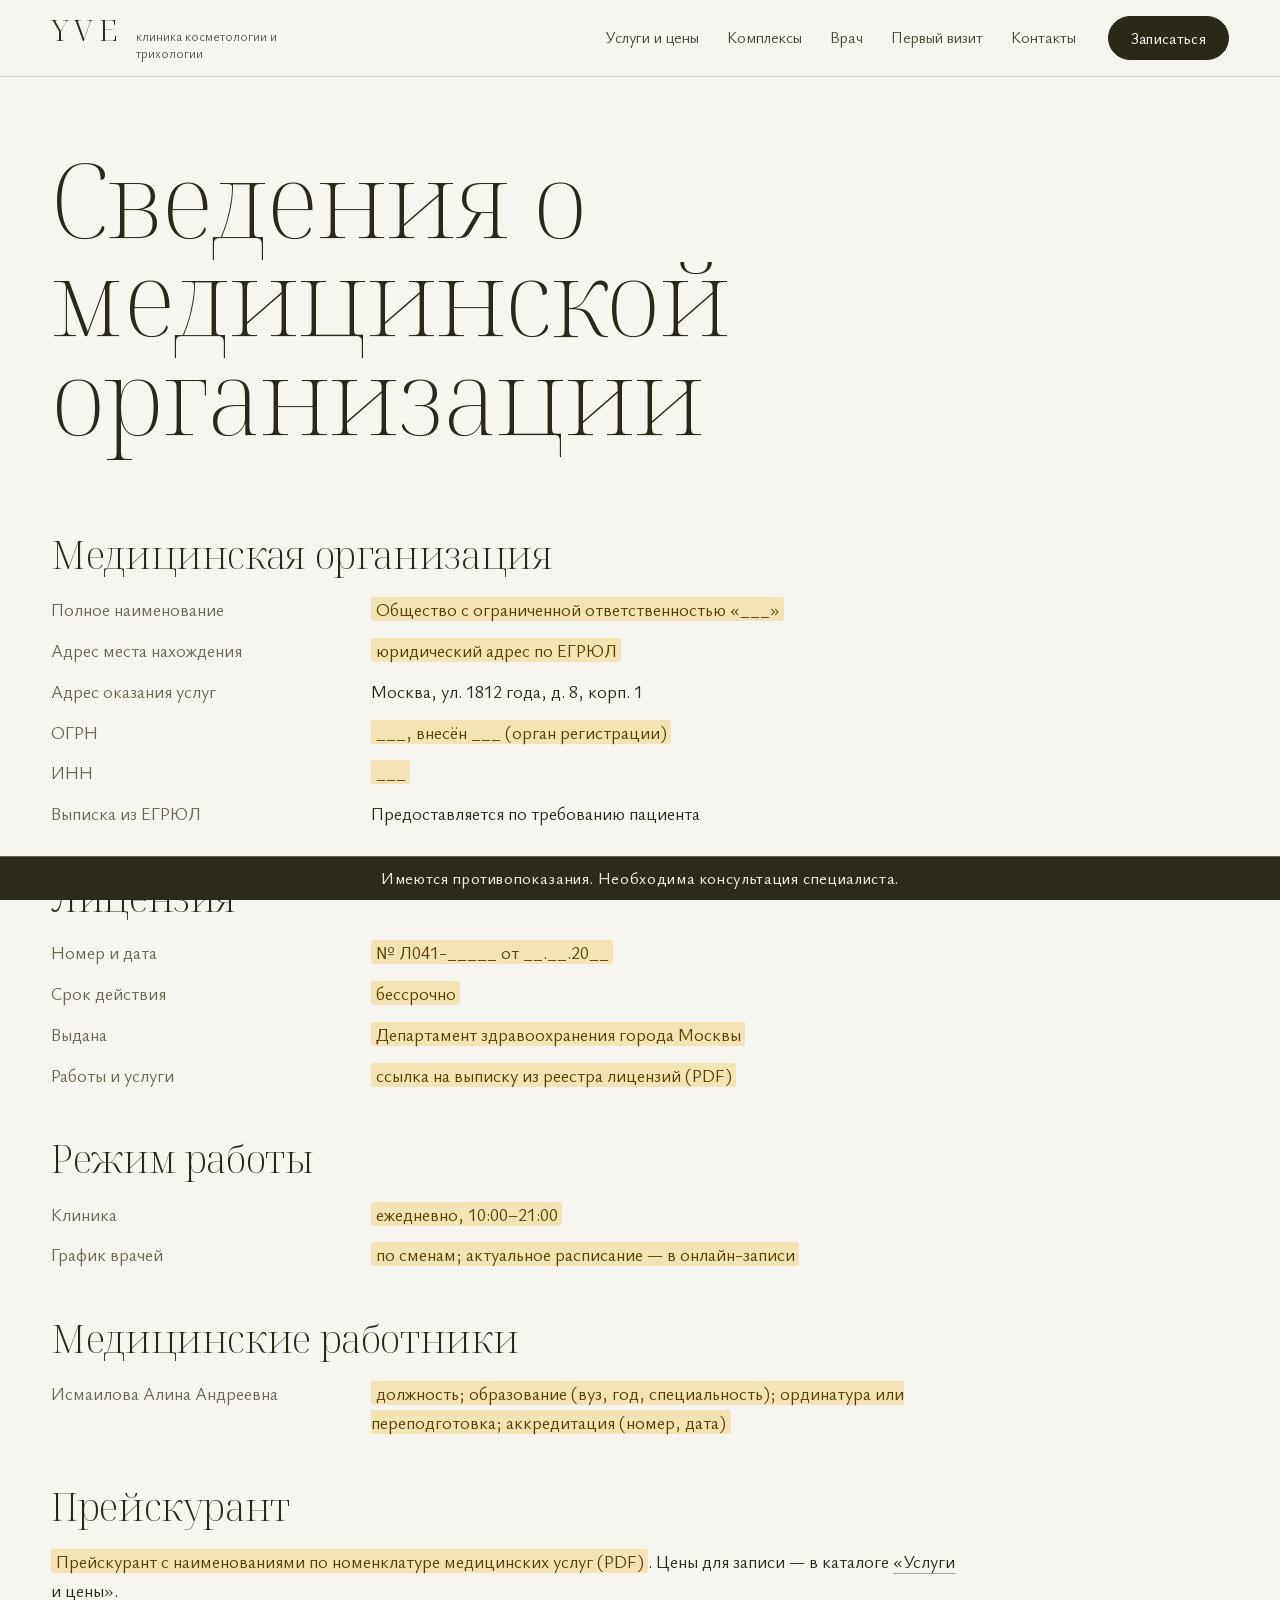
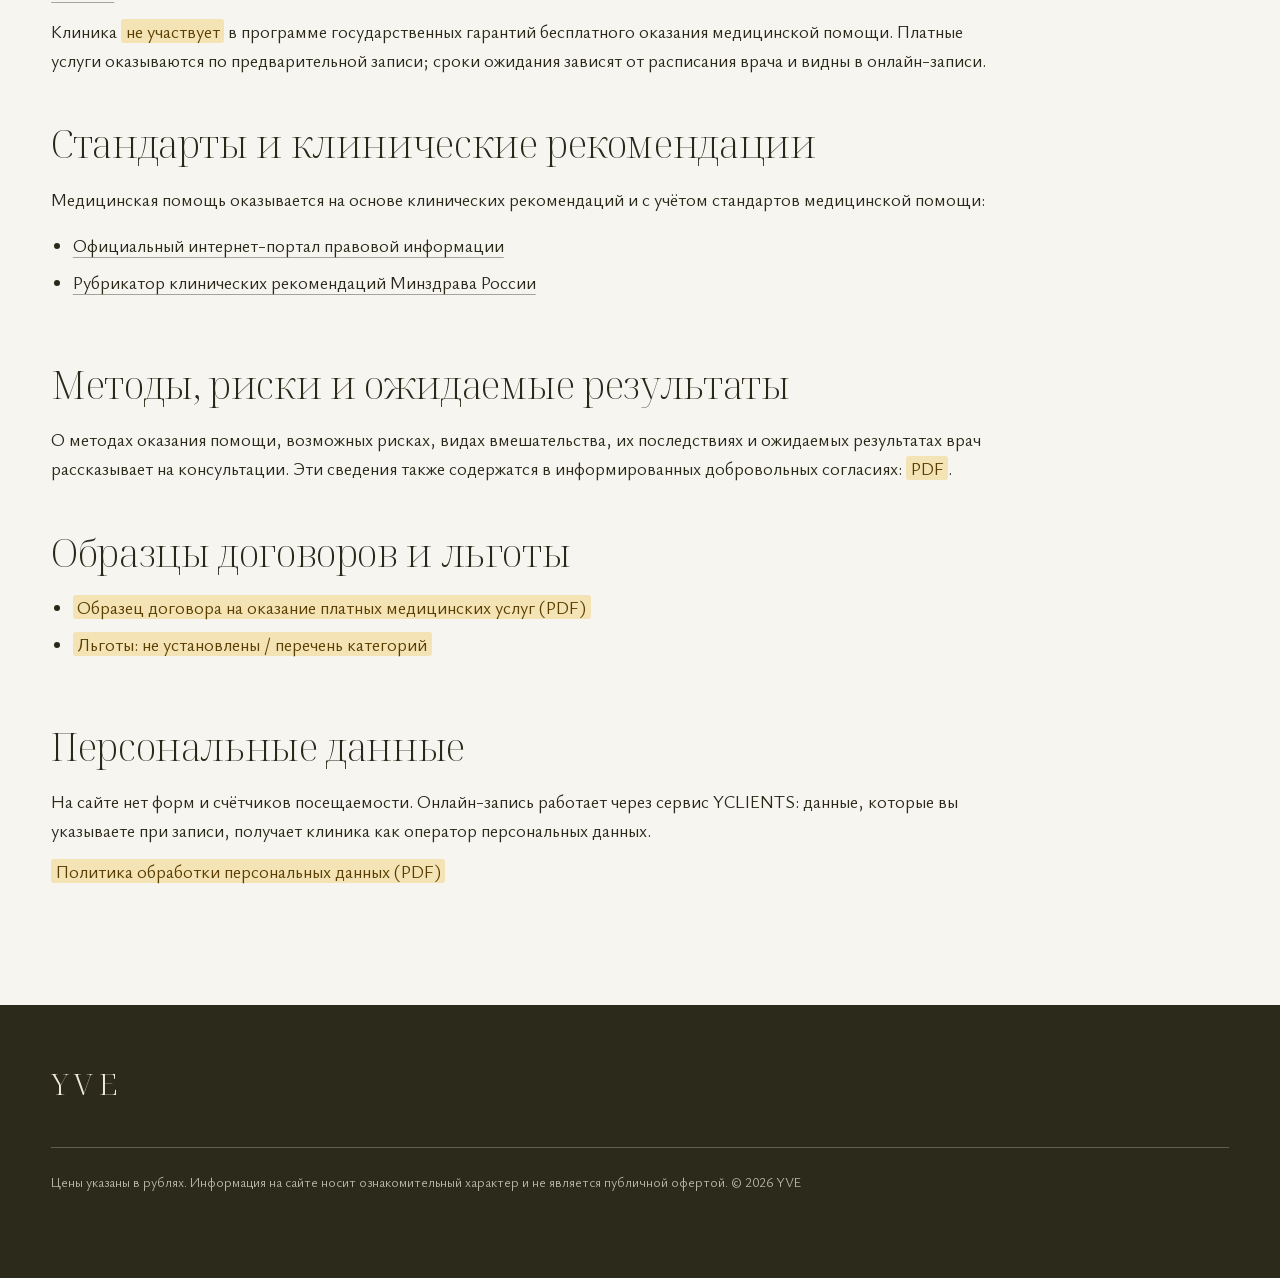
==== site/svedeniya.html @ 20457300 "Сайт клиники YVE: лендинг, каталог услуг из YCLIENTS, сведения о медорганизации" ====
<!doctype html>
<html lang="ru">
<head>
<meta charset="utf-8">
<meta name="viewport" content="width=device-width, initial-scale=1, viewport-fit=cover">
<meta name="robots" content="noindex, nofollow"><!-- черновик на GitHub Pages: убрать при запуске на домене клиники -->
<title>Сведения о медицинской организации — клиника YVE</title>
<meta name="description" content="Реквизиты, лицензия, медицинские работники, прейскурант, образцы договоров и другие сведения клиники YVE.">
<meta name="theme-color" content="#f7f5f0">
<link rel="stylesheet" href="assets/style.css">
</head>
<body>

<header class="header">
  <div class="wrap">
    <a class="logo" href="./" aria-label="YVE, на главную"><b>YVE</b><small>клиника косметологии и трихологии</small></a>
    <nav class="nav" aria-label="Разделы">
      <a href="uslugi.html">Услуги и цены</a>
      <a href="./#kompleksy">Комплексы</a>
      <a href="./#vrach">Врач</a>
      <a href="./#vizit">Первый визит</a>
      <a href="./#kontakty">Контакты</a>
    </nav>
    <details class="menu">
      <summary>Меню</summary>
      <div class="menu-panel">
        <a href="uslugi.html">Услуги и цены</a>
        <a href="./#kompleksy">Комплексы</a>
        <a href="./#vrach">Врач</a>
        <a href="./#vizit">Первый визит</a>
        <a href="./#kontakty">Контакты</a>
      </div>
    </details>
    <a class="btn" href="https://n1676841.yclients.ru/company/1501872/personal/menu?o=" data-book>Записаться</a>
  </div>
</header>

<!-- Состав раздела — п. 12–18 Правил предоставления платных медицинских услуг (ПП РФ от 11.05.2023 № 736) -->
<main class="wrap">
  <div class="page-head">
    <h1>Сведения о медицинской организации</h1>
  </div>
  <div class="doc">
    <section id="organizaciya">
      <h2>Медицинская организация</h2>
      <dl>
        <dt>Полное наименование</dt><dd><span class="todo">Общество с ограниченной ответственностью «___»</span></dd>
        <dt>Адрес места нахождения</dt><dd><span class="todo">юридический адрес по ЕГРЮЛ</span></dd>
        <dt>Адрес оказания услуг</dt><dd>Москва, ул. 1812 года, д. 8, корп. 1</dd>
        <dt>ОГРН</dt><dd><span class="todo">___, внесён ___ (орган регистрации)</span></dd>
        <dt>ИНН</dt><dd><span class="todo">___</span></dd>
        <dt>Выписка из ЕГРЮЛ</dt><dd>Предоставляется по требованию пациента</dd>
      </dl>
    </section>

    <section id="licenziya">
      <h2>Лицензия</h2>
      <dl>
        <dt>Номер и дата</dt><dd><span class="todo">№ Л041-_____ от __.__.20__</span></dd>
        <dt>Срок действия</dt><dd><span class="todo">бессрочно</span></dd>
        <dt>Выдана</dt><dd><span class="todo">Департамент здравоохранения города Москвы</span></dd>
        <dt>Работы и услуги</dt><dd><span class="todo">ссылка на выписку из реестра лицензий (PDF)</span></dd>
      </dl>
    </section>

    <section id="rezhim">
      <h2>Режим работы</h2>
      <dl>
        <dt>Клиника</dt><dd><span class="todo">ежедневно, 10:00–21:00</span></dd>
        <dt>График врачей</dt><dd><span class="todo">по сменам; актуальное расписание — в онлайн-записи</span></dd>
      </dl>
    </section>

    <section id="vrachi">
      <h2>Медицинские работники</h2>
      <dl>
        <dt>Исмаилова Алина Андреевна</dt><dd><span class="todo">должность; образование (вуз, год, специальность); ординатура или переподготовка; аккредитация (номер, дата)</span></dd>
      </dl>
    </section>

    <section id="preyskurant">
      <h2>Прейскурант</h2>
      <p><span class="todo">Прейскурант с наименованиями по номенклатуре медицинских услуг (PDF)</span>. Цены для записи — в каталоге <a class="link" href="uslugi.html">«Услуги и цены»</a>.</p>
      <p style="margin-top:12px">Клиника <span class="todo">не участвует</span> в программе государственных гарантий бесплатного оказания медицинской помощи. Платные услуги оказываются по предварительной записи; сроки ожидания зависят от расписания врача и видны в онлайн-записи.</p>
    </section>

    <section id="standarty">
      <h2>Стандарты и клинические рекомендации</h2>
      <p>Медицинская помощь оказывается на основе клинических рекомендаций и с учётом стандартов медицинской помощи:</p>
      <ul>
        <li><a class="link" href="http://pravo.gov.ru" target="_blank" rel="noopener">Официальный интернет-портал правовой информации</a></li>
        <li><a class="link" href="https://cr.minzdrav.gov.ru" target="_blank" rel="noopener">Рубрикатор клинических рекомендаций Минздрава России</a></li>
      </ul>
    </section>

    <section id="metody">
      <h2>Методы, риски и ожидаемые результаты</h2>
      <p>О методах оказания помощи, возможных рисках, видах вмешательства, их последствиях и ожидаемых результатах врач рассказывает на консультации. Эти сведения также содержатся в информированных добровольных согласиях: <span class="todo">PDF</span>.</p>
    </section>

    <section id="dogovor">
      <h2>Образцы договоров и льготы</h2>
      <ul>
        <li><span class="todo">Образец договора на оказание платных медицинских услуг (PDF)</span></li>
        <li><span class="todo">Льготы: не установлены / перечень категорий</span></li>
      </ul>
    </section>

    <section id="personalnye-dannye">
      <h2>Персональные данные</h2>
      <p>На сайте нет форм и счётчиков посещаемости. Онлайн-запись работает через сервис YCLIENTS: данные, которые вы указываете при записи, получает клиника как оператор персональных данных.</p>
      <p style="margin-top:12px"><span class="todo">Политика обработки персональных данных (PDF)</span></p>
    </section>
  </div>
</main>

<footer class="footer">
  <div class="wrap">
    <a class="logo" href="./"><b>YVE</b></a>
    <p class="footer-legal">Цены указаны в рублях. Информация на сайте носит ознакомительный характер и не является публичной офертой. © 2026 YVE</p>
  </div>
</footer>

<p class="warning" role="note">Имеются противопоказания. Необходима консультация специалиста.</p>

<script src="assets/app.js"></script>
</body>
</html>
---- site/assets/style.css ----
/* YVE — клиника косметологии и трихологии. Шрифты: Noto Serif Display (заголовки, цены) + Ysabeau Office (текст), OFL, лежат локально. */
@import url(fonts/faces.css);

:root {
  --olive-950: #2b2a1b;
  --olive-800: #47452e;
  --olive-600: #6c6948;
  --olive-300: #b6b28f;
  --paper: #f7f5f0;
  --stone: #e7e2d6;
  --ink: #2a2919;
  --muted: #6a6754;
  --wine: #6b1f2a;
  --ivory: #efeadb;
  --line: rgba(42, 41, 25, .16);
  --line-ivory: rgba(239, 234, 219, .28);
  --serif: 'Noto Serif Display', 'Times New Roman', serif;
  --sans: 'Ysabeau Office', 'Helvetica Neue', Arial, sans-serif;
  --gutter: clamp(16px, 4vw, 56px);
  --max: 1360px;
  --warn-h: 44px;
  --ease: cubic-bezier(.22, .61, .36, 1);
  color-scheme: light;
}

@view-transition { navigation: auto; }

*, *::before, *::after { box-sizing: border-box; }
html { scroll-behavior: smooth; scroll-padding-top: 96px; -webkit-text-size-adjust: 100%; }
body {
  margin: 0;
  background: var(--paper);
  color: var(--ink);
  font: 400 18px/1.6 var(--sans);
  font-feature-settings: 'kern', 'liga';
  -webkit-font-smoothing: antialiased;
}
img { display: block; max-width: 100%; }
[hidden] { display: none !important; }
.visually-hidden { position: absolute; width: 1px; height: 1px; overflow: hidden; clip-path: inset(50%); white-space: nowrap; }
html:has(dialog[open]) { overflow: hidden; }
a { color: inherit; }
h1, h2, h3 { font-family: var(--serif); font-weight: 250; margin: 0; letter-spacing: -.01em; text-wrap: balance; }
p { margin: 0; text-wrap: pretty; }
:focus-visible { outline: 2px solid var(--wine); outline-offset: 3px; }
.hero :focus-visible, .dark :focus-visible { outline-color: var(--ivory); }

.wrap { max-width: var(--max); margin-inline: auto; padding-inline: var(--gutter); }
.band { padding-block: clamp(72px, 11vw, 160px); }
.h2 { font-size: clamp(38px, 5.4vw, 76px); line-height: 1.02; }
.lead { font-size: clamp(18px, 1.6vw, 21px); color: var(--muted); max-width: 34em; }
.price { font-family: var(--serif); font-weight: 400; color: var(--wine); font-variant-numeric: lining-nums tabular-nums; white-space: nowrap; }

/* Плейсхолдеры, которые клиника должна заполнить до запуска: grep "todo" */
.todo { background: #f3e3b5; color: #5a3d00; padding: 0 .25em; border-radius: 3px; }

/* ---------- Кнопки ---------- */
.btn {
  display: inline-flex; align-items: center; justify-content: center; gap: .6em;
  min-height: 52px; padding: 0 28px; border-radius: 999px; border: 1px solid currentColor;
  font: 500 16px/1 var(--sans); letter-spacing: .02em; text-decoration: none; cursor: pointer;
  background: transparent; color: inherit;
  transition: background-color .35s var(--ease), color .35s var(--ease), border-color .35s var(--ease);
}
.btn-solid { background: var(--ink); border-color: var(--ink); color: var(--paper); }
.btn-solid:hover { background: var(--wine); border-color: var(--wine); }
.btn-ivory { background: var(--ivory); border-color: var(--ivory); color: var(--olive-950); }
.btn-ivory:hover { background: transparent; color: var(--ivory); }
.btn-ghost:hover { background: currentColor; }
.btn-ghost:hover > span { color: var(--olive-950); }
.link { text-decoration: underline; text-decoration-thickness: 1px; text-underline-offset: .25em; text-decoration-color: color-mix(in srgb, currentColor 40%, transparent); transition: text-decoration-color .3s; }
.link:hover { text-decoration-color: currentColor; }

/* ---------- Шапка ---------- */
.header {
  position: fixed; inset: 0 0 auto; z-index: 20; view-transition-name: header;
  color: var(--ink); background: color-mix(in srgb, var(--paper) 92%, transparent);
  backdrop-filter: blur(14px); -webkit-backdrop-filter: blur(14px);
  border-bottom: 1px solid var(--line);
  transition: background-color .5s var(--ease), color .5s var(--ease), border-color .5s var(--ease);
}
.header.on-hero { color: var(--ivory); background: transparent; border-color: transparent; backdrop-filter: none; -webkit-backdrop-filter: none; }
.header .wrap { display: flex; align-items: center; gap: 32px; height: 76px; }
.logo { display: flex; align-items: baseline; gap: 14px; text-decoration: none; margin-right: auto; }
.logo b { font: 300 30px/1 var(--serif); letter-spacing: .14em; }
.logo small { font-size: 13px; line-height: 1.25; opacity: .75; max-width: 11em; }
.nav { display: flex; gap: 28px; font-size: 16px; }
.nav a { text-decoration: none; opacity: .85; transition: opacity .3s; }
.nav a:hover, .nav a[aria-current] { opacity: 1; text-decoration: underline; text-underline-offset: .35em; text-decoration-thickness: 1px; }
.header .btn { min-height: 44px; padding: 0 22px; font-size: 15px; background: var(--ink); border-color: var(--ink); color: var(--paper); }
.header .btn:hover { background: var(--wine); border-color: var(--wine); }
.header.on-hero .btn { background: var(--ivory); border-color: var(--ivory); color: var(--olive-950); }
.header.on-hero .btn:hover { background: transparent; color: var(--ivory); }
.menu { display: none; position: relative; }
.menu summary { list-style: none; cursor: pointer; padding: 10px 4px; font-size: 16px; }
.menu summary::-webkit-details-marker { display: none; }
.menu-panel {
  position: absolute; right: 0; top: calc(100% + 10px); min-width: 230px; padding: 10px 0;
  background: var(--paper); color: var(--ink); border: 1px solid var(--line); border-radius: 14px;
  box-shadow: 0 24px 48px -24px rgba(43, 42, 27, .35);
}
.menu-panel a { display: block; padding: 12px 20px; text-decoration: none; }
@media (max-width: 960px) {
  .nav { display: none; }
  .menu { display: block; }
  .logo small { display: none; }
}
@media (max-width: 420px) {
  .header .wrap { gap: 14px; }
  .header .btn { padding: 0 16px; }
}

/* ---------- Первый экран ---------- */
.hero {
  position: relative; isolation: isolate; overflow: hidden;
  min-height: 100svh; color: var(--ivory); background: var(--olive-800);
  display: grid; align-items: end;
}
.hero::before { /* медленный световой блик, как в их видео-постах */
  content: ''; position: absolute; inset: -20%; z-index: -2;
  background:
    radial-gradient(38% 34% at 72% 30%, rgba(222, 216, 178, .55), transparent 70%),
    radial-gradient(30% 30% at 22% 18%, rgba(160, 156, 112, .45), transparent 70%),
    radial-gradient(45% 45% at 18% 88%, rgba(27, 26, 16, .7), transparent 70%),
    radial-gradient(30% 30% at 92% 92%, rgba(205, 199, 155, .35), transparent 70%);
  animation: haze 36s var(--ease) infinite alternate;
}
.hero::after { /* плёночное зерно */
  content: ''; position: absolute; inset: 0; z-index: -1; opacity: .22; mix-blend-mode: overlay; pointer-events: none;
  background-image: url("data:image/svg+xml,%3Csvg xmlns='http://www.w3.org/2000/svg' width='220' height='220'%3E%3Cfilter id='n'%3E%3CfeTurbulence type='fractalNoise' baseFrequency='.85' numOctaves='3' stitchTiles='stitch'/%3E%3C/filter%3E%3Crect width='100%25' height='100%25' filter='url(%23n)'/%3E%3C/svg%3E");
}
@keyframes haze {
  from { transform: translate3d(0, 0, 0) rotate(0deg) scale(1); }
  to { transform: translate3d(-6%, 4%, 0) rotate(8deg) scale(1.08); }
}
.hero-grid {
  width: 100%; display: grid; grid-template-columns: minmax(0, 1fr) minmax(300px, 440px); gap: clamp(24px, 4vw, 72px);
  align-items: end; padding-top: 120px; padding-bottom: clamp(40px, 6vw, 80px);
}
.hero-copy { container-type: inline-size; }
.hero h1 { font-size: min(14cqi, 150px); line-height: .94; letter-spacing: -.025em; font-weight: 200; }
.hero h1 span { display: block; overflow: hidden; padding-bottom: .06em; }
.hero h1 span > span { display: block; animation: rise 1.4s var(--ease) both; }
.hero h1 span:nth-child(2) > span { animation-delay: .12s; }
@keyframes rise { from { transform: translateY(105%); } }
.hero-text { margin-top: clamp(24px, 3vw, 40px); max-width: 30em; font-size: clamp(17px, 1.5vw, 20px); color: color-mix(in srgb, var(--ivory) 86%, transparent); animation: fade 1.2s .6s var(--ease) both; }
.hero-actions { display: flex; flex-wrap: wrap; gap: 14px; margin-top: 32px; animation: fade 1.2s .8s var(--ease) both; }
.hero-meta { display: flex; flex-wrap: wrap; gap: 8px 28px; margin-top: clamp(40px, 6vw, 72px); padding-top: 20px; border-top: 1px solid var(--line-ivory); font-size: 15px; color: color-mix(in srgb, var(--ivory) 75%, transparent); animation: fade 1.2s 1s var(--ease) both; }
@keyframes fade { from { opacity: 0; } }

/* Капсула «основа»: их же схема из постов, рисуется линией при загрузке */
.capsule { width: 100%; height: auto; overflow: visible; }
.capsule .ln { fill: none; stroke: var(--ivory); stroke-width: 1; vector-effect: non-scaling-stroke; stroke-dasharray: 1; stroke-dashoffset: 1; animation: draw 2.2s var(--ease) forwards; }
.capsule .c1 { animation-delay: .5s; } .capsule .c2 { animation-delay: .75s; } .capsule .c3 { animation-delay: 1s; } .capsule .c4 { animation-delay: 1.25s; }
.capsule .tick { stroke-opacity: .7; animation-duration: 1s; animation-delay: 2s; }
.capsule .word { font: italic 300 23px var(--serif); fill: var(--ivory); text-anchor: middle; dominant-baseline: middle; opacity: 0; animation: fade-in 1s var(--ease) forwards; }
.capsule .note { font: 400 13.5px var(--sans); fill: var(--ivory); fill-opacity: .78; opacity: 0; animation: fade-in 1s 2.4s var(--ease) forwards; }
.capsule .dot { fill: var(--ivory); opacity: 0; animation: fade-in .6s 2.6s forwards; }
@keyframes draw { to { stroke-dashoffset: 0; } }
@keyframes fade-in { to { opacity: 1; } }
.capsule figcaption { margin-top: 18px; font-size: 15px; color: color-mix(in srgb, var(--ivory) 72%, transparent); max-width: 26em; }

@media (max-width: 860px) {
  .hero { align-items: start; }
  .hero-grid { grid-template-columns: 1fr; padding-top: 108px; }
  .hero-figure { order: -1; width: min(230px, 60vw); justify-self: center; margin-bottom: -8px; }
  .capsule .note, .capsule .tick, .capsule .dot { display: none; }
  .hero-figure figcaption { display: none; }
}

/* ---------- Направления ---------- */
.dirs-head { display: grid; grid-template-columns: minmax(0, 1fr) minmax(0, 26em); gap: 24px 64px; align-items: end; margin-bottom: clamp(40px, 6vw, 80px); }
.dirs { list-style: none; margin: 0; padding: 0; border-top: 1px solid var(--line); }
.dir a {
  display: grid; grid-template-columns: minmax(0, 1.25fr) minmax(0, 1fr) auto; gap: 12px 48px; align-items: baseline;
  padding: clamp(22px, 2.6vw, 34px) 0; border-bottom: 1px solid var(--line); text-decoration: none;
}
.dir h3 { font-size: clamp(30px, 3.6vw, 52px); line-height: 1.05; transition: color .4s var(--ease); }
.dir p { font-size: 16px; color: var(--muted); }
.dir .price { font-size: clamp(20px, 1.8vw, 26px); }
.dir a:hover h3 { color: var(--wine); font-style: italic; }
@media (max-width: 760px) {
  .dirs-head { grid-template-columns: 1fr; }
  .dir a { grid-template-columns: 1fr auto; }
  .dir p { grid-column: 1 / -1; grid-row: 2; }
}
/* Превью-картинка за курсором (только мышь) */
.peek {
  position: fixed; left: 0; top: 0; z-index: 15; width: 260px; aspect-ratio: 4 / 5; pointer-events: none;
  border-radius: 140px 140px 8px 8px; overflow: hidden; opacity: 0; scale: .9;
  background: var(--olive-600) center / cover no-repeat;
  transition: opacity .35s var(--ease), scale .5s var(--ease), translate .7s var(--ease);
  box-shadow: 0 30px 60px -30px rgba(43, 42, 27, .55);
}
.peek.show { opacity: 1; scale: 1; }
@media (hover: none), (pointer: coarse) { .peek { display: none; } }

/* ---------- Комплексы ---------- */
.offers { background: var(--stone); }
.offer-card { background: var(--paper); border-radius: 220px 220px 12px 12px; padding: clamp(64px, 8vw, 120px) clamp(20px, 6vw, 96px) clamp(36px, 5vw, 64px); max-width: 1080px; margin-inline: auto; text-align: center; }
.offer-card .lead { margin: 18px auto 0; }
.offer-list { list-style: none; margin: clamp(36px, 5vw, 64px) 0 0; padding: 0; text-align: left; }
.offer { display: grid; grid-template-columns: minmax(0, 1fr) auto; gap: 8px 40px; align-items: center; padding: 28px 0; border-top: 1px solid var(--line); }
.offer h3 { font-style: italic; font-size: clamp(24px, 2.6vw, 34px); line-height: 1.15; }
.offer p { font-size: 16px; color: var(--muted); margin-top: 6px; }
.offer .price { font-size: clamp(30px, 3.4vw, 46px); text-align: right; }
.offer .price small { display: block; font: 400 14px var(--sans); color: var(--muted); }
.offer-foot { margin-top: 32px; font-size: 15px; color: var(--muted); }
@media (max-width: 640px) {
  .offer-card { border-radius: 160px 160px 12px 12px; }
  .offer { grid-template-columns: 1fr; }
  .offer .price { text-align: left; }
}

/* ---------- Врач ---------- */
.doctor { display: grid; grid-template-columns: minmax(0, 5fr) minmax(0, 6fr); gap: clamp(32px, 6vw, 96px); align-items: center; }
.portrait { aspect-ratio: 4 / 5; border-radius: 400px 400px 10px 10px; overflow: hidden; background: linear-gradient(160deg, var(--olive-300), var(--olive-600)); }
.portrait img { width: 100%; height: 100%; object-fit: cover; }
.doctor .role { margin-top: 14px; font-size: 19px; color: var(--muted); }
.facts { margin: 36px 0 0; display: grid; grid-template-columns: max-content 1fr; gap: 14px 28px; font-size: 17px; }
.facts dt { color: var(--muted); }
.facts dd { margin: 0; }
.doctor .btn { margin-top: 40px; }
@media (max-width: 760px) { .doctor { grid-template-columns: 1fr; } .portrait { max-width: 420px; } .facts { grid-template-columns: 1fr; gap: 2px; } .facts dd { margin-bottom: 12px; } }

/* ---------- Первый визит ---------- */
.dark { background: var(--olive-950); color: var(--ivory); }
.dark .lead { color: color-mix(in srgb, var(--ivory) 70%, transparent); }
.steps { list-style: none; margin: clamp(48px, 6vw, 88px) 0 0; padding: 0; display: grid; grid-template-columns: repeat(4, minmax(0, 1fr)); counter-reset: step; }
.step { counter-increment: step; padding: 0 28px 0 0; border-top: 1px solid var(--line-ivory); padding-top: 28px; }
.step::before { content: counter(step); display: block; font: 200 72px/1 var(--serif); color: var(--olive-300); margin-bottom: 28px; }
.step h3 { font-size: 30px; }
.step p { margin-top: 12px; font-size: 16.5px; color: color-mix(in srgb, var(--ivory) 74%, transparent); }
.dark .btn { margin-top: 56px; }
@media (max-width: 900px) { .steps { grid-template-columns: 1fr 1fr; row-gap: 48px; } }
@media (max-width: 560px) { .steps { grid-template-columns: 1fr; } .step::before { font-size: 56px; margin-bottom: 16px; } }

/* ---------- Контакты ---------- */
.contacts { display: grid; grid-template-columns: minmax(0, 1fr) minmax(0, 1fr); gap: 48px clamp(32px, 6vw, 96px); }
.contacts dl { margin: 0; display: grid; gap: 22px; }
.contacts dt { font-size: 15px; color: var(--muted); }
.contacts dd { margin: 4px 0 0; font: 300 clamp(22px, 2.2vw, 30px)/1.3 var(--serif); }
.contacts-actions { display: flex; flex-wrap: wrap; gap: 12px; margin-top: 40px; }
.award { display: flex; gap: 20px; align-items: center; margin-top: 48px; padding-top: 28px; border-top: 1px solid var(--line); font-size: 16px; color: var(--muted); }
.award b { font: 300 20px/1.2 var(--serif); color: var(--ink); display: block; }
.award svg { flex: none; }
@media (max-width: 760px) { .contacts { grid-template-columns: 1fr; } }

/* ---------- Подвал ---------- */
.footer { background: var(--olive-950); color: color-mix(in srgb, var(--ivory) 72%, transparent); font-size: 15px; padding-block: 64px calc(40px + var(--warn-h)); }
.footer .logo b { color: var(--ivory); }
.footer-grid { display: grid; grid-template-columns: 1.2fr 1fr 1fr; gap: 40px; margin-top: 40px; }
.footer a { color: var(--ivory); }
.footer ul { list-style: none; margin: 0; padding: 0; display: grid; gap: 10px; }
.footer p + p { margin-top: 10px; }
.footer-legal { margin-top: 48px; padding-top: 24px; border-top: 1px solid var(--line-ivory); font-size: 13.5px; }
@media (max-width: 860px) { .footer-grid { grid-template-columns: 1fr; } }

/* Предупреждение ч. 7 ст. 24 ФЗ «О рекламе»: всегда на экране, ≥5 % площади */
.warning {
  position: fixed; inset: auto 0 0; z-index: 30; min-height: var(--warn-h);
  display: flex; align-items: center; justify-content: center; padding: 8px 16px; text-align: center;
  background: var(--olive-950); color: var(--ivory); border-top: 1px solid var(--line-ivory);
  font: 500 clamp(13px, 1.25vw, 17px)/1.2 var(--sans); letter-spacing: .04em;
}

/* ---------- Онлайн-запись (YCLIENTS в диалоге) ---------- */
.book {
  width: min(560px, 100vw); height: min(860px, 100dvh); max-width: 100vw; max-height: 100dvh;
  margin: auto 0 auto auto; padding: 0; border: 0; border-radius: 22px 0 0 22px;
  background: var(--paper); color: var(--ink); overflow: hidden;
  transition: translate .55s var(--ease), opacity .35s, overlay .55s allow-discrete, display .55s allow-discrete;
  translate: 0 0; opacity: 1;
}
.book:not([open]) { translate: 100% 0; opacity: 0; }
@starting-style { .book[open] { translate: 100% 0; opacity: 0; } }
.book::backdrop { background: rgba(43, 42, 27, 0); backdrop-filter: blur(0); transition: background-color .55s, backdrop-filter .55s, overlay .55s allow-discrete, display .55s allow-discrete; }
.book[open]::backdrop { background: rgba(43, 42, 27, .45); backdrop-filter: blur(6px); }
@starting-style { .book[open]::backdrop { background: rgba(43, 42, 27, 0); backdrop-filter: blur(0); } }
.book-bar { display: flex; align-items: center; justify-content: space-between; height: 64px; padding: 0 12px 0 24px; border-bottom: 1px solid var(--line); }
.book-bar b { font: 300 22px var(--serif); }
.book-close { width: 44px; height: 44px; border: 0; background: none; cursor: pointer; font-size: 26px; line-height: 1; color: inherit; border-radius: 50%; }
.book-close:hover { background: var(--stone); }
.book iframe { display: block; width: 100%; height: calc(100% - 64px); border: 0; }
@media (max-width: 600px) { .book { border-radius: 0; height: 100dvh; } }

/* ---------- Каталог ---------- */
.page-head { padding-top: 150px; padding-bottom: 40px; }
.page-head h1 { font-size: clamp(48px, 8vw, 120px); line-height: .96; font-weight: 200; }
.page-head .lead { margin-top: 24px; }
.search { position: relative; margin-top: 40px; max-width: 560px; }
.search input {
  width: 100%; height: 60px; padding: 0 24px; border: 1px solid var(--line); border-radius: 999px; background: #fff;
  font: 400 18px var(--sans); color: var(--ink); transition: border-color .3s;
}
.search input:focus { outline: none; border-color: var(--ink); }
.search input::-webkit-search-cancel-button { filter: grayscale(1) brightness(.6); cursor: pointer; }
.catalog { display: grid; grid-template-columns: 260px minmax(0, 1fr); gap: clamp(32px, 5vw, 80px); align-items: start; padding-bottom: 120px; }
.cat-nav { position: sticky; top: 100px; max-height: calc(100vh - 160px); overflow: auto; font-size: 15.5px; }
.cat-nav ul { list-style: none; margin: 0; padding: 0; }
.cat-nav a { display: flex; justify-content: space-between; gap: 12px; padding: 7px 0 7px 14px; text-decoration: none; color: var(--muted); border-left: 1px solid var(--line); transition: color .3s, border-color .3s; }
.cat-nav a:hover { color: var(--ink); }
.cat-nav a.active { color: var(--ink); border-left-color: var(--wine); }
.cat-nav a span { font-variant-numeric: tabular-nums; opacity: .7; }
.cat { padding-top: 40px; }
.cat:first-child { padding-top: 0; }
.cat-title { display: flex; flex-wrap: wrap; align-items: baseline; justify-content: space-between; gap: 4px 16px; padding-bottom: 18px; border-bottom: 1px solid var(--ink); }
.cat-title h2 { font-size: clamp(30px, 3.4vw, 46px); line-height: 1.05; }
.cat-title span { font-size: 15px; color: var(--muted); white-space: nowrap; }
.svc-list { list-style: none; margin: 0; padding: 0; }
.svc { display: grid; grid-template-columns: minmax(0, 1fr) 90px 130px 120px; gap: 6px 24px; align-items: baseline; padding: 22px 0; border-bottom: 1px solid var(--line); }
.svc h3 { font: italic 300 clamp(21px, 1.9vw, 25px)/1.25 var(--serif); }
.svc p { font-size: 15.5px; color: var(--muted); margin-top: 4px; max-width: 46em; }
.svc .dur { font-size: 15px; color: var(--muted); white-space: nowrap; }
.svc .price { font-size: 22px; text-align: right; }
.svc .book-btn { justify-self: end; font: 500 15px var(--sans); background: none; border: 0; padding: 6px 0; cursor: pointer; color: var(--ink); }
.svc:hover .book-btn { color: var(--wine); }
.empty { padding: 48px 0; font-size: 18px; }
.empty button { margin-top: 20px; }
.catalog-note { margin-top: 56px; font-size: 15px; color: var(--muted); max-width: 46em; }
@media (max-width: 960px) {
  .catalog { grid-template-columns: minmax(0, 1fr); }
  .cat-nav { position: sticky; top: 76px; z-index: 5; max-height: none; margin-inline: calc(var(--gutter) * -1); padding: 10px var(--gutter); background: color-mix(in srgb, var(--paper) 94%, transparent); backdrop-filter: blur(12px); -webkit-backdrop-filter: blur(12px); border-bottom: 1px solid var(--line); overflow-x: auto; scrollbar-width: none; }
  .cat-nav ul { display: flex; gap: 8px; width: max-content; }
  .cat-nav a { border: 1px solid var(--line); border-radius: 999px; padding: 8px 14px; white-space: nowrap; }
  .cat-nav a.active { border-color: var(--ink); background: var(--ink); color: var(--paper); }
  .cat-nav a span { display: none; }
  html { scroll-padding-top: 150px; }
}
@media (max-width: 640px) {
  .svc { grid-template-columns: auto 1fr auto; }
  .svc > div:first-child { grid-column: 1 / -1; }
  .svc .price { text-align: left; grid-column: 1; grid-row: 2; }
  .svc .dur { grid-column: 2; grid-row: 2; }
}

/* ---------- Сведения ---------- */
.doc { max-width: 52em; padding-bottom: 120px; }
.doc section { padding-top: 48px; }
.doc h2 { font-size: clamp(28px, 3vw, 40px); line-height: 1.1; margin-bottom: 20px; }
.doc dl { display: grid; grid-template-columns: minmax(0, 16em) 1fr; gap: 12px 32px; margin: 0; }
.doc dt { color: var(--muted); }
.doc dd { margin: 0; }
.doc ul { padding-left: 1.2em; }
.doc li + li { margin-top: 8px; }
@media (max-width: 640px) { .doc dl { grid-template-columns: 1fr; gap: 2px; } .doc dd { margin-bottom: 12px; } }

@media (prefers-reduced-motion: reduce) {
  *, *::before, *::after { animation-duration: .01ms !important; animation-delay: 0s !important; transition-duration: .01ms !important; }
  html { scroll-behavior: auto; }
  @view-transition { navigation: none; }
}
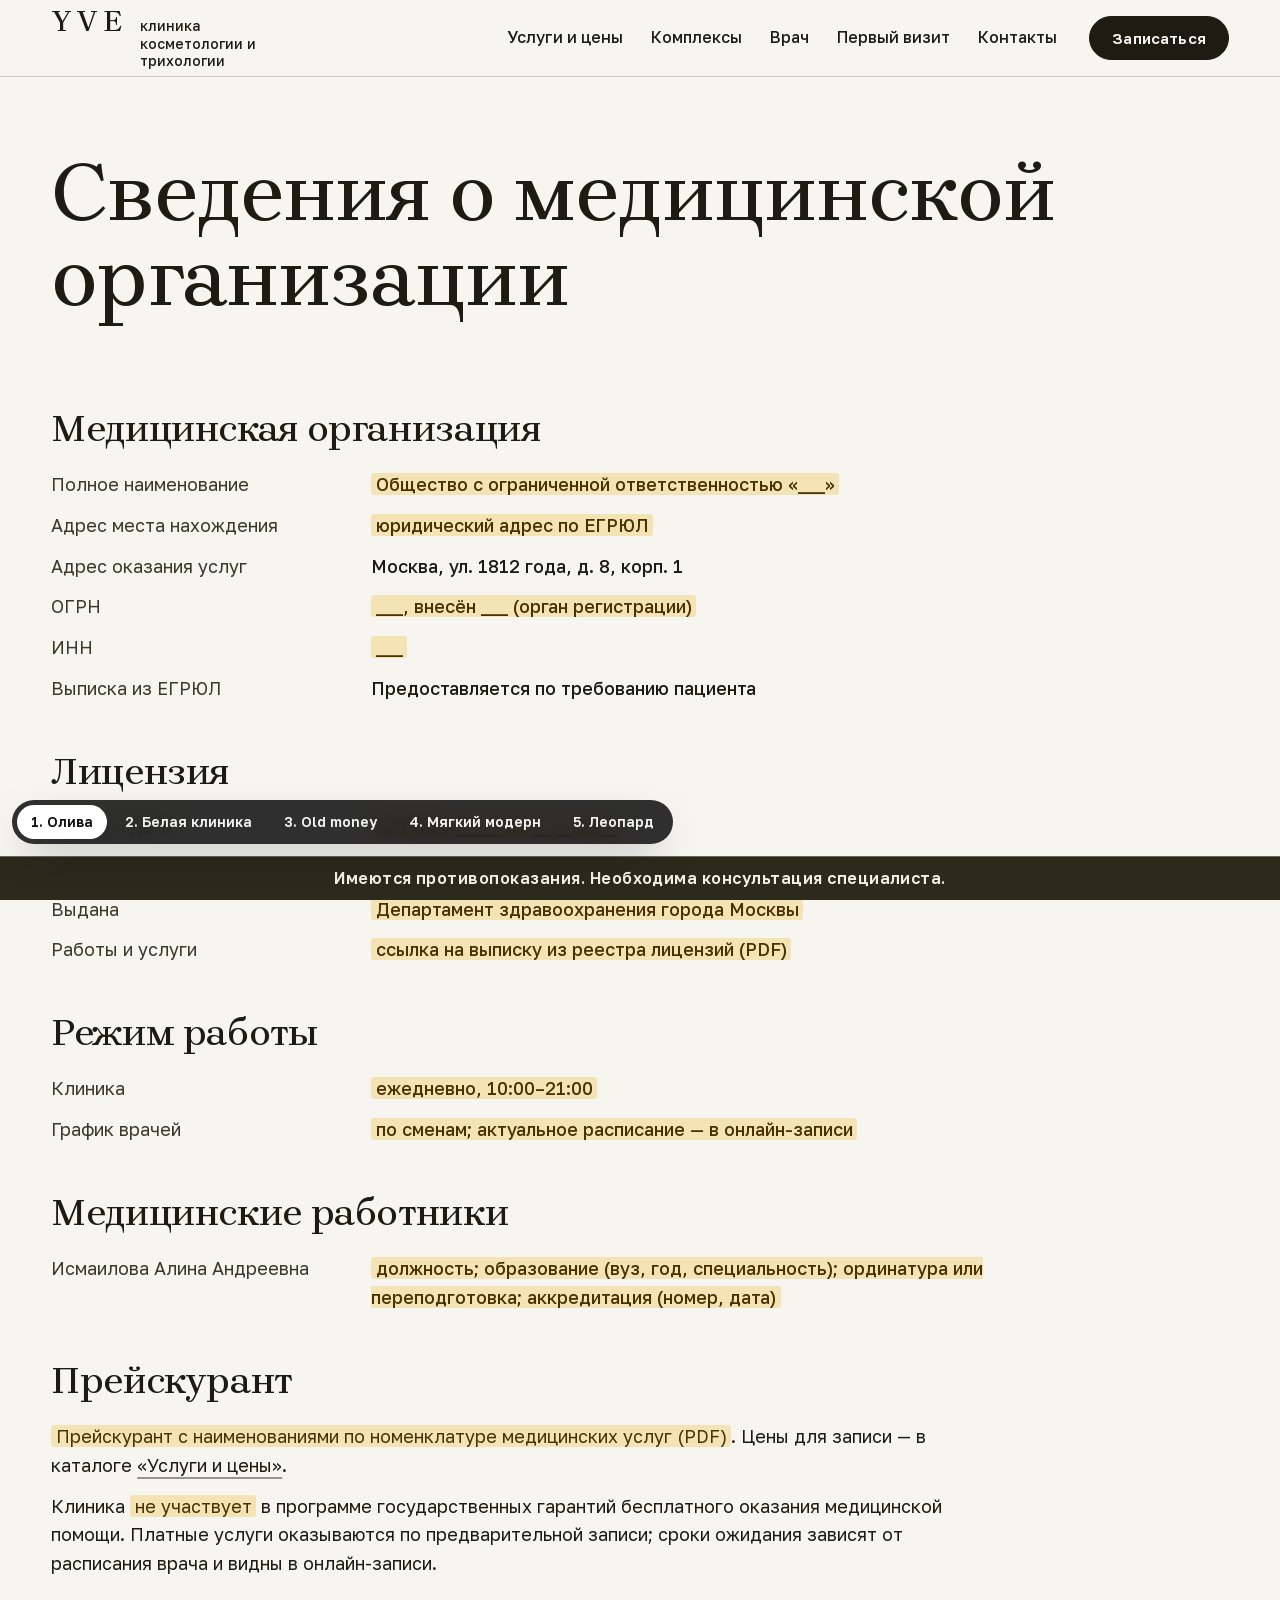
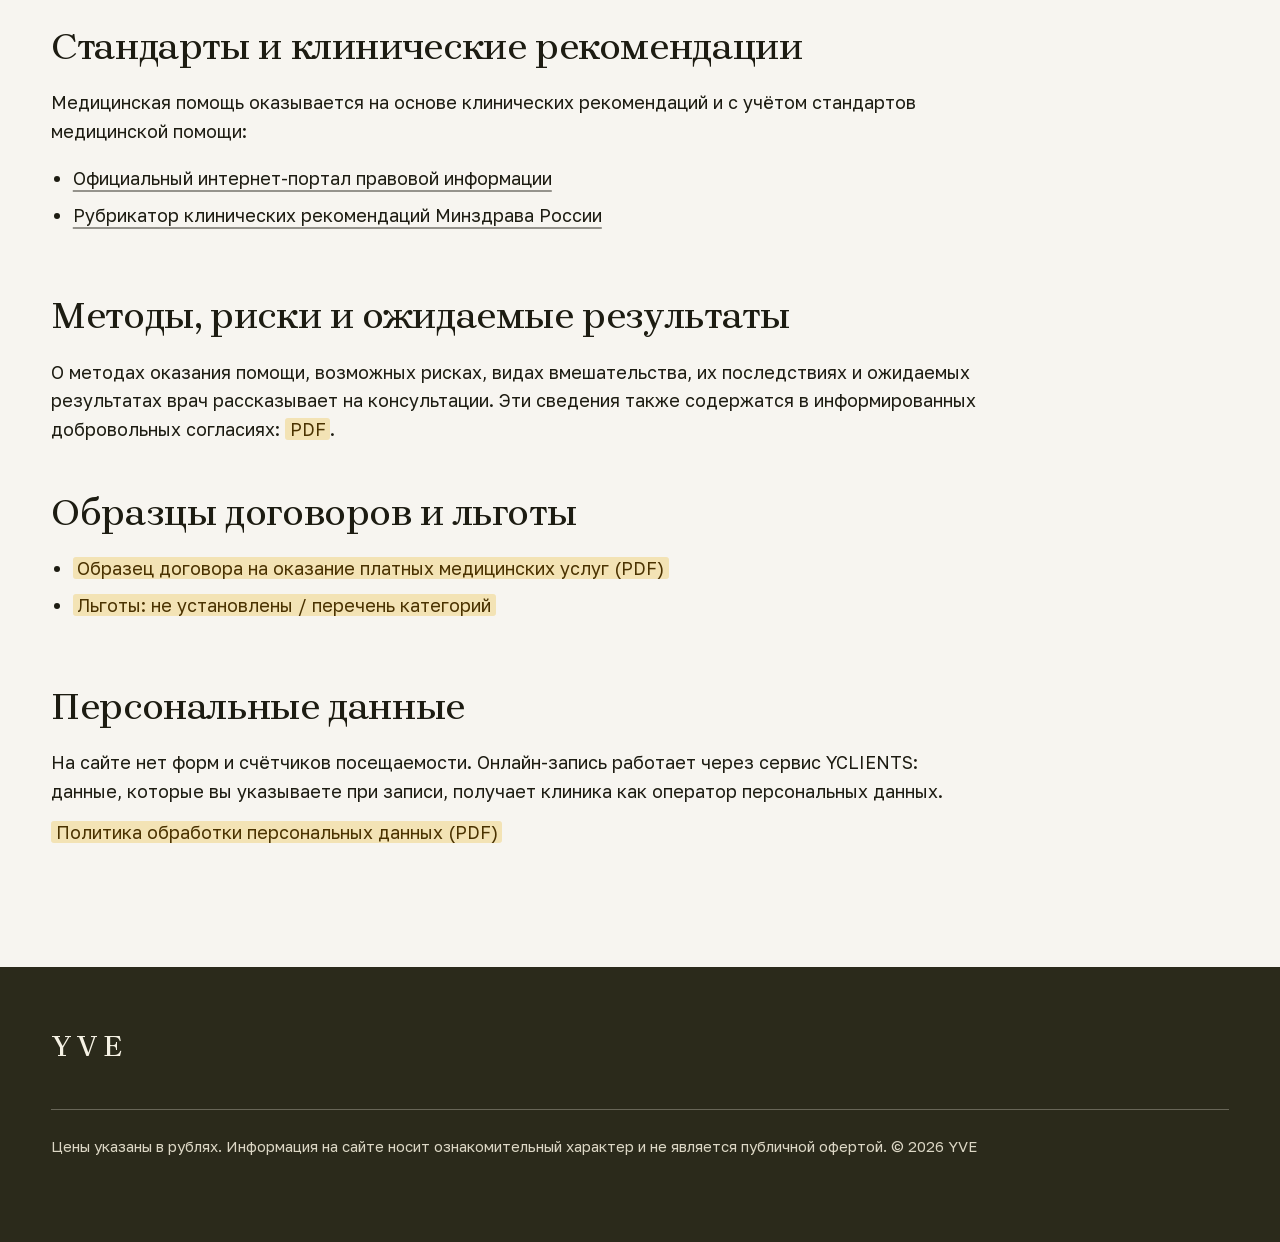
==== commit 3c0c4668: "Пять версий дизайна с переключателем, плотные шрифты, заставка и анимации при прокрутке" ====
--- a/site/svedeniya.html
+++ b/site/svedeniya.html
@@ -1,12 +1,12 @@
 <!doctype html>
-<html lang="ru">
+<html lang="ru" data-theme="v1">
 <head>
 <meta charset="utf-8">
 <meta name="viewport" content="width=device-width, initial-scale=1, viewport-fit=cover">
 <meta name="robots" content="noindex, nofollow"><!-- черновик на GitHub Pages: убрать при запуске на домене клиники -->
 <title>Сведения о медицинской организации — клиника YVE</title>
 <meta name="description" content="Реквизиты, лицензия, медицинские работники, прейскурант, образцы договоров и другие сведения клиники YVE.">
-<meta name="theme-color" content="#f7f5f0">
+<script src="assets/theme.js"></script>
 <link rel="stylesheet" href="assets/style.css">
 </head>
 <body>
--- a/site/assets/style.css
+++ b/site/assets/style.css
@@ -1,26 +1,90 @@
-/* YVE — клиника косметологии и трихологии. Шрифты: Noto Serif Display (заголовки, цены) + Ysabeau Office (текст), OFL, лежат локально. */
+/* YVE — клиника косметологии и трихологии.
+   Одна разметка, пять версий дизайна: html[data-theme="v1"…"v5"]. Переключатель — assets/app.js.
+   Шрифты (OFL) лежат локально; выбраны по разбору сайтов топовых клиник Москвы и Петербурга (без повторов их шрифтов), грузится только то, что использует активная тема. */
 @import url(fonts/faces.css);
 
+/* ---------- Версия 1 «Олива» (по умолчанию) ---------- */
 :root {
-  --olive-950: #2b2a1b;
-  --olive-800: #47452e;
-  --olive-600: #6c6948;
-  --olive-300: #b6b28f;
-  --paper: #f7f5f0;
-  --stone: #e7e2d6;
-  --ink: #2a2919;
-  --muted: #6a6754;
-  --wine: #6b1f2a;
-  --ivory: #efeadb;
-  --line: rgba(42, 41, 25, .16);
-  --line-ivory: rgba(239, 234, 219, .28);
-  --serif: 'Noto Serif Display', 'Times New Roman', serif;
-  --sans: 'Ysabeau Office', 'Helvetica Neue', Arial, sans-serif;
-  --gutter: clamp(16px, 4vw, 56px);
-  --max: 1360px;
-  --warn-h: 44px;
-  --ease: cubic-bezier(.22, .61, .36, 1);
+  --bg: #f7f5f0; --surface: #e9e4d8; --card: #fdfcf8;
+  --ink: #1d1c12; --muted: #3b392a; --line: rgba(29, 28, 18, .2); --accent: #6b1f2a;
+  --btn-bg: #1d1c12; --btn-fg: #f7f5f0; --btn-hover: #6b1f2a;
+  --hero-bg: #47452e; --hero-ink: #f5f1e4; --hero-muted: #e3dfcd; --hero-line: rgba(245, 241, 228, .35);
+  --hero-btn-bg: #f5f1e4; --hero-btn-fg: #24231a;
+  --deep-bg: #2b2a1b; --deep-ink: #f5f1e4; --deep-muted: #dcd7c5; --deep-line: rgba(245, 241, 228, .3); --deep-accent: #c5c09a;
+  --intro-bg: #47452e; --intro-ink: #f5f1e4;
+  --display: 'Brygada 1918', Georgia, serif; --dw: 500; --dt: -.01em;
+  --body: 'Golos Text', 'Helvetica Neue', Arial, sans-serif; --bw: 400; --bsize: 18px;
+  --svc-font: 'Brygada 1918', Georgia, serif; --svc-style: italic; --svc-w: 500;
+  --r: 6px; --r-lg: 6px; --btn-r: 999px;
+  --h1: min(11.5cqi, 92px); --h2: clamp(34px, 4.2vw, 58px); --h3: clamp(26px, 2.8vw, 40px);
+  --gutter: clamp(16px, 4vw, 56px); --max: 1360px; --warn-h: 44px;
+  --ease: cubic-bezier(.22, .61, .36, 1); --ease-out: cubic-bezier(.16, 1, .3, 1);
   color-scheme: light;
+}
+
+/* ---------- Версия 2 «Белая клиника» ---------- */
+[data-theme="v2"] {
+  --bg: #ffffff; --surface: #f1f4f2; --card: #ffffff;
+  --ink: #0e1311; --muted: #333b37; --line: #d9dfdb; --accent: #1d4a37;
+  --btn-bg: #1d4a37; --btn-fg: #ffffff; --btn-hover: #0e1311;
+  --hero-bg: #ffffff; --hero-ink: #0e1311; --hero-muted: #333b37; --hero-line: #d9dfdb;
+  --hero-btn-bg: #1d4a37; --hero-btn-fg: #ffffff;
+  --deep-bg: #1d4a37; --deep-ink: #ffffff; --deep-muted: #d6e4dc; --deep-line: rgba(255, 255, 255, .28); --deep-accent: #a9cdb8;
+  --intro-bg: #ffffff; --intro-ink: #1d4a37;
+  --display: 'Onest', 'Helvetica Neue', Arial, sans-serif; --dw: 600; --dt: -.035em;
+  --body: 'Onest', 'Helvetica Neue', Arial, sans-serif; --bw: 400; --bsize: 17.5px;
+  --svc-font: 'Onest', sans-serif; --svc-style: normal; --svc-w: 500;
+  --r: 2px; --r-lg: 4px; --btn-r: 4px;
+  --h1: min(11cqi, 88px);
+}
+
+/* ---------- Версия 3 «Old money» ---------- */
+[data-theme="v3"] {
+  --bg: #fbf8f1; --surface: #f0e9db; --card: #fffdf8;
+  --ink: #14213d; --muted: #2f3a55; --line: rgba(20, 33, 61, .22); --accent: #7a1f2b;
+  --btn-bg: #14213d; --btn-fg: #fbf8f1; --btn-hover: #7a1f2b;
+  --hero-bg: #14213d; --hero-ink: #f7f1e3; --hero-muted: #ddd6c4; --hero-line: rgba(247, 241, 227, .35);
+  --hero-btn-bg: #f7f1e3; --hero-btn-fg: #14213d;
+  --deep-bg: #5b1520; --deep-ink: #f7f1e3; --deep-muted: #ecdccf; --deep-line: rgba(247, 241, 227, .32); --deep-accent: #d9b98a;
+  --intro-bg: #14213d; --intro-ink: #f7f1e3;
+  --display: 'Alegreya SC', Georgia, serif; --dw: 500; --dt: .01em;
+  --body: 'Source Serif 4', Georgia, serif; --bw: 400; --bsize: 18px;
+  --svc-font: 'Source Serif 4', Georgia, serif; --svc-style: italic; --svc-w: 500;
+  --r: 0; --r-lg: 0; --btn-r: 0;
+  --h1: min(10.5cqi, 84px);
+}
+
+/* ---------- Версия 4 «Мягкий модерн» ---------- */
+[data-theme="v4"] {
+  --bg: #f3f4ef; --surface: #f6e2db; --card: #ffffff;
+  --ink: #1d2a22; --muted: #364239; --line: rgba(29, 42, 34, .16); --accent: #8e3a4c;
+  --btn-bg: #1d2a22; --btn-fg: #ffffff; --btn-hover: #8e3a4c;
+  --hero-bg: #cfdccb; --hero-ink: #1d2a22; --hero-muted: #2e3b32; --hero-line: rgba(29, 42, 34, .22);
+  --hero-btn-bg: #1d2a22; --hero-btn-fg: #ffffff;
+  --deep-bg: #2e4a3b; --deep-ink: #f4f7f1; --deep-muted: #d9e5da; --deep-line: rgba(244, 247, 241, .25); --deep-accent: #f2c4b8;
+  --intro-bg: #cfdccb; --intro-ink: #1d2a22;
+  --display: 'Unbounded', 'Helvetica Neue', Arial, sans-serif; --dw: 500; --dt: -.03em;
+  --body: 'Nunito', 'Helvetica Neue', Arial, sans-serif; --bw: 500; --bsize: 18px;
+  --svc-font: 'Nunito', sans-serif; --svc-style: normal; --svc-w: 700;
+  --r: 18px; --r-lg: 32px; --btn-r: 999px;
+  --h1: min(9cqi, 72px); --h2: clamp(30px, 3.6vw, 50px); --h3: clamp(22px, 2.2vw, 30px);
+}
+
+/* ---------- Версия 5 «Леопард» ---------- */
+[data-theme="v5"] {
+  --bg: #f4ece0; --surface: #eadcc6; --card: #fbf6ee;
+  --ink: #15110e; --muted: #382f28; --line: rgba(21, 17, 14, .22); --accent: #a8132c;
+  --btn-bg: #15110e; --btn-fg: #f4ece0; --btn-hover: #a8132c;
+  --hero-bg: #15110e; --hero-ink: #f4ece0; --hero-muted: #e2d6c4; --hero-line: rgba(244, 236, 224, .3);
+  --hero-btn-bg: #f4ece0; --hero-btn-fg: #15110e;
+  --deep-bg: #15110e; --deep-ink: #f4ece0; --deep-muted: #e2d6c4; --deep-line: rgba(244, 236, 224, .28); --deep-accent: #d7ad78;
+  --intro-bg: #15110e; --intro-ink: #f4ece0;
+  --display: 'Yeseva One', Georgia, serif; --dw: 400; --dt: 0;
+  --body: 'Jost', 'Helvetica Neue', Arial, sans-serif; --bw: 450; --bsize: 18px;
+  --svc-font: 'Yeseva One', Georgia, serif; --svc-style: normal; --svc-w: 400;
+  --r: 0; --r-lg: 0; --btn-r: 0;
+  --h1: min(12cqi, 96px);
+  --leo: url(leopard.svg);
 }
 
 @view-transition { navigation: auto; }
@@ -28,302 +92,406 @@
 *, *::before, *::after { box-sizing: border-box; }
 html { scroll-behavior: smooth; scroll-padding-top: 96px; -webkit-text-size-adjust: 100%; }
 body {
-  margin: 0;
-  background: var(--paper);
-  color: var(--ink);
-  font: 400 18px/1.6 var(--sans);
-  font-feature-settings: 'kern', 'liga';
+  margin: 0; background: var(--bg); color: var(--ink);
+  font: var(--bw) var(--bsize)/1.6 var(--body);
   -webkit-font-smoothing: antialiased;
+  transition: background-color .4s var(--ease), color .4s var(--ease);
 }
 img { display: block; max-width: 100%; }
 [hidden] { display: none !important; }
+html:has(dialog[open]) { overflow: hidden; }
 .visually-hidden { position: absolute; width: 1px; height: 1px; overflow: hidden; clip-path: inset(50%); white-space: nowrap; }
-html:has(dialog[open]) { overflow: hidden; }
+::selection { background: var(--accent); color: #fff; }
+input { caret-color: var(--accent); }
 a { color: inherit; }
-h1, h2, h3 { font-family: var(--serif); font-weight: 250; margin: 0; letter-spacing: -.01em; text-wrap: balance; }
+h1, h2, h3 { font-family: var(--display); font-weight: var(--dw); letter-spacing: var(--dt); margin: 0; text-wrap: balance; hyphens: auto; overflow-wrap: break-word; }
 p { margin: 0; text-wrap: pretty; }
-:focus-visible { outline: 2px solid var(--wine); outline-offset: 3px; }
-.hero :focus-visible, .dark :focus-visible { outline-color: var(--ivory); }
+:focus-visible { outline: 2px solid var(--accent); outline-offset: 3px; }
+.hero :focus-visible, .dark :focus-visible, .footer :focus-visible { outline-color: currentColor; }
 
 .wrap { max-width: var(--max); margin-inline: auto; padding-inline: var(--gutter); }
-.band { padding-block: clamp(72px, 11vw, 160px); }
-.h2 { font-size: clamp(38px, 5.4vw, 76px); line-height: 1.02; }
-.lead { font-size: clamp(18px, 1.6vw, 21px); color: var(--muted); max-width: 34em; }
-.price { font-family: var(--serif); font-weight: 400; color: var(--wine); font-variant-numeric: lining-nums tabular-nums; white-space: nowrap; }
-
-/* Плейсхолдеры, которые клиника должна заполнить до запуска: grep "todo" */
-.todo { background: #f3e3b5; color: #5a3d00; padding: 0 .25em; border-radius: 3px; }
+.band { padding-block: clamp(80px, 10vw, 150px); }
+.h2 { font-size: var(--h2); line-height: 1.06; }
+.lead { font-size: clamp(18px, 1.5vw, 20px); color: var(--muted); max-width: 34em; }
+.price { font-family: var(--display); font-weight: var(--dw); color: var(--accent); font-variant-numeric: lining-nums tabular-nums; white-space: nowrap; }
+.todo { background: #f3e3b5; color: #4a3200; padding: 0 .25em; border-radius: 3px; }
 
 /* ---------- Кнопки ---------- */
 .btn {
-  display: inline-flex; align-items: center; justify-content: center; gap: .6em;
-  min-height: 52px; padding: 0 28px; border-radius: 999px; border: 1px solid currentColor;
-  font: 500 16px/1 var(--sans); letter-spacing: .02em; text-decoration: none; cursor: pointer;
+  position: relative; isolation: isolate; overflow: hidden;
+  display: inline-flex; align-items: center; justify-content: center;
+  min-height: 52px; padding: 0 28px; border-radius: var(--btn-r); border: 1.5px solid currentColor;
+  font: 600 16px/1 var(--body); letter-spacing: .01em; text-decoration: none; cursor: pointer;
   background: transparent; color: inherit;
-  transition: background-color .35s var(--ease), color .35s var(--ease), border-color .35s var(--ease);
-}
-.btn-solid { background: var(--ink); border-color: var(--ink); color: var(--paper); }
-.btn-solid:hover { background: var(--wine); border-color: var(--wine); }
-.btn-ivory { background: var(--ivory); border-color: var(--ivory); color: var(--olive-950); }
-.btn-ivory:hover { background: transparent; color: var(--ivory); }
-.btn-ghost:hover { background: currentColor; }
-.btn-ghost:hover > span { color: var(--olive-950); }
-.link { text-decoration: underline; text-decoration-thickness: 1px; text-underline-offset: .25em; text-decoration-color: color-mix(in srgb, currentColor 40%, transparent); transition: text-decoration-color .3s; }
+  transition: color .45s var(--ease-out), border-color .45s var(--ease-out), background-color .45s var(--ease-out);
+}
+.btn::before { /* заливка «шторкой» при наведении */
+  content: ''; position: absolute; inset: 0; z-index: -1; background: var(--btn-hover);
+  transform: scaleY(0); transform-origin: bottom; transition: transform .5s var(--ease-out);
+}
+.btn:hover::before { transform: scaleY(1); }
+.btn-solid { background: var(--btn-bg); border-color: var(--btn-bg); color: var(--btn-fg); }
+.btn-solid:hover { border-color: var(--btn-hover); color: #fff; }
+.btn-ghost:hover { color: var(--bg); border-color: var(--btn-hover); }
+.hero, .dark { --btn-bg: var(--hero-btn-bg); --btn-fg: var(--hero-btn-fg); }
+.hero .btn-ghost:hover, .dark .btn-ghost:hover { color: #fff; }
+.link { text-decoration: underline; text-decoration-thickness: 1.5px; text-underline-offset: .25em; text-decoration-color: color-mix(in srgb, currentColor 45%, transparent); transition: text-decoration-color .3s; }
 .link:hover { text-decoration-color: currentColor; }
 
 /* ---------- Шапка ---------- */
 .header {
   position: fixed; inset: 0 0 auto; z-index: 20; view-transition-name: header;
-  color: var(--ink); background: color-mix(in srgb, var(--paper) 92%, transparent);
-  backdrop-filter: blur(14px); -webkit-backdrop-filter: blur(14px);
-  border-bottom: 1px solid var(--line);
-  transition: background-color .5s var(--ease), color .5s var(--ease), border-color .5s var(--ease);
-}
-.header.on-hero { color: var(--ivory); background: transparent; border-color: transparent; backdrop-filter: none; -webkit-backdrop-filter: none; }
+  color: var(--ink); background: color-mix(in srgb, var(--bg) 94%, transparent);
+  backdrop-filter: blur(14px); -webkit-backdrop-filter: blur(14px); border-bottom: 1px solid var(--line);
+  transition: background-color .5s var(--ease), color .5s var(--ease), border-color .5s var(--ease), translate .5s var(--ease-out);
+}
+.header.on-hero { color: var(--hero-ink); background: transparent; border-color: transparent; backdrop-filter: none; -webkit-backdrop-filter: none; }
+.header.away { translate: 0 -100%; }
 .header .wrap { display: flex; align-items: center; gap: 32px; height: 76px; }
 .logo { display: flex; align-items: baseline; gap: 14px; text-decoration: none; margin-right: auto; }
-.logo b { font: 300 30px/1 var(--serif); letter-spacing: .14em; }
-.logo small { font-size: 13px; line-height: 1.25; opacity: .75; max-width: 11em; }
-.nav { display: flex; gap: 28px; font-size: 16px; }
-.nav a { text-decoration: none; opacity: .85; transition: opacity .3s; }
-.nav a:hover, .nav a[aria-current] { opacity: 1; text-decoration: underline; text-underline-offset: .35em; text-decoration-thickness: 1px; }
-.header .btn { min-height: 44px; padding: 0 22px; font-size: 15px; background: var(--ink); border-color: var(--ink); color: var(--paper); }
-.header .btn:hover { background: var(--wine); border-color: var(--wine); }
-.header.on-hero .btn { background: var(--ivory); border-color: var(--ivory); color: var(--olive-950); }
-.header.on-hero .btn:hover { background: transparent; color: var(--ivory); }
+.logo b { font: var(--dw) 30px/1 var(--display); letter-spacing: .14em; }
+.logo small { font-size: 14px; font-weight: 500; line-height: 1.25; max-width: 11em; }
+.nav { display: flex; gap: 28px; font-size: 16px; font-weight: 500; }
+.nav a { position: relative; text-decoration: none; }
+.nav a::after { content: ''; position: absolute; left: 0; right: 0; bottom: -4px; height: 1.5px; background: currentColor; transform: scaleX(0); transform-origin: right; transition: transform .45s var(--ease-out); }
+.nav a:hover::after, .nav a[aria-current]::after { transform: scaleX(1); transform-origin: left; }
+.header .btn { min-height: 44px; padding: 0 22px; font-size: 15px; background: var(--btn-bg); border-color: var(--btn-bg); color: var(--btn-fg); }
+.header.on-hero .btn { background: var(--hero-btn-bg); border-color: var(--hero-btn-bg); color: var(--hero-btn-fg); }
+.header .btn:hover { color: #fff; border-color: var(--btn-hover); }
 .menu { display: none; position: relative; }
-.menu summary { list-style: none; cursor: pointer; padding: 10px 4px; font-size: 16px; }
+.menu summary { list-style: none; cursor: pointer; padding: 10px 4px; font-size: 16px; font-weight: 500; }
 .menu summary::-webkit-details-marker { display: none; }
 .menu-panel {
   position: absolute; right: 0; top: calc(100% + 10px); min-width: 230px; padding: 10px 0;
-  background: var(--paper); color: var(--ink); border: 1px solid var(--line); border-radius: 14px;
-  box-shadow: 0 24px 48px -24px rgba(43, 42, 27, .35);
+  background: var(--card); color: var(--ink); border: 1px solid var(--line); border-radius: var(--r);
+  box-shadow: 0 24px 48px -24px rgba(0, 0, 0, .3);
 }
 .menu-panel a { display: block; padding: 12px 20px; text-decoration: none; }
-@media (max-width: 960px) {
-  .nav { display: none; }
-  .menu { display: block; }
-  .logo small { display: none; }
-}
-@media (max-width: 420px) {
-  .header .wrap { gap: 14px; }
-  .header .btn { padding: 0 16px; }
-}
+@media (max-width: 960px) { .nav { display: none; } .menu { display: block; } .logo small { display: none; } }
+@media (max-width: 420px) { .header .wrap { gap: 14px; } .header .btn { padding: 0 16px; } }
+
+/* ---------- Заставка при первом входе ---------- */
+.intro {
+  position: fixed; inset: 0; z-index: 100; display: grid; place-items: center; pointer-events: none;
+  background: var(--intro-bg); color: var(--intro-ink);
+  animation: intro-out .8s 1.25s var(--ease-out) forwards;
+}
+[data-theme="v5"] .intro { background: var(--intro-bg) var(--leo) center / 360px; }
+.intro-mark { display: flex; gap: .12em; font: var(--dw) clamp(64px, 12vw, 132px)/1 var(--display); letter-spacing: .06em; overflow: hidden; padding: .1em .2em; }
+[data-theme="v5"] .intro-mark { background: var(--intro-bg); }
+.intro-mark b { font-weight: inherit; display: block; animation: intro-letter .9s var(--ease-out) both; }
+.intro-mark b:nth-child(2) { animation-delay: .08s; } .intro-mark b:nth-child(3) { animation-delay: .16s; }
+.intro-line { position: absolute; left: 50%; top: calc(50% + clamp(52px, 8vw, 92px)); width: 140px; height: 1.5px; margin-left: -70px; background: currentColor; transform: scaleX(0); animation: intro-line .8s .35s var(--ease-out) forwards; }
+@keyframes intro-letter { from { transform: translateY(110%); } }
+@keyframes intro-line { to { transform: scaleX(1); } }
+@keyframes intro-out { to { clip-path: inset(0 0 100% 0); visibility: hidden; } }
+.no-intro .intro { display: none; }
 
 /* ---------- Первый экран ---------- */
 .hero {
   position: relative; isolation: isolate; overflow: hidden;
-  min-height: 100svh; color: var(--ivory); background: var(--olive-800);
+  min-height: 100svh; color: var(--hero-ink); background: var(--hero-bg);
   display: grid; align-items: end;
-}
-.hero::before { /* медленный световой блик, как в их видео-постах */
-  content: ''; position: absolute; inset: -20%; z-index: -2;
-  background:
-    radial-gradient(38% 34% at 72% 30%, rgba(222, 216, 178, .55), transparent 70%),
-    radial-gradient(30% 30% at 22% 18%, rgba(160, 156, 112, .45), transparent 70%),
-    radial-gradient(45% 45% at 18% 88%, rgba(27, 26, 16, .7), transparent 70%),
-    radial-gradient(30% 30% at 92% 92%, rgba(205, 199, 155, .35), transparent 70%);
-  animation: haze 36s var(--ease) infinite alternate;
-}
-.hero::after { /* плёночное зерно */
-  content: ''; position: absolute; inset: 0; z-index: -1; opacity: .22; mix-blend-mode: overlay; pointer-events: none;
-  background-image: url("data:image/svg+xml,%3Csvg xmlns='http://www.w3.org/2000/svg' width='220' height='220'%3E%3Cfilter id='n'%3E%3CfeTurbulence type='fractalNoise' baseFrequency='.85' numOctaves='3' stitchTiles='stitch'/%3E%3C/filter%3E%3Crect width='100%25' height='100%25' filter='url(%23n)'/%3E%3C/svg%3E");
-}
-@keyframes haze {
-  from { transform: translate3d(0, 0, 0) rotate(0deg) scale(1); }
-  to { transform: translate3d(-6%, 4%, 0) rotate(8deg) scale(1.08); }
 }
 .hero-grid {
   width: 100%; display: grid; grid-template-columns: minmax(0, 1fr) minmax(300px, 440px); gap: clamp(24px, 4vw, 72px);
   align-items: end; padding-top: 120px; padding-bottom: clamp(40px, 6vw, 80px);
 }
 .hero-copy { container-type: inline-size; }
-.hero h1 { font-size: min(14cqi, 150px); line-height: .94; letter-spacing: -.025em; font-weight: 200; }
-.hero h1 span { display: block; overflow: hidden; padding-bottom: .06em; }
-.hero h1 span > span { display: block; animation: rise 1.4s var(--ease) both; }
-.hero h1 span:nth-child(2) > span { animation-delay: .12s; }
+.hero h1 { font-size: var(--h1); line-height: 1.02; }
+.hero h1 > span { display: block; overflow: hidden; padding-bottom: .08em; }
+.hero h1 > span > span { display: block; animation: rise 1.3s var(--ease-out) both; animation-delay: var(--d, 1.35s); }
+.hero h1 > span:nth-child(2) > span { --d: 1.45s; }
+.no-intro .hero h1 > span > span { --d: .05s; } .no-intro .hero h1 > span:nth-child(2) > span { --d: .15s; }
 @keyframes rise { from { transform: translateY(105%); } }
-.hero-text { margin-top: clamp(24px, 3vw, 40px); max-width: 30em; font-size: clamp(17px, 1.5vw, 20px); color: color-mix(in srgb, var(--ivory) 86%, transparent); animation: fade 1.2s .6s var(--ease) both; }
-.hero-actions { display: flex; flex-wrap: wrap; gap: 14px; margin-top: 32px; animation: fade 1.2s .8s var(--ease) both; }
-.hero-meta { display: flex; flex-wrap: wrap; gap: 8px 28px; margin-top: clamp(40px, 6vw, 72px); padding-top: 20px; border-top: 1px solid var(--line-ivory); font-size: 15px; color: color-mix(in srgb, var(--ivory) 75%, transparent); animation: fade 1.2s 1s var(--ease) both; }
-@keyframes fade { from { opacity: 0; } }
-
-/* Капсула «основа»: их же схема из постов, рисуется линией при загрузке */
+.hero-text { margin-top: clamp(22px, 3vw, 36px); max-width: 32em; font-size: clamp(18px, 1.5vw, 20px); font-weight: 500; color: var(--hero-muted); }
+.hero-actions { display: flex; flex-wrap: wrap; gap: 14px; margin-top: 32px; }
+.hero-meta { display: flex; flex-wrap: wrap; gap: 8px 28px; margin-top: clamp(40px, 6vw, 72px); padding-top: 20px; border-top: 1px solid var(--hero-line); font-size: 16px; font-weight: 500; color: var(--hero-muted); }
+.hero-text, .hero-actions, .hero-meta, .deco { animation: fade-up 1s var(--ease-out) both; animation-delay: calc(var(--d0, 1.55s) + var(--k, 0) * .1s); }
+.hero-actions { --k: 1; } .hero-meta { --k: 2; } .deco { --k: 1; }
+.no-intro .hero { --d0: .25s; }
+@keyframes fade-up { from { opacity: 0; transform: translateY(18px); } }
+
+.deco { display: none; margin: 0; }
+[data-theme="v1"] .deco-capsule, [data-theme="v2"] .deco-card, [data-theme="v3"] .deco-crest,
+[data-theme="v4"] .deco-blobs, [data-theme="v5"] .deco-leo { display: block; }
+
+/* v1: оливковая дымка и капсула «основа» */
+[data-theme="v1"] .hero::before {
+  content: ''; position: absolute; inset: -20%; z-index: -2;
+  background: radial-gradient(26% 24% at 88% 6%, rgba(222, 216, 178, .26), transparent 70%), radial-gradient(30% 30% at 22% 10%, rgba(160, 156, 112, .22), transparent 70%), radial-gradient(45% 45% at 18% 88%, rgba(27, 26, 16, .7), transparent 70%);
+  animation: haze 36s var(--ease) infinite alternate;
+}
+@keyframes haze { to { transform: translate3d(-6%, 4%, 0) rotate(8deg) scale(1.08); } }
 .capsule { width: 100%; height: auto; overflow: visible; }
-.capsule .ln { fill: none; stroke: var(--ivory); stroke-width: 1; vector-effect: non-scaling-stroke; stroke-dasharray: 1; stroke-dashoffset: 1; animation: draw 2.2s var(--ease) forwards; }
-.capsule .c1 { animation-delay: .5s; } .capsule .c2 { animation-delay: .75s; } .capsule .c3 { animation-delay: 1s; } .capsule .c4 { animation-delay: 1.25s; }
-.capsule .tick { stroke-opacity: .7; animation-duration: 1s; animation-delay: 2s; }
-.capsule .word { font: italic 300 23px var(--serif); fill: var(--ivory); text-anchor: middle; dominant-baseline: middle; opacity: 0; animation: fade-in 1s var(--ease) forwards; }
-.capsule .note { font: 400 13.5px var(--sans); fill: var(--ivory); fill-opacity: .78; opacity: 0; animation: fade-in 1s 2.4s var(--ease) forwards; }
-.capsule .dot { fill: var(--ivory); opacity: 0; animation: fade-in .6s 2.6s forwards; }
+.capsule .ln { fill: none; stroke: currentColor; stroke-width: 1.5; vector-effect: non-scaling-stroke; stroke-dasharray: 1; stroke-dashoffset: 1; animation: draw 2.2s var(--ease) forwards; animation-delay: calc(var(--d0, 1.55s) + var(--dl, 0s)); }
+.capsule .c1 { --dl: .3s; } .capsule .c2 { --dl: .5s; } .capsule .c3 { --dl: .7s; } .capsule .c4 { --dl: .9s; } .capsule .tick { --dl: 1.6s; animation-duration: 1s; }
+.capsule .word { font: italic 500 27px var(--display); fill: currentColor; text-anchor: middle; dominant-baseline: middle; opacity: 0; animation: fade-in 1s var(--ease) forwards; animation-delay: calc(var(--d0, 1.55s) + var(--dl, 1s)); }
+.capsule .note { font: 500 19px var(--body); fill: currentColor; opacity: 0; animation: fade-in 1s var(--ease) forwards; animation-delay: calc(var(--d0, 1.55s) + 2s); }
+.capsule .dot { fill: currentColor; opacity: 0; animation: fade-in .6s forwards; animation-delay: calc(var(--d0, 1.55s) + 2.2s); }
 @keyframes draw { to { stroke-dashoffset: 0; } }
 @keyframes fade-in { to { opacity: 1; } }
-.capsule figcaption { margin-top: 18px; font-size: 15px; color: color-mix(in srgb, var(--ivory) 72%, transparent); max-width: 26em; }
+.deco-capsule figcaption { margin-top: 18px; font-size: 16px; font-weight: 500; color: var(--hero-muted); }
+
+/* v2: карточка консультации */
+.deco-card { align-self: center; background: var(--accent); color: #fff; border-radius: var(--r-lg); padding: clamp(28px, 3vw, 44px); }
+.deco-card h2 { font-size: clamp(26px, 2.4vw, 34px); line-height: 1.1; }
+.deco-card dl { display: grid; grid-template-columns: 1fr auto; gap: 12px 24px; margin: 28px 0; padding: 20px 0; border-block: 1px solid rgba(255, 255, 255, .3); font-size: 17px; }
+.deco-card dt { color: #d6e4dc; } .deco-card dd { margin: 0; font-weight: 600; text-align: right; }
+.deco-card p { color: #e8f0ec; font-size: 17px; }
+.deco-card .btn { margin-top: 28px; width: 100%; --btn-bg: #fff; --btn-fg: #1d4a37; --btn-hover: #0e1311; }
+[data-theme="v2"] .hero-grid { align-items: center; padding-top: 140px; }
+[data-theme="v2"] .hero h1 { line-height: .98; }
+
+/* v3: герб-монограмма, всё по центру */
+[data-theme="v3"] .hero-grid { grid-template-columns: 1fr; justify-items: center; text-align: center; align-items: center; padding-top: 110px; }
+[data-theme="v3"] .hero-copy { width: min(100%, 980px); }
+[data-theme="v3"] .hero-text { margin-inline: auto; }
+[data-theme="v3"] .hero-actions, [data-theme="v3"] .hero-meta { justify-content: center; }
+[data-theme="v3"] .deco-crest { order: -1; width: clamp(130px, 14vw, 180px); margin-bottom: -8px; }
+.crest { width: 100%; height: auto; overflow: visible; color: var(--deep-accent); }
+.crest .ln { fill: none; stroke: currentColor; stroke-width: 1.5; vector-effect: non-scaling-stroke; stroke-dasharray: 1; stroke-dashoffset: 1; animation: draw 2.4s var(--ease) forwards; animation-delay: var(--d0, 1.55s); }
+.crest .leaf { fill: currentColor; opacity: 0; animation: fade-in .9s var(--ease) forwards; animation-delay: calc(var(--d0, 1.55s) + .8s); }
+.crest text { font: 400 46px var(--display); fill: var(--hero-ink); text-anchor: middle; letter-spacing: .12em; }
+.crest .small { font: 500 12px var(--body); letter-spacing: .2em; fill: currentColor; }
+
+/* v4: мягкие живые формы */
+[data-theme="v4"] .deco-blobs { position: relative; aspect-ratio: 1; align-self: center; }
+.deco-blobs i { position: absolute; display: block; animation: morph 14s ease-in-out infinite alternate; }
+.deco-blobs i:nth-child(1) { inset: 0 18% 22% 0; background: #f2c4b8; border-radius: 58% 42% 55% 45% / 47% 53% 47% 53%; }
+.deco-blobs i:nth-child(2) { inset: 34% 0 0 30%; background: #ffffff; border-radius: 42% 58% 40% 60% / 60% 40% 60% 40%; animation-duration: 17s; animation-direction: alternate-reverse; }
+.deco-blobs i:nth-child(3) { inset: 26% 34% 36% 24%; background: #9db596; border-radius: 50% 50% 46% 54% / 55% 45% 55% 45%; animation-duration: 11s; mix-blend-mode: multiply; }
+@keyframes morph {
+  33% { border-radius: 40% 60% 62% 38% / 58% 36% 64% 42%; transform: rotate(8deg) scale(1.03); }
+  66% { border-radius: 62% 38% 44% 56% / 38% 62% 40% 60%; transform: rotate(-6deg) scale(.98); }
+  100% { border-radius: 48% 52% 36% 64% / 52% 48% 60% 40%; transform: rotate(4deg); }
+}
+[data-theme="v4"] .hero-grid { align-items: center; }
+
+/* v5: леопардовая панель */
+.deco-leo { position: relative; aspect-ratio: 4 / 5; align-self: stretch; max-height: 640px; background: var(--leo) 0 0 / 300px; animation: leo-pan 60s linear infinite; }
+.deco-leo::after { content: ''; position: absolute; inset: 14px; border: 1.5px solid var(--hero-ink); }
+.deco-leo span { position: absolute; left: 50%; bottom: 28px; translate: -50% 0; padding: 10px 18px; background: var(--hero-bg); color: var(--hero-ink); font: 400 22px/1 var(--display); letter-spacing: .14em; white-space: nowrap; }
+@keyframes leo-pan { to { background-position: 300px 300px; } }
+[data-theme="v5"] .hero h1 { line-height: .96; }
 
 @media (max-width: 860px) {
   .hero { align-items: start; }
   .hero-grid { grid-template-columns: 1fr; padding-top: 108px; }
-  .hero-figure { order: -1; width: min(230px, 60vw); justify-self: center; margin-bottom: -8px; }
-  .capsule .note, .capsule .tick, .capsule .dot { display: none; }
-  .hero-figure figcaption { display: none; }
+  [data-theme="v1"] .deco-capsule { order: -1; width: min(230px, 60vw); justify-self: center; margin-bottom: -8px; }
+  .capsule .note, .capsule .tick, .capsule .dot, .deco-capsule figcaption { display: none; }
+  [data-theme="v4"] .deco-blobs { order: -1; width: min(200px, 52vw); justify-self: end; margin-bottom: 4px; }
+  [data-theme="v5"] .deco-leo { order: -1; aspect-ratio: 16 / 9; max-height: 220px; }
+}
+
+/* ---------- Появление при прокрутке ---------- */
+.js .rv { opacity: 0; transform: translateY(28px); transition: opacity .9s var(--ease-out), transform 1s var(--ease-out); transition-delay: calc(var(--i, 0) * 70ms); }
+.js .rv.in { opacity: 1; transform: none; }
+.js .rv-mask { clip-path: inset(0 0 100% 0); transition: clip-path 1.1s var(--ease-out); }
+.js .rv-mask.in { clip-path: inset(0 0 -10% 0); }
+/* Смена секций: цветной блок раскрывается из «окна» по мере прокрутки */
+@supports (animation-timeline: view()) {
+  .offers, .dark { animation: open-band linear both; animation-timeline: view(); animation-range: entry 0% entry 70%; }
+  @keyframes open-band { from { clip-path: inset(0 4% 0 4% round 32px); } to { clip-path: inset(0 0 0 0 round 0); } }
 }
 
 /* ---------- Направления ---------- */
-.dirs-head { display: grid; grid-template-columns: minmax(0, 1fr) minmax(0, 26em); gap: 24px 64px; align-items: end; margin-bottom: clamp(40px, 6vw, 80px); }
-.dirs { list-style: none; margin: 0; padding: 0; border-top: 1px solid var(--line); }
+.dirs-head { display: grid; grid-template-columns: minmax(0, 1fr) minmax(0, 26em); gap: 24px 64px; align-items: end; margin-bottom: clamp(40px, 6vw, 72px); }
+.dirs { list-style: none; margin: 0; padding: 0; border-top: 1.5px solid var(--ink); }
 .dir a {
-  display: grid; grid-template-columns: minmax(0, 1.25fr) minmax(0, 1fr) auto; gap: 12px 48px; align-items: baseline;
-  padding: clamp(22px, 2.6vw, 34px) 0; border-bottom: 1px solid var(--line); text-decoration: none;
-}
-.dir h3 { font-size: clamp(30px, 3.6vw, 52px); line-height: 1.05; transition: color .4s var(--ease); }
-.dir p { font-size: 16px; color: var(--muted); }
-.dir .price { font-size: clamp(20px, 1.8vw, 26px); }
-.dir a:hover h3 { color: var(--wine); font-style: italic; }
+  display: grid; grid-template-columns: minmax(0, 1.25fr) minmax(0, 1fr) auto; grid-template-areas: "name desc price"; gap: 10px 48px; align-items: baseline;
+  padding: clamp(22px, 2.6vw, 32px) 0; border-bottom: 1px solid var(--line); text-decoration: none;
+}
+.dir h3 { grid-area: name; font-size: var(--h3); line-height: 1.08; transition: color .4s var(--ease), translate .5s var(--ease-out); }
+.dir p { grid-area: desc; font-size: 17px; color: var(--muted); }
+.dir .price { grid-area: price; font-size: clamp(20px, 1.8vw, 26px); transition: translate .5s var(--ease-out); }
+.dir .dots { display: none; }
+.dir a:hover h3 { color: var(--accent); translate: 10px 0; }
+.dir a:hover .price { translate: -6px 0; }
 @media (max-width: 760px) {
   .dirs-head { grid-template-columns: 1fr; }
-  .dir a { grid-template-columns: 1fr auto; }
-  .dir p { grid-column: 1 / -1; grid-row: 2; }
-}
-/* Превью-картинка за курсором (только мышь) */
-.peek {
-  position: fixed; left: 0; top: 0; z-index: 15; width: 260px; aspect-ratio: 4 / 5; pointer-events: none;
-  border-radius: 140px 140px 8px 8px; overflow: hidden; opacity: 0; scale: .9;
-  background: var(--olive-600) center / cover no-repeat;
-  transition: opacity .35s var(--ease), scale .5s var(--ease), translate .7s var(--ease);
-  box-shadow: 0 30px 60px -30px rgba(43, 42, 27, .55);
-}
-.peek.show { opacity: 1; scale: 1; }
-@media (hover: none), (pointer: coarse) { .peek { display: none; } }
+  .dir a { grid-template-columns: 1fr auto; grid-template-areas: "name price" "desc desc"; }
+}
+/* v2: строгая таблица */
+[data-theme="v2"] .dir a { padding-inline: 16px; transition: background-color .35s var(--ease); }
+[data-theme="v2"] .dir a:hover { background: var(--surface); }
+[data-theme="v2"] .dir a:hover h3 { translate: none; }
+[data-theme="v2"] .dir .price { color: var(--ink); font-weight: 600; }
+/* v3: меню с отточиями, как в клубном прейскуранте */
+[data-theme="v3"] .dirs { border-top: 3px double var(--ink); }
+[data-theme="v3"] .dir a { grid-template-columns: auto 1fr auto; grid-template-areas: "name dots price" "desc desc desc"; gap: 6px 14px; }
+[data-theme="v3"] .dir .dots { display: block; grid-area: dots; align-self: end; margin-bottom: .45em; border-bottom: 2px dotted var(--line); }
+[data-theme="v3"] .dir p { max-width: 46em; }
+/* v4: пастельные карточки */
+[data-theme="v4"] .dirs { display: grid; grid-template-columns: repeat(3, minmax(0, 1fr)); gap: 18px; border: 0; }
+[data-theme="v4"] .dir a { height: 100%; display: flex; flex-direction: column; align-items: flex-start; gap: 14px; padding: 32px; border: 0; border-radius: var(--r-lg); background: var(--card); transition: transform .5s var(--ease-out), box-shadow .5s var(--ease-out); }
+[data-theme="v4"] .dir:nth-child(3n+2) a { background: #f6e2db; }
+[data-theme="v4"] .dir:nth-child(3n) a { background: #dfe8db; }
+[data-theme="v4"] .dir .price { margin-top: auto; padding-top: 12px; }
+[data-theme="v4"] .dir a:hover { transform: translateY(-6px); box-shadow: 0 24px 40px -24px rgba(29, 42, 34, .35); }
+[data-theme="v4"] .dir a:hover h3 { translate: none; }
+@media (max-width: 960px) { [data-theme="v4"] .dirs { grid-template-columns: 1fr 1fr; } }
+@media (max-width: 640px) { [data-theme="v4"] .cat-title h2 { font-size: 24px; } }
+@media (max-width: 600px) { [data-theme="v4"] .dirs { grid-template-columns: 1fr; } }
+/* v5: при наведении название заливается леопардом */
+[data-theme="v5"] .dirs { border-top: 2px solid var(--ink); }
+[data-theme="v5"] .dir a:hover h3 { color: transparent; background: var(--leo) 0 0 / 160px; -webkit-background-clip: text; background-clip: text; translate: 10px 0; }
 
 /* ---------- Комплексы ---------- */
-.offers { background: var(--stone); }
-.offer-card { background: var(--paper); border-radius: 220px 220px 12px 12px; padding: clamp(64px, 8vw, 120px) clamp(20px, 6vw, 96px) clamp(36px, 5vw, 64px); max-width: 1080px; margin-inline: auto; text-align: center; }
+.offers { background: var(--surface); }
+.offer-card { background: var(--card); border-radius: var(--r-lg); padding: clamp(48px, 7vw, 100px) clamp(20px, 6vw, 96px) clamp(36px, 5vw, 64px); max-width: 1080px; margin-inline: auto; text-align: center; }
 .offer-card .lead { margin: 18px auto 0; }
-.offer-list { list-style: none; margin: clamp(36px, 5vw, 64px) 0 0; padding: 0; text-align: left; }
+.offer-list { list-style: none; margin: clamp(36px, 5vw, 56px) 0 0; padding: 0; text-align: left; }
 .offer { display: grid; grid-template-columns: minmax(0, 1fr) auto; gap: 8px 40px; align-items: center; padding: 28px 0; border-top: 1px solid var(--line); }
-.offer h3 { font-style: italic; font-size: clamp(24px, 2.6vw, 34px); line-height: 1.15; }
-.offer p { font-size: 16px; color: var(--muted); margin-top: 6px; }
-.offer .price { font-size: clamp(30px, 3.4vw, 46px); text-align: right; }
-.offer .price small { display: block; font: 400 14px var(--sans); color: var(--muted); }
-.offer-foot { margin-top: 32px; font-size: 15px; color: var(--muted); }
-@media (max-width: 640px) {
-  .offer-card { border-radius: 160px 160px 12px 12px; }
-  .offer { grid-template-columns: 1fr; }
-  .offer .price { text-align: left; }
-}
+.offer h3 { font-family: var(--svc-font); font-style: var(--svc-style); font-weight: var(--svc-w); font-size: clamp(23px, 2.3vw, 30px); line-height: 1.18; letter-spacing: 0; }
+.offer p { font-size: 17px; color: var(--muted); margin-top: 6px; }
+.offer .price { font-size: clamp(30px, 3.4vw, 44px); text-align: right; }
+.offer .price small { display: block; font: 500 15px var(--body); color: var(--muted); }
+.offer-foot { margin-top: 32px; font-size: 16px; color: var(--muted); }
+[data-theme="v2"] .offer-card { border: 1.5px solid var(--ink); text-align: left; }
+[data-theme="v2"] .offer-card .lead { margin-left: 0; }
+[data-theme="v2"] .offer .price { color: var(--ink); }
+[data-theme="v3"] .offer-card { border: 4px double var(--ink); }
+[data-theme="v5"] .offers { background: var(--surface) var(--leo) 0 0 / 280px; }
+[data-theme="v5"] .offer-card { border: 2px solid var(--ink); box-shadow: 14px 14px 0 var(--ink); }
+@media (max-width: 640px) { .offer { grid-template-columns: 1fr; } .offer .price { text-align: left; } [data-theme="v5"] .offer-card { box-shadow: 8px 8px 0 var(--ink); } }
 
 /* ---------- Врач ---------- */
 .doctor { display: grid; grid-template-columns: minmax(0, 5fr) minmax(0, 6fr); gap: clamp(32px, 6vw, 96px); align-items: center; }
-.portrait { aspect-ratio: 4 / 5; border-radius: 400px 400px 10px 10px; overflow: hidden; background: linear-gradient(160deg, var(--olive-300), var(--olive-600)); }
+.portrait { aspect-ratio: 4 / 5; border-radius: var(--r-lg); overflow: hidden; }
 .portrait img { width: 100%; height: 100%; object-fit: cover; }
+.portrait:not(:has(img)) { display: none; }
+.doctor:not(:has(.portrait img)) { grid-template-columns: minmax(0, 46em); }
 .doctor .role { margin-top: 14px; font-size: 19px; color: var(--muted); }
 .facts { margin: 36px 0 0; display: grid; grid-template-columns: max-content 1fr; gap: 14px 28px; font-size: 17px; }
 .facts dt { color: var(--muted); }
-.facts dd { margin: 0; }
+.facts dd { margin: 0; font-weight: 500; }
 .doctor .btn { margin-top: 40px; }
-@media (max-width: 760px) { .doctor { grid-template-columns: 1fr; } .portrait { max-width: 420px; } .facts { grid-template-columns: 1fr; gap: 2px; } .facts dd { margin-bottom: 12px; } }
+@media (max-width: 760px) { .doctor, .doctor:not(:has(.portrait img)) { grid-template-columns: 1fr; } .facts { grid-template-columns: 1fr; gap: 2px; } .facts dd { margin-bottom: 12px; } }
 
 /* ---------- Первый визит ---------- */
-.dark { background: var(--olive-950); color: var(--ivory); }
-.dark .lead { color: color-mix(in srgb, var(--ivory) 70%, transparent); }
-.steps { list-style: none; margin: clamp(48px, 6vw, 88px) 0 0; padding: 0; display: grid; grid-template-columns: repeat(4, minmax(0, 1fr)); counter-reset: step; }
-.step { counter-increment: step; padding: 0 28px 0 0; border-top: 1px solid var(--line-ivory); padding-top: 28px; }
-.step::before { content: counter(step); display: block; font: 200 72px/1 var(--serif); color: var(--olive-300); margin-bottom: 28px; }
-.step h3 { font-size: 30px; }
-.step p { margin-top: 12px; font-size: 16.5px; color: color-mix(in srgb, var(--ivory) 74%, transparent); }
+.dark { background: var(--deep-bg); color: var(--deep-ink); --hero-btn-bg: var(--deep-ink); --hero-btn-fg: var(--deep-bg); }
+.dark .lead { color: var(--deep-muted); }
+.steps { list-style: none; margin: clamp(48px, 6vw, 80px) 0 0; padding: 0; display: grid; grid-template-columns: repeat(4, minmax(0, 1fr)); gap: 0 28px; counter-reset: step; }
+.step { counter-increment: step; position: relative; padding-top: 28px; }
+.step::after { /* линия-таймлайн дорисовывается при появлении */
+  content: ''; position: absolute; left: 0; right: -28px; top: 0; height: 1.5px; background: var(--deep-line);
+  transform: scaleX(0); transform-origin: left; transition: transform 1.2s var(--ease-out); transition-delay: calc(var(--i, 0) * 160ms);
+}
+.step.in::after, html:not(.js) .step::after { transform: none; }
+.step::before { content: counter(step); display: block; font: var(--dw) 60px/1 var(--display); color: var(--deep-accent); margin-bottom: 24px; }
+[data-theme="v3"] .step::before { content: counter(step, upper-roman); }
+.step h3 { font-size: clamp(24px, 2vw, 30px); }
+.step p { margin-top: 12px; font-size: 17px; font-weight: 500; color: var(--deep-muted); }
 .dark .btn { margin-top: 56px; }
+[data-theme="v4"] .steps { gap: 18px; }
+[data-theme="v4"] .step { padding: 28px; border-radius: var(--r-lg); background: rgba(255, 255, 255, .08); }
+[data-theme="v4"] .step::after { display: none; }
+[data-theme="v5"] .dark { position: relative; }
+[data-theme="v5"] .dark::before { content: ''; position: absolute; inset: 0 0 auto; height: 20px; background: var(--leo) 0 0 / 220px; }
 @media (max-width: 900px) { .steps { grid-template-columns: 1fr 1fr; row-gap: 48px; } }
-@media (max-width: 560px) { .steps { grid-template-columns: 1fr; } .step::before { font-size: 56px; margin-bottom: 16px; } }
+@media (max-width: 560px) { .steps { grid-template-columns: 1fr; } .step::before { font-size: 48px; margin-bottom: 14px; } }
 
 /* ---------- Контакты ---------- */
 .contacts { display: grid; grid-template-columns: minmax(0, 1fr) minmax(0, 1fr); gap: 48px clamp(32px, 6vw, 96px); }
 .contacts dl { margin: 0; display: grid; gap: 22px; }
-.contacts dt { font-size: 15px; color: var(--muted); }
-.contacts dd { margin: 4px 0 0; font: 300 clamp(22px, 2.2vw, 30px)/1.3 var(--serif); }
+.contacts dt { font-size: 16px; color: var(--muted); }
+.contacts dd { margin: 4px 0 0; font: var(--dw) clamp(22px, 2.2vw, 28px)/1.3 var(--display); }
+.contacts dd .link { font: 500 16px var(--body); }
 .contacts-actions { display: flex; flex-wrap: wrap; gap: 12px; margin-top: 40px; }
-.award { display: flex; gap: 20px; align-items: center; margin-top: 48px; padding-top: 28px; border-top: 1px solid var(--line); font-size: 16px; color: var(--muted); }
-.award b { font: 300 20px/1.2 var(--serif); color: var(--ink); display: block; }
+.award { display: flex; gap: 20px; align-items: center; margin-top: 48px; padding-top: 28px; border-top: 1px solid var(--line); font-size: 17px; color: var(--muted); }
+.award b { font: var(--dw) 22px/1.2 var(--display); color: var(--ink); display: block; }
 .award svg { flex: none; }
 @media (max-width: 760px) { .contacts { grid-template-columns: 1fr; } }
 
-/* ---------- Подвал ---------- */
-.footer { background: var(--olive-950); color: color-mix(in srgb, var(--ivory) 72%, transparent); font-size: 15px; padding-block: 64px calc(40px + var(--warn-h)); }
-.footer .logo b { color: var(--ivory); }
+/* ---------- Подвал и предупреждение ---------- */
+.footer { background: var(--deep-bg); color: var(--deep-muted); font-size: 16px; padding-block: 64px calc(40px + var(--warn-h)); }
+.footer .logo b { color: var(--deep-ink); }
 .footer-grid { display: grid; grid-template-columns: 1.2fr 1fr 1fr; gap: 40px; margin-top: 40px; }
-.footer a { color: var(--ivory); }
+.footer a { color: var(--deep-ink); }
 .footer ul { list-style: none; margin: 0; padding: 0; display: grid; gap: 10px; }
 .footer p + p { margin-top: 10px; }
-.footer-legal { margin-top: 48px; padding-top: 24px; border-top: 1px solid var(--line-ivory); font-size: 13.5px; }
+.footer-legal { margin-top: 48px; padding-top: 24px; border-top: 1px solid var(--deep-line); font-size: 15px; }
 @media (max-width: 860px) { .footer-grid { grid-template-columns: 1fr; } }
-
-/* Предупреждение ч. 7 ст. 24 ФЗ «О рекламе»: всегда на экране, ≥5 % площади */
+/* ч. 7 ст. 24 ФЗ «О рекламе»: предупреждение всегда на экране, ≥5 % площади */
 .warning {
   position: fixed; inset: auto 0 0; z-index: 30; min-height: var(--warn-h);
   display: flex; align-items: center; justify-content: center; padding: 8px 16px; text-align: center;
-  background: var(--olive-950); color: var(--ivory); border-top: 1px solid var(--line-ivory);
-  font: 500 clamp(13px, 1.25vw, 17px)/1.2 var(--sans); letter-spacing: .04em;
-}
-
-/* ---------- Онлайн-запись (YCLIENTS в диалоге) ---------- */
+  background: var(--deep-bg); color: var(--deep-ink); border-top: 1px solid var(--deep-line);
+  font: 600 clamp(13px, 1.25vw, 17px)/1.2 var(--body); letter-spacing: .03em;
+}
+
+/* ---------- Переключатель версий ---------- */
+.themes {
+  position: fixed; left: 12px; bottom: calc(var(--warn-h) + 12px); z-index: 40;
+  display: flex; gap: 4px; padding: 5px; border-radius: 999px; max-width: calc(100vw - 24px); overflow-x: auto; scrollbar-width: none;
+  background: rgba(20, 20, 20, .88); backdrop-filter: blur(12px); -webkit-backdrop-filter: blur(12px);
+  box-shadow: 0 16px 40px -16px rgba(0, 0, 0, .5); font: 600 14px/1 'Golos Text', 'Helvetica Neue', Arial, sans-serif;
+}
+.themes button { flex: none; border: 0; border-radius: 999px; padding: 10px 14px; background: transparent; color: #f2f2f2; font: inherit; cursor: pointer; transition: background-color .3s, color .3s; }
+.themes button:hover { background: rgba(255, 255, 255, .14); }
+.themes button[aria-pressed="true"] { background: #fff; color: #111; }
+@media (max-width: 760px) { .themes button { padding: 10px 13px; } .themes button span { display: none; } }
+::view-transition-old(root), ::view-transition-new(root) { animation-duration: .45s; }
+
+/* ---------- Онлайн-запись (YCLIENTS в панели) ---------- */
 .book {
   width: min(560px, 100vw); height: min(860px, 100dvh); max-width: 100vw; max-height: 100dvh;
-  margin: auto 0 auto auto; padding: 0; border: 0; border-radius: 22px 0 0 22px;
-  background: var(--paper); color: var(--ink); overflow: hidden;
-  transition: translate .55s var(--ease), opacity .35s, overlay .55s allow-discrete, display .55s allow-discrete;
-  translate: 0 0; opacity: 1;
+  margin: auto 0 auto auto; padding: 0; border: 0; border-radius: var(--r-lg) 0 0 var(--r-lg);
+  background: var(--bg); color: var(--ink); overflow: hidden;
+  transition: translate .55s var(--ease-out), opacity .35s, overlay .55s allow-discrete, display .55s allow-discrete;
 }
 .book:not([open]) { translate: 100% 0; opacity: 0; }
 @starting-style { .book[open] { translate: 100% 0; opacity: 0; } }
-.book::backdrop { background: rgba(43, 42, 27, 0); backdrop-filter: blur(0); transition: background-color .55s, backdrop-filter .55s, overlay .55s allow-discrete, display .55s allow-discrete; }
-.book[open]::backdrop { background: rgba(43, 42, 27, .45); backdrop-filter: blur(6px); }
-@starting-style { .book[open]::backdrop { background: rgba(43, 42, 27, 0); backdrop-filter: blur(0); } }
+.book::backdrop { background: rgba(0, 0, 0, 0); transition: background-color .55s, backdrop-filter .55s, overlay .55s allow-discrete, display .55s allow-discrete; }
+.book[open]::backdrop { background: rgba(0, 0, 0, .45); backdrop-filter: blur(6px); }
+@starting-style { .book[open]::backdrop { background: rgba(0, 0, 0, 0); backdrop-filter: blur(0); } }
 .book-bar { display: flex; align-items: center; justify-content: space-between; height: 64px; padding: 0 12px 0 24px; border-bottom: 1px solid var(--line); }
-.book-bar b { font: 300 22px var(--serif); }
-.book-close { width: 44px; height: 44px; border: 0; background: none; cursor: pointer; font-size: 26px; line-height: 1; color: inherit; border-radius: 50%; }
-.book-close:hover { background: var(--stone); }
+.book-bar b { font: var(--dw) 22px var(--display); }
+.book-close { width: 44px; height: 44px; border: 0; background: none; cursor: pointer; color: inherit; border-radius: 50%; display: grid; place-items: center; }
+.book-close:hover { background: var(--surface); }
 .book iframe { display: block; width: 100%; height: calc(100% - 64px); border: 0; }
 @media (max-width: 600px) { .book { border-radius: 0; height: 100dvh; } }
 
 /* ---------- Каталог ---------- */
 .page-head { padding-top: 150px; padding-bottom: 40px; }
-.page-head h1 { font-size: clamp(48px, 8vw, 120px); line-height: .96; font-weight: 200; }
+.page-head h1 { font-size: clamp(44px, 6.5vw, 92px); line-height: 1.02; }
 .page-head .lead { margin-top: 24px; }
-.search { position: relative; margin-top: 40px; max-width: 560px; }
-.search input {
-  width: 100%; height: 60px; padding: 0 24px; border: 1px solid var(--line); border-radius: 999px; background: #fff;
-  font: 400 18px var(--sans); color: var(--ink); transition: border-color .3s;
-}
-.search input:focus { outline: none; border-color: var(--ink); }
-.search input::-webkit-search-cancel-button { filter: grayscale(1) brightness(.6); cursor: pointer; }
+.search { margin-top: 40px; max-width: 560px; }
+.search input { width: 100%; height: 60px; padding: 0 24px; border: 1.5px solid var(--ink); border-radius: var(--btn-r); background: var(--card); font: 500 18px var(--body); color: var(--ink); }
+.search input::placeholder { color: var(--muted); opacity: 1; }
+.search input:focus { outline: none; box-shadow: 0 0 0 3px color-mix(in srgb, var(--accent) 30%, transparent); }
+.search input::-webkit-search-cancel-button { filter: grayscale(1) brightness(.4); cursor: pointer; }
 .catalog { display: grid; grid-template-columns: 260px minmax(0, 1fr); gap: clamp(32px, 5vw, 80px); align-items: start; padding-bottom: 120px; }
-.cat-nav { position: sticky; top: 100px; max-height: calc(100vh - 160px); overflow: auto; font-size: 15.5px; }
+.cat-nav { position: sticky; top: 100px; max-height: calc(100vh - 160px); overflow: auto; font-size: 16px; }
 .cat-nav ul { list-style: none; margin: 0; padding: 0; }
-.cat-nav a { display: flex; justify-content: space-between; gap: 12px; padding: 7px 0 7px 14px; text-decoration: none; color: var(--muted); border-left: 1px solid var(--line); transition: color .3s, border-color .3s; }
+.cat-nav a { display: flex; justify-content: space-between; gap: 12px; padding: 7px 0 7px 14px; text-decoration: none; color: var(--muted); border-left: 2px solid var(--line); transition: color .3s, border-color .3s; }
 .cat-nav a:hover { color: var(--ink); }
-.cat-nav a.active { color: var(--ink); border-left-color: var(--wine); }
-.cat-nav a span { font-variant-numeric: tabular-nums; opacity: .7; }
+.cat-nav a.active { color: var(--ink); font-weight: 600; border-left-color: var(--accent); }
+.cat-nav a span { font-variant-numeric: tabular-nums; }
 .cat { padding-top: 40px; }
 .cat:first-child { padding-top: 0; }
-.cat-title { display: flex; flex-wrap: wrap; align-items: baseline; justify-content: space-between; gap: 4px 16px; padding-bottom: 18px; border-bottom: 1px solid var(--ink); }
-.cat-title h2 { font-size: clamp(30px, 3.4vw, 46px); line-height: 1.05; }
-.cat-title span { font-size: 15px; color: var(--muted); white-space: nowrap; }
+.cat-title { display: flex; flex-wrap: wrap; align-items: baseline; justify-content: space-between; gap: 4px 16px; padding-bottom: 18px; border-bottom: 1.5px solid var(--ink); }
+.cat-title h2 { font-size: clamp(28px, 3vw, 40px); line-height: 1.08; }
+.cat-title span { font-size: 16px; color: var(--muted); white-space: nowrap; }
 .svc-list { list-style: none; margin: 0; padding: 0; }
 .svc { display: grid; grid-template-columns: minmax(0, 1fr) 90px 130px 120px; gap: 6px 24px; align-items: baseline; padding: 22px 0; border-bottom: 1px solid var(--line); }
-.svc h3 { font: italic 300 clamp(21px, 1.9vw, 25px)/1.25 var(--serif); }
-.svc p { font-size: 15.5px; color: var(--muted); margin-top: 4px; max-width: 46em; }
-.svc .dur { font-size: 15px; color: var(--muted); white-space: nowrap; }
+.svc h3 { font: var(--svc-style) var(--svc-w) clamp(20px, 1.7vw, 23px)/1.3 var(--svc-font); letter-spacing: 0; }
+.svc p { font-size: 16.5px; color: var(--muted); margin-top: 4px; max-width: 46em; }
+.svc .dur { font-size: 16px; color: var(--muted); white-space: nowrap; }
 .svc .price { font-size: 22px; text-align: right; }
-.svc .book-btn { justify-self: end; font: 500 15px var(--sans); background: none; border: 0; padding: 6px 0; cursor: pointer; color: var(--ink); }
-.svc:hover .book-btn { color: var(--wine); }
+.svc .book-btn { justify-self: end; font: 600 16px var(--body); padding: 6px 0; color: var(--ink); }
+.svc:hover .book-btn { color: var(--accent); }
+[data-theme="v2"] .svc .price { color: var(--ink); font-weight: 600; }
 .empty { padding: 48px 0; font-size: 18px; }
 .empty button { margin-top: 20px; }
-.catalog-note { margin-top: 56px; font-size: 15px; color: var(--muted); max-width: 46em; }
+.catalog-note { margin-top: 56px; font-size: 16px; color: var(--muted); max-width: 46em; }
 @media (max-width: 960px) {
   .catalog { grid-template-columns: minmax(0, 1fr); }
-  .cat-nav { position: sticky; top: 76px; z-index: 5; max-height: none; margin-inline: calc(var(--gutter) * -1); padding: 10px var(--gutter); background: color-mix(in srgb, var(--paper) 94%, transparent); backdrop-filter: blur(12px); -webkit-backdrop-filter: blur(12px); border-bottom: 1px solid var(--line); overflow-x: auto; scrollbar-width: none; }
+  .cat-nav { position: sticky; top: 76px; z-index: 5; max-height: none; margin-inline: calc(var(--gutter) * -1); padding: 10px var(--gutter); background: color-mix(in srgb, var(--bg) 94%, transparent); backdrop-filter: blur(12px); -webkit-backdrop-filter: blur(12px); border-bottom: 1px solid var(--line); overflow-x: auto; scrollbar-width: none; }
   .cat-nav ul { display: flex; gap: 8px; width: max-content; }
-  .cat-nav a { border: 1px solid var(--line); border-radius: 999px; padding: 8px 14px; white-space: nowrap; }
-  .cat-nav a.active { border-color: var(--ink); background: var(--ink); color: var(--paper); }
+  .cat-nav a { border: 1.5px solid var(--line); border-radius: var(--btn-r); padding: 8px 14px; white-space: nowrap; }
+  .cat-nav a.active { border-color: var(--ink); background: var(--ink); color: var(--bg); }
   .cat-nav a span { display: none; }
   html { scroll-padding-top: 150px; }
 }
@@ -340,13 +508,21 @@
 .doc h2 { font-size: clamp(28px, 3vw, 40px); line-height: 1.1; margin-bottom: 20px; }
 .doc dl { display: grid; grid-template-columns: minmax(0, 16em) 1fr; gap: 12px 32px; margin: 0; }
 .doc dt { color: var(--muted); }
-.doc dd { margin: 0; }
+.doc dd { margin: 0; font-weight: 500; }
 .doc ul { padding-left: 1.2em; }
 .doc li + li { margin-top: 8px; }
 @media (max-width: 640px) { .doc dl { grid-template-columns: 1fr; gap: 2px; } .doc dd { margin-bottom: 12px; } }
 
+/* Уменьшение движения: всё сразу видно, без заставки и пульсаций */
 @media (prefers-reduced-motion: reduce) {
-  *, *::before, *::after { animation-duration: .01ms !important; animation-delay: 0s !important; transition-duration: .01ms !important; }
+  .intro { display: none; }
+  .js .rv, .js .rv-mask { opacity: 1; transform: none; clip-path: none; transition: none; }
+  .hero h1 > span > span, .hero-text, .hero-actions, .hero-meta, .deco { animation: none; }
+  .capsule .ln, .crest .ln { animation: none; stroke-dashoffset: 0; }
+  .capsule .word, .capsule .note, .capsule .dot, .crest .leaf { animation: none; opacity: 1; }
+  [data-theme="v1"] .hero::before, .deco-blobs i, .deco-leo { animation: none; }
+  .offers, .dark { animation: none; }
+  .step::after { transform: none; transition: none; }
   html { scroll-behavior: auto; }
   @view-transition { navigation: none; }
 }
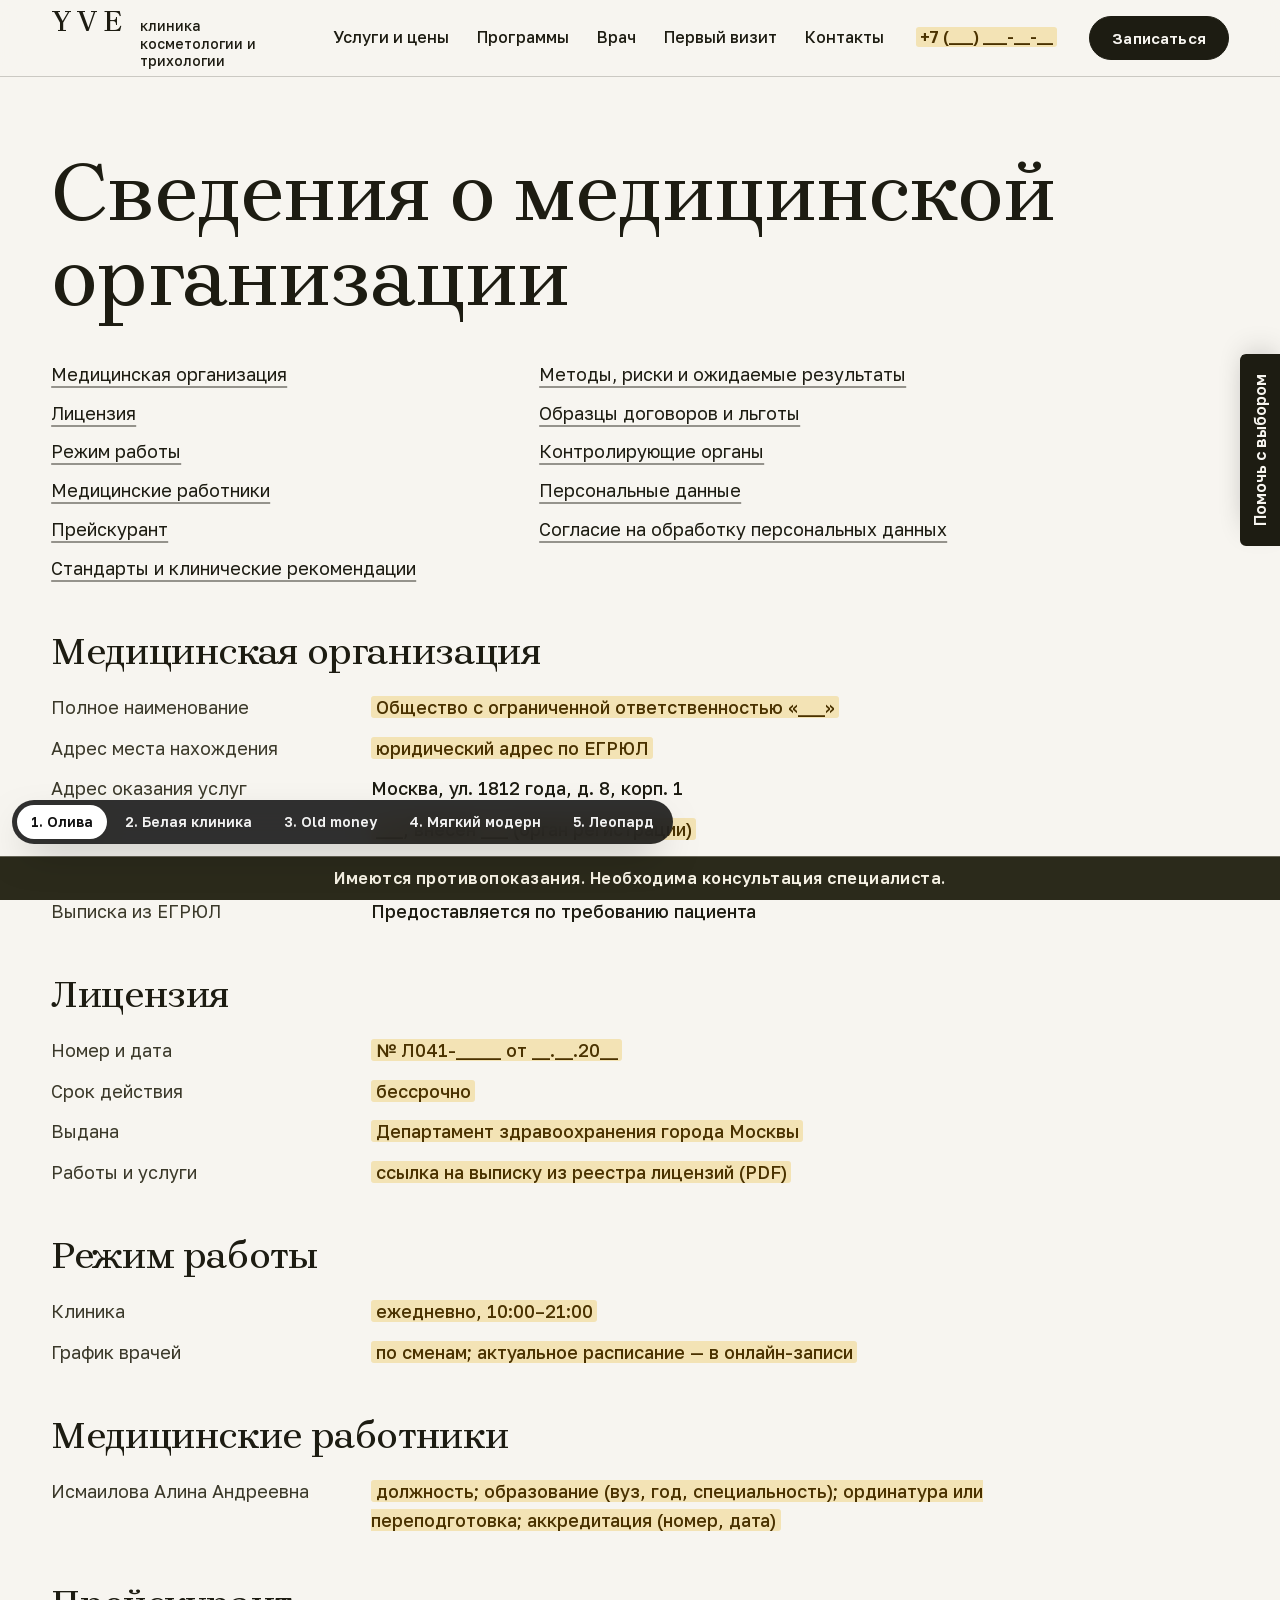
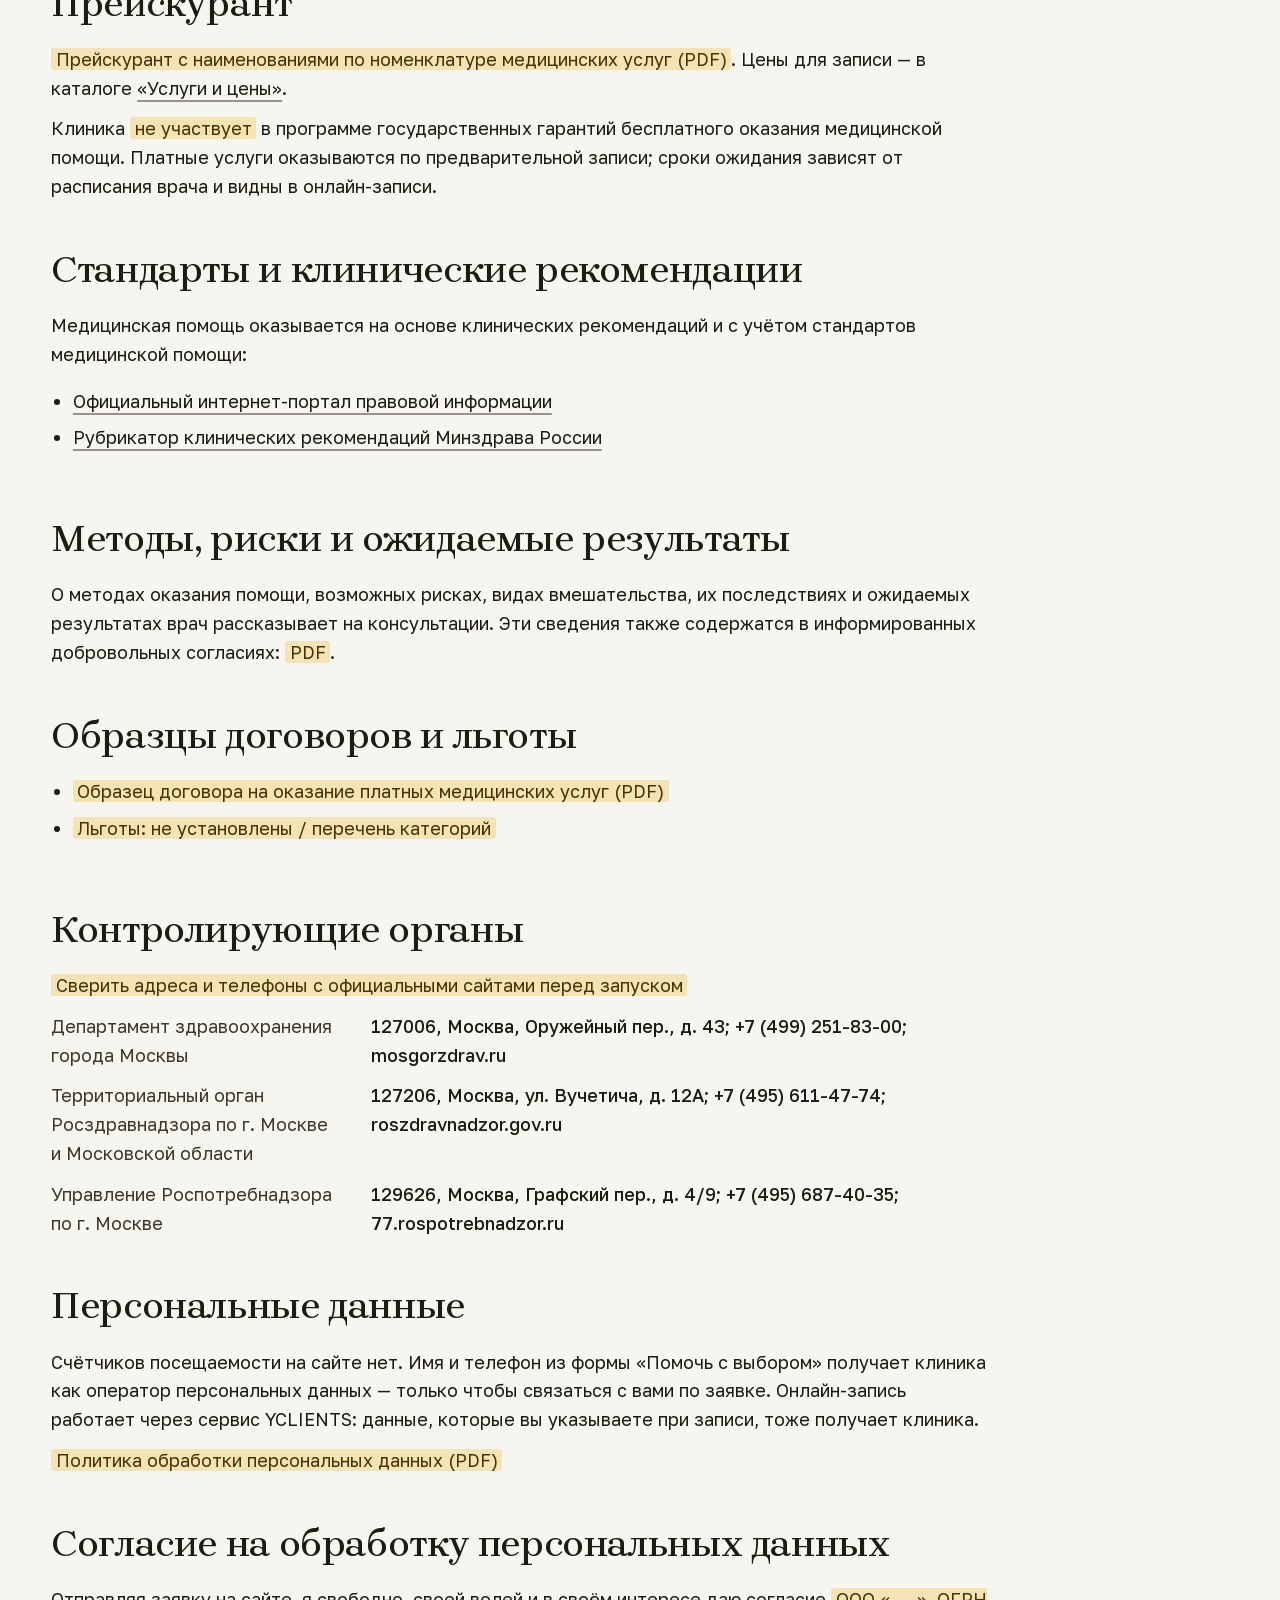
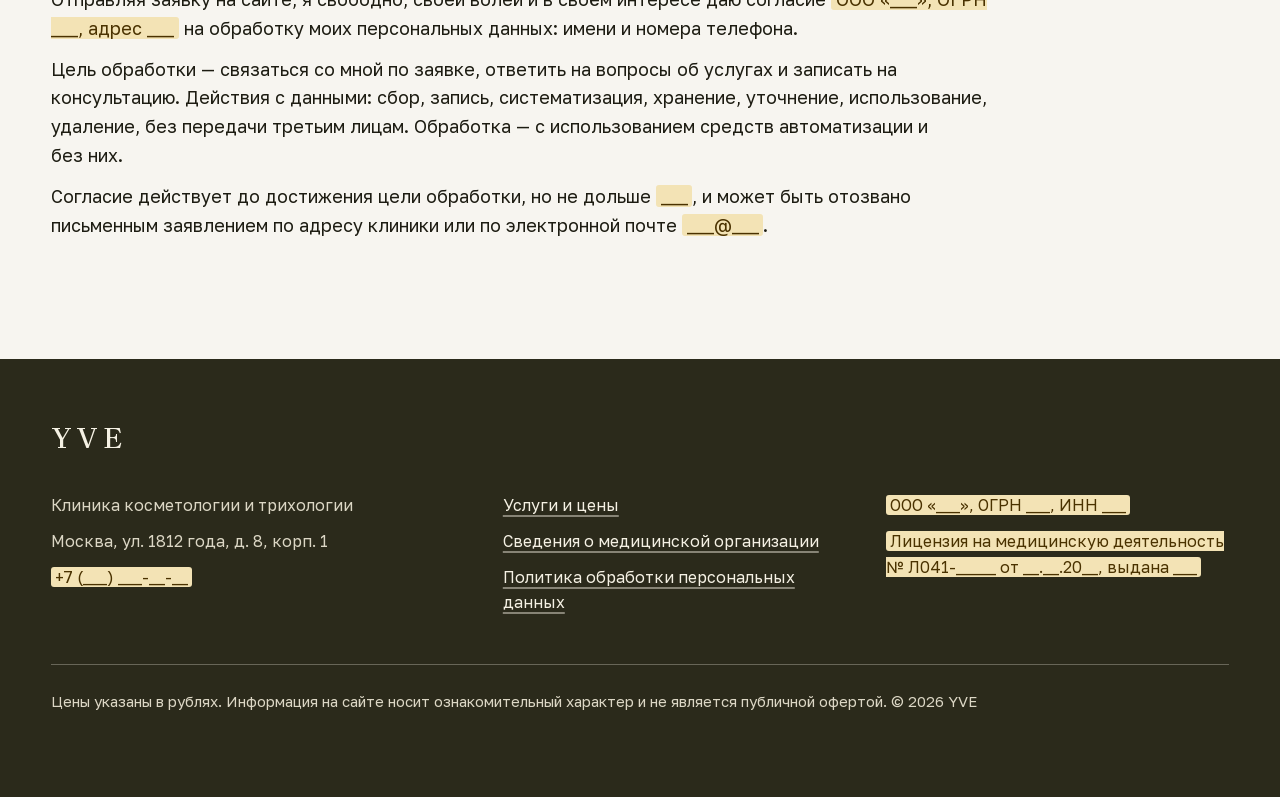
==== commit 8f16fb55: "Поиск после первого экрана, форма «Помочь с выбором», частые вопросы, исправления по аудиту Нильсена" ====
--- a/site/svedeniya.html
+++ b/site/svedeniya.html
@@ -7,16 +7,18 @@
 <title>Сведения о медицинской организации — клиника YVE</title>
 <meta name="description" content="Реквизиты, лицензия, медицинские работники, прейскурант, образцы договоров и другие сведения клиники YVE.">
 <script src="assets/theme.js"></script>
+<link rel="icon" href="assets/favicon.svg" type="image/svg+xml">
 <link rel="stylesheet" href="assets/style.css">
 </head>
 <body>
+<a class="skip" href="#main">К содержимому</a>
 
 <header class="header">
   <div class="wrap">
     <a class="logo" href="./" aria-label="YVE, на главную"><b>YVE</b><small>клиника косметологии и трихологии</small></a>
     <nav class="nav" aria-label="Разделы">
       <a href="uslugi.html">Услуги и цены</a>
-      <a href="./#kompleksy">Комплексы</a>
+      <a href="./#kompleksy">Программы</a>
       <a href="./#vrach">Врач</a>
       <a href="./#vizit">Первый визит</a>
       <a href="./#kontakty">Контакты</a>
@@ -25,22 +27,25 @@
       <summary>Меню</summary>
       <div class="menu-panel">
         <a href="uslugi.html">Услуги и цены</a>
-        <a href="./#kompleksy">Комплексы</a>
+        <a href="./#kompleksy">Программы</a>
         <a href="./#vrach">Врач</a>
         <a href="./#vizit">Первый визит</a>
         <a href="./#kontakty">Контакты</a>
+        <a href="" data-phone><span class="todo">+7 (___) ___-__-__</span></a>
       </div>
     </details>
+    <a class="h-phone" href="" data-phone><span class="todo">+7 (___) ___-__-__</span></a>
     <a class="btn" href="https://n1676841.yclients.ru/company/1501872/personal/menu?o=" data-book>Записаться</a>
   </div>
 </header>
 
 <!-- Состав раздела — п. 12–18 Правил предоставления платных медицинских услуг (ПП РФ от 11.05.2023 № 736) -->
-<main class="wrap">
+<main id="main" class="wrap">
   <div class="page-head">
     <h1>Сведения о медицинской организации</h1>
   </div>
   <div class="doc">
+    <nav class="toc" aria-label="Разделы страницы"><ul><li><a class="link" href="#organizaciya">Медицинская организация</a></li><li><a class="link" href="#licenziya">Лицензия</a></li><li><a class="link" href="#rezhim">Режим работы</a></li><li><a class="link" href="#vrachi">Медицинские работники</a></li><li><a class="link" href="#preyskurant">Прейскурант</a></li><li><a class="link" href="#standarty">Стандарты и клинические рекомендации</a></li><li><a class="link" href="#metody">Методы, риски и ожидаемые результаты</a></li><li><a class="link" href="#dogovor">Образцы договоров и льготы</a></li><li><a class="link" href="#kontrol">Контролирующие органы</a></li><li><a class="link" href="#personalnye-dannye">Персональные данные</a></li><li><a class="link" href="#soglasie">Согласие на обработку персональных данных</a></li></ul></nav>
     <section id="organizaciya">
       <h2>Медицинская организация</h2>
       <dl>
@@ -106,10 +111,27 @@
       </ul>
     </section>
 
+    <section id="kontrol">
+      <h2>Контролирующие органы</h2>
+      <p style="margin-bottom:12px"><span class="todo">Сверить адреса и телефоны с официальными сайтами перед запуском</span></p>
+      <dl>
+        <dt>Департамент здравоохранения города Москвы</dt><dd>127006, Москва, Оружейный пер., д. 43; +7 (499) 251-83-00; mosgorzdrav.ru</dd>
+        <dt>Территориальный орган Росздравнадзора по г. Москве и Московской области</dt><dd>127206, Москва, ул. Вучетича, д. 12А; +7 (495) 611-47-74; roszdravnadzor.gov.ru</dd>
+        <dt>Управление Роспотребнадзора по г. Москве</dt><dd>129626, Москва, Графский пер., д. 4/9; +7 (495) 687-40-35; 77.rospotrebnadzor.ru</dd>
+      </dl>
+    </section>
+
     <section id="personalnye-dannye">
       <h2>Персональные данные</h2>
-      <p>На сайте нет форм и счётчиков посещаемости. Онлайн-запись работает через сервис YCLIENTS: данные, которые вы указываете при записи, получает клиника как оператор персональных данных.</p>
+      <p>Счётчиков посещаемости на сайте нет. Имя и телефон из формы «Помочь с выбором» получает клиника как оператор персональных данных — только чтобы связаться с вами по заявке. Онлайн-запись работает через сервис YCLIENTS: данные, которые вы указываете при записи, тоже получает клиника.</p>
       <p style="margin-top:12px"><span class="todo">Политика обработки персональных данных (PDF)</span></p>
+    </section>
+
+    <section id="soglasie">
+      <h2>Согласие на обработку персональных данных</h2>
+      <p>Отправляя заявку на сайте, я свободно, своей волей и в своём интересе даю согласие <span class="todo">ООО «___», ОГРН ___, адрес ___</span> на обработку моих персональных данных: имени и номера телефона.</p>
+      <p style="margin-top:12px">Цель обработки — связаться со мной по заявке, ответить на вопросы об услугах и записать на консультацию. Действия с данными: сбор, запись, систематизация, хранение, уточнение, использование, удаление, без передачи третьим лицам. Обработка — с использованием средств автоматизации и без них.</p>
+      <p style="margin-top:12px">Согласие действует до достижения цели обработки, но не дольше <span class="todo">___</span>, и может быть отозвано письменным заявлением по адресу клиники или по электронной почте <span class="todo">___@___</span>.</p>
     </section>
   </div>
 </main>
@@ -117,6 +139,22 @@
 <footer class="footer">
   <div class="wrap">
     <a class="logo" href="./"><b>YVE</b></a>
+    <div class="footer-grid">
+      <div>
+        <p>Клиника косметологии и трихологии</p>
+        <p>Москва, ул. 1812 года, д. 8, корп. 1</p>
+        <p><a href="" data-phone style="text-decoration:none"><span class="todo">+7 (___) ___-__-__</span></a></p>
+      </div>
+      <ul>
+        <li><a class="link" href="uslugi.html">Услуги и цены</a></li>
+        <li><a class="link" href="svedeniya.html">Сведения о медицинской организации</a></li>
+        <li><a class="link" href="svedeniya.html#personalnye-dannye">Политика обработки персональных данных</a></li>
+      </ul>
+      <div>
+        <p><span class="todo">ООО «___», ОГРН ___, ИНН ___</span></p>
+        <p><span class="todo">Лицензия на медицинскую деятельность № Л041-_____ от __.__.20__, выдана ___</span></p>
+      </div>
+    </div>
     <p class="footer-legal">Цены указаны в рублях. Информация на сайте носит ознакомительный характер и не является публичной офертой. © 2026 YVE</p>
   </div>
 </footer>
--- a/site/assets/style.css
+++ b/site/assets/style.css
@@ -90,7 +90,7 @@
 @view-transition { navigation: auto; }
 
 *, *::before, *::after { box-sizing: border-box; }
-html { scroll-behavior: smooth; scroll-padding-top: 96px; -webkit-text-size-adjust: 100%; }
+html { scroll-behavior: smooth; scroll-padding-top: 96px; scroll-padding-bottom: calc(var(--warn-h) + 24px); -webkit-text-size-adjust: 100%; }
 body {
   margin: 0; background: var(--bg); color: var(--ink);
   font: var(--bw) var(--bsize)/1.6 var(--body);
@@ -100,7 +100,10 @@
 img { display: block; max-width: 100%; }
 [hidden] { display: none !important; }
 html:has(dialog[open]) { overflow: hidden; }
-.visually-hidden { position: absolute; width: 1px; height: 1px; overflow: hidden; clip-path: inset(50%); white-space: nowrap; }
+.skip { position: fixed; left: 12px; top: -80px; z-index: 100; padding: 12px 18px; border-radius: var(--r); background: var(--ink); color: var(--bg); font-weight: 600; text-decoration: none; transition: top .2s; }
+.skip:focus { top: 12px; }
+.book-btn, .offer .price .link { position: relative; }
+.visually-hidden { position: absolute; margin: -1px; width: 1px; height: 1px; overflow: hidden; clip-path: inset(50%); white-space: nowrap; }
 ::selection { background: var(--accent); color: #fff; }
 input { caret-color: var(--accent); }
 a { color: inherit; }
@@ -137,6 +140,7 @@
 .hero .btn-ghost:hover, .dark .btn-ghost:hover { color: #fff; }
 .link { text-decoration: underline; text-decoration-thickness: 1.5px; text-underline-offset: .25em; text-decoration-color: color-mix(in srgb, currentColor 45%, transparent); transition: text-decoration-color .3s; }
 .link:hover { text-decoration-color: currentColor; }
+button.link { padding: 0; border: 0; background: none; font: inherit; color: inherit; cursor: pointer; }
 
 /* ---------- Шапка ---------- */
 .header {
@@ -155,6 +159,8 @@
 .nav a { position: relative; text-decoration: none; }
 .nav a::after { content: ''; position: absolute; left: 0; right: 0; bottom: -4px; height: 1.5px; background: currentColor; transform: scaleX(0); transform-origin: right; transition: transform .45s var(--ease-out); }
 .nav a:hover::after, .nav a[aria-current]::after { transform: scaleX(1); transform-origin: left; }
+.h-phone { font-size: 16px; font-weight: 600; text-decoration: none; white-space: nowrap; }
+@media (max-width: 1279px) { .h-phone { display: none; } }
 .header .btn { min-height: 44px; padding: 0 22px; font-size: 15px; background: var(--btn-bg); border-color: var(--btn-bg); color: var(--btn-fg); }
 .header.on-hero .btn { background: var(--hero-btn-bg); border-color: var(--hero-btn-bg); color: var(--hero-btn-fg); }
 .header .btn:hover { color: #fff; border-color: var(--btn-hover); }
@@ -207,31 +213,26 @@
 .hero-text { margin-top: clamp(22px, 3vw, 36px); max-width: 32em; font-size: clamp(18px, 1.5vw, 20px); font-weight: 500; color: var(--hero-muted); }
 .hero-actions { display: flex; flex-wrap: wrap; gap: 14px; margin-top: 32px; }
 .hero-meta { display: flex; flex-wrap: wrap; gap: 8px 28px; margin-top: clamp(40px, 6vw, 72px); padding-top: 20px; border-top: 1px solid var(--hero-line); font-size: 16px; font-weight: 500; color: var(--hero-muted); }
+.hero-meta a { text-decoration: underline; text-decoration-thickness: 1px; text-underline-offset: .25em; text-decoration-color: color-mix(in srgb, currentColor 45%, transparent); }
 .hero-text, .hero-actions, .hero-meta, .deco { animation: fade-up 1s var(--ease-out) both; animation-delay: calc(var(--d0, 1.55s) + var(--k, 0) * .1s); }
 .hero-actions { --k: 1; } .hero-meta { --k: 2; } .deco { --k: 1; }
 .no-intro .hero { --d0: .25s; }
 @keyframes fade-up { from { opacity: 0; transform: translateY(18px); } }
 
 .deco { display: none; margin: 0; }
-[data-theme="v1"] .deco-capsule, [data-theme="v2"] .deco-card, [data-theme="v3"] .deco-crest,
+[data-theme="v2"] .deco-card, [data-theme="v3"] .deco-crest,
 [data-theme="v4"] .deco-blobs, [data-theme="v5"] .deco-leo { display: block; }
 
-/* v1: оливковая дымка и капсула «основа» */
+/* v1: оливковая дымка, текст на всю ширину */
+[data-theme="v1"] .hero-grid { grid-template-columns: minmax(0, 1fr); }
 [data-theme="v1"] .hero::before {
   content: ''; position: absolute; inset: -20%; z-index: -2;
   background: radial-gradient(26% 24% at 88% 6%, rgba(222, 216, 178, .26), transparent 70%), radial-gradient(30% 30% at 22% 10%, rgba(160, 156, 112, .22), transparent 70%), radial-gradient(45% 45% at 18% 88%, rgba(27, 26, 16, .7), transparent 70%);
   animation: haze 36s var(--ease) infinite alternate;
 }
 @keyframes haze { to { transform: translate3d(-6%, 4%, 0) rotate(8deg) scale(1.08); } }
-.capsule { width: 100%; height: auto; overflow: visible; }
-.capsule .ln { fill: none; stroke: currentColor; stroke-width: 1.5; vector-effect: non-scaling-stroke; stroke-dasharray: 1; stroke-dashoffset: 1; animation: draw 2.2s var(--ease) forwards; animation-delay: calc(var(--d0, 1.55s) + var(--dl, 0s)); }
-.capsule .c1 { --dl: .3s; } .capsule .c2 { --dl: .5s; } .capsule .c3 { --dl: .7s; } .capsule .c4 { --dl: .9s; } .capsule .tick { --dl: 1.6s; animation-duration: 1s; }
-.capsule .word { font: italic 500 27px var(--display); fill: currentColor; text-anchor: middle; dominant-baseline: middle; opacity: 0; animation: fade-in 1s var(--ease) forwards; animation-delay: calc(var(--d0, 1.55s) + var(--dl, 1s)); }
-.capsule .note { font: 500 19px var(--body); fill: currentColor; opacity: 0; animation: fade-in 1s var(--ease) forwards; animation-delay: calc(var(--d0, 1.55s) + 2s); }
-.capsule .dot { fill: currentColor; opacity: 0; animation: fade-in .6s forwards; animation-delay: calc(var(--d0, 1.55s) + 2.2s); }
 @keyframes draw { to { stroke-dashoffset: 0; } }
 @keyframes fade-in { to { opacity: 1; } }
-.deco-capsule figcaption { margin-top: 18px; font-size: 16px; font-weight: 500; color: var(--hero-muted); }
 
 /* v2: карточка консультации */
 .deco-card { align-self: center; background: var(--accent); color: #fff; border-radius: var(--r-lg); padding: clamp(28px, 3vw, 44px); }
@@ -278,8 +279,6 @@
 @media (max-width: 860px) {
   .hero { align-items: start; }
   .hero-grid { grid-template-columns: 1fr; padding-top: 108px; }
-  [data-theme="v1"] .deco-capsule { order: -1; width: min(230px, 60vw); justify-self: center; margin-bottom: -8px; }
-  .capsule .note, .capsule .tick, .capsule .dot, .deco-capsule figcaption { display: none; }
   [data-theme="v4"] .deco-blobs { order: -1; width: min(200px, 52vw); justify-self: end; margin-bottom: 4px; }
   [data-theme="v5"] .deco-leo { order: -1; aspect-ratio: 16 / 9; max-height: 220px; }
 }
@@ -331,7 +330,7 @@
 [data-theme="v4"] .dir a:hover { transform: translateY(-6px); box-shadow: 0 24px 40px -24px rgba(29, 42, 34, .35); }
 [data-theme="v4"] .dir a:hover h3 { translate: none; }
 @media (max-width: 960px) { [data-theme="v4"] .dirs { grid-template-columns: 1fr 1fr; } }
-@media (max-width: 640px) { [data-theme="v4"] .cat-title h2 { font-size: 24px; } }
+@media (max-width: 640px) { [data-theme="v4"] .cat-title h3 { font-size: 24px; } }
 @media (max-width: 600px) { [data-theme="v4"] .dirs { grid-template-columns: 1fr; } }
 /* v5: при наведении название заливается леопардом */
 [data-theme="v5"] .dirs { border-top: 2px solid var(--ink); }
@@ -346,7 +345,8 @@
 .offer h3 { font-family: var(--svc-font); font-style: var(--svc-style); font-weight: var(--svc-w); font-size: clamp(23px, 2.3vw, 30px); line-height: 1.18; letter-spacing: 0; }
 .offer p { font-size: 17px; color: var(--muted); margin-top: 6px; }
 .offer .price { font-size: clamp(30px, 3.4vw, 44px); text-align: right; }
-.offer .price small { display: block; font: 500 15px var(--body); color: var(--muted); }
+.offer .price small { display: block; font: 500 16px var(--body); color: var(--muted); }
+.offer .price .link { display: inline-block; margin-top: 8px; font: 600 16px var(--body); color: var(--ink); }
 .offer-foot { margin-top: 32px; font-size: 16px; color: var(--muted); }
 [data-theme="v2"] .offer-card { border: 1.5px solid var(--ink); text-align: left; }
 [data-theme="v2"] .offer-card .lead { margin-left: 0; }
@@ -372,7 +372,7 @@
 /* ---------- Первый визит ---------- */
 .dark { background: var(--deep-bg); color: var(--deep-ink); --hero-btn-bg: var(--deep-ink); --hero-btn-fg: var(--deep-bg); }
 .dark .lead { color: var(--deep-muted); }
-.steps { list-style: none; margin: clamp(48px, 6vw, 80px) 0 0; padding: 0; display: grid; grid-template-columns: repeat(4, minmax(0, 1fr)); gap: 0 28px; counter-reset: step; }
+.steps { overflow-x: clip; list-style: none; margin: clamp(48px, 6vw, 80px) 0 0; padding: 0; display: grid; grid-template-columns: repeat(4, minmax(0, 1fr)); gap: 0 28px; counter-reset: step; }
 .step { counter-increment: step; position: relative; padding-top: 28px; }
 .step::after { /* линия-таймлайн дорисовывается при появлении */
   content: ''; position: absolute; left: 0; right: -28px; top: 0; height: 1.5px; background: var(--deep-line);
@@ -399,6 +399,22 @@
 .contacts dd { margin: 4px 0 0; font: var(--dw) clamp(22px, 2.2vw, 28px)/1.3 var(--display); }
 .contacts dd .link { font: 500 16px var(--body); }
 .contacts-actions { display: flex; flex-wrap: wrap; gap: 12px; margin-top: 40px; }
+/* ---------- Частые вопросы ---------- */
+.faq { display: grid; grid-template-columns: minmax(0, 5fr) minmax(0, 7fr); gap: 40px clamp(32px, 6vw, 96px); align-items: start; }
+.faq .lead { margin-top: 20px; }
+.faq-note { margin-top: 16px; font-size: 16px; }
+.qa { border-top: 1px solid var(--line); }
+.qa:last-child { border-bottom: 1px solid var(--line); }
+.qa summary { display: flex; justify-content: space-between; align-items: baseline; gap: 24px; padding: 22px 0; cursor: pointer; list-style: none; font: var(--dw) clamp(21px, 1.9vw, 26px)/1.25 var(--display); letter-spacing: var(--dt); }
+.qa summary::-webkit-details-marker { display: none; }
+.qa summary::after { content: ''; flex: none; width: 12px; height: 12px; border-right: 1.5px solid; border-bottom: 1.5px solid; transform: translateY(-4px) rotate(45deg); transition: transform .35s var(--ease-out); }
+.qa[open] summary::after { transform: translateY(2px) rotate(-135deg); }
+.qa p { padding: 0 0 24px; max-width: 40em; font-size: 17px; color: var(--muted); }
+.qa::details-content { block-size: 0; overflow: hidden; transition: block-size .45s var(--ease-out), content-visibility .45s allow-discrete; }
+.qa[open]::details-content { block-size: auto; }
+:root { interpolate-size: allow-keywords; }
+@media (max-width: 860px) { .faq { grid-template-columns: minmax(0, 1fr); } }
+
 .award { display: flex; gap: 20px; align-items: center; margin-top: 48px; padding-top: 28px; border-top: 1px solid var(--line); font-size: 17px; color: var(--muted); }
 .award b { font: var(--dw) 22px/1.2 var(--display); color: var(--ink); display: block; }
 .award svg { flex: none; }
@@ -450,17 +466,77 @@
 .book-bar b { font: var(--dw) 22px var(--display); }
 .book-close { width: 44px; height: 44px; border: 0; background: none; cursor: pointer; color: inherit; border-radius: 50%; display: grid; place-items: center; }
 .book-close:hover { background: var(--surface); }
-.book iframe { display: block; width: 100%; height: calc(100% - 64px); border: 0; }
+.book[open] { display: flex; flex-direction: column; }
+.book-bar { flex: none; }
+.book-body { position: relative; flex: 1; min-height: 0; }
+.book iframe { display: block; width: 100%; height: 100%; border: 0; position: relative; }
+.book-wait { position: absolute; inset: 0; z-index: 1; display: grid; place-items: center; font-size: 17px; color: var(--muted); }
+.book.loaded .book-wait { display: none; }
+.book-alt { flex: none; padding: 14px 24px calc(14px + env(safe-area-inset-bottom, 0px)); border-top: 1px solid var(--line); font-size: 16px; }
 @media (max-width: 600px) { .book { border-radius: 0; height: 100dvh; } }
+
+/* ---------- Поиск на главной ---------- */
+.find { padding-block: clamp(48px, 6vw, 80px) clamp(40px, 5vw, 64px); border-bottom: 1px solid var(--line); }
+.find > .wrap > * { max-width: 760px; }
+.find-title { display: block; margin-bottom: 20px; font: var(--dw) var(--h3)/1.1 var(--display); letter-spacing: var(--dt); }
+.find-field { display: flex; gap: 10px; }
+.find-field input { flex: 1; min-width: 0; }
+.find-field .btn { height: 60px; flex: none; }
+.find-results { list-style: none; margin: 8px 0 0; padding: 0; }
+.find-results a:not(.link) { display: flex; justify-content: space-between; align-items: baseline; gap: 20px; padding: 14px 0; border-bottom: 1px solid var(--line); color: var(--ink); text-decoration: none; }
+.find-results a:not(.link):hover span:first-child { text-decoration: underline; text-underline-offset: .2em; }
+.find-results small { display: block; margin-top: 2px; font-size: 16px; color: var(--muted); }
+.find-results b { font-weight: 600; white-space: nowrap; font-variant-numeric: tabular-nums; }
+.find-results .more, .find-results .none { padding-top: 14px; font-size: 17px; }
+.find-tags { display: flex; flex-wrap: wrap; align-items: center; gap: 8px; margin-top: 18px; font-size: 16px; color: var(--muted); }
+.find-tags a { padding: 7px 14px; border: 1.5px solid var(--line); border-radius: var(--btn-r); color: var(--ink); text-decoration: none; transition: border-color .3s; }
+.find-tags a:hover { border-color: var(--ink); }
+.find-help { margin-top: 22px; font-size: 17px; }
+@media (max-width: 560px) { .find-field { flex-direction: column; } }
+
+/* ---------- Заявка «Помочь с выбором» ---------- */
+.lead-form { flex: 1; min-height: 0; overflow-y: auto; overscroll-behavior: contain; padding: 24px 24px 40px; display: grid; gap: 20px; align-content: start; }
+.lead-intro { font-size: 17px; color: var(--muted); }
+.lead-form .field { display: grid; gap: 8px; font-weight: 600; font-size: 16px; }
+.lead-form .field input { height: 54px; padding: 0 18px; border: 1.5px solid var(--line); border-radius: var(--r); background: var(--card); font: 500 18px var(--body); color: var(--ink); }
+.lead-form .field input:focus { outline: none; border-color: var(--ink); }
+.lead-form .field input::placeholder { color: var(--muted); opacity: .75; }
+.lead-form fieldset { margin: 0; padding: 0; border: 0; display: flex; flex-wrap: wrap; gap: 8px; }
+.lead-form legend { margin-bottom: 10px; font-weight: 600; font-size: 16px; }
+.lead-form legend small { font-weight: 400; color: var(--muted); font-size: inherit; }
+.chip { position: relative; }
+.chip input { position: absolute; opacity: 0; }
+.chip span { display: block; padding: 10px 16px; border: 1.5px solid var(--line); border-radius: var(--btn-r); font-size: 16px; cursor: pointer; transition: border-color .2s, background-color .2s, color .2s; }
+.chip:hover span { border-color: var(--ink); }
+.chip input:checked + span { background: var(--ink); border-color: var(--ink); color: var(--bg); }
+.chip input:focus-visible + span { outline: 2px solid var(--accent); outline-offset: 2px; }
+.consent { display: flex; gap: 12px; align-items: start; font-size: 16px; }
+.consent input { flex: none; width: 22px; height: 22px; margin: 1px 0 0; accent-color: var(--ink); }
+.lead-form .btn { justify-self: start; }
+.lead-form .btn:disabled { opacity: .6; cursor: progress; }
+.lead-status:empty { display: none; }
+.lead-status { font-size: 16px; font-weight: 500; }
+.lead-done { display: grid; gap: 14px; font-size: 17px; }
+.lead-done .h3 { font: var(--dw) var(--h3)/1.1 var(--display); letter-spacing: var(--dt); }
+.lead-tab {
+  position: fixed; z-index: 40; right: 0; top: 50%; translate: 0 -50%;
+  writing-mode: vertical-rl; rotate: 180deg; padding: 20px 12px; border: 0; border-radius: 0 var(--r) var(--r) 0;
+  background: var(--btn-bg); color: var(--btn-fg); font: 600 16px/1 var(--body); cursor: pointer;
+  box-shadow: 0 10px 30px -12px rgba(0, 0, 0, .45); transition: background-color .3s;
+}
+.lead-tab:hover { background: var(--btn-hover); color: #fff; }
+@media (max-width: 760px) {
+  .lead-tab { writing-mode: horizontal-tb; rotate: none; translate: none; top: auto; right: 12px; bottom: calc(var(--warn-h) + 70px); padding: 14px 18px; border-radius: 999px; }
+}
 
 /* ---------- Каталог ---------- */
 .page-head { padding-top: 150px; padding-bottom: 40px; }
 .page-head h1 { font-size: clamp(44px, 6.5vw, 92px); line-height: 1.02; }
 .page-head .lead { margin-top: 24px; }
 .search { margin-top: 40px; max-width: 560px; }
-.search input { width: 100%; height: 60px; padding: 0 24px; border: 1.5px solid var(--ink); border-radius: var(--btn-r); background: var(--card); font: 500 18px var(--body); color: var(--ink); }
-.search input::placeholder { color: var(--muted); opacity: 1; }
-.search input:focus { outline: none; box-shadow: 0 0 0 3px color-mix(in srgb, var(--accent) 30%, transparent); }
+.search input, .find-field input { width: 100%; height: 60px; padding: 0 24px; border: 1.5px solid var(--ink); border-radius: var(--btn-r); background: var(--card); font: 500 18px var(--body); color: var(--ink); }
+.find-field input::placeholder, .search input::placeholder { color: var(--muted); opacity: 1; }
+.find-field input:focus-visible, .search input:focus-visible { outline: 2.5px solid var(--ink); outline-offset: 3px; }
 .search input::-webkit-search-cancel-button { filter: grayscale(1) brightness(.4); cursor: pointer; }
 .catalog { display: grid; grid-template-columns: 260px minmax(0, 1fr); gap: clamp(32px, 5vw, 80px); align-items: start; padding-bottom: 120px; }
 .cat-nav { position: sticky; top: 100px; max-height: calc(100vh - 160px); overflow: auto; font-size: 16px; }
@@ -472,14 +548,23 @@
 .cat { padding-top: 40px; }
 .cat:first-child { padding-top: 0; }
 .cat-title { display: flex; flex-wrap: wrap; align-items: baseline; justify-content: space-between; gap: 4px 16px; padding-bottom: 18px; border-bottom: 1.5px solid var(--ink); }
-.cat-title h2 { font-size: clamp(28px, 3vw, 40px); line-height: 1.08; }
+.cat-title h3 { font-size: clamp(26px, 2.4vw, 34px); line-height: 1.1; }
+.cat-title h3 small { display: block; margin-top: 6px; font: 500 16px var(--body); color: var(--muted); letter-spacing: 0; }
+.grp-block + .grp-block { margin-top: clamp(64px, 8vw, 110px); }
+.grp-title { margin-bottom: 32px; font: var(--dw) clamp(38px, 4.6vw, 64px)/1.03 var(--display); letter-spacing: var(--dt); }
+.grp-title + .cat { padding-top: 0; }
+.cat-nav .grp { padding: 18px 0 6px; font-weight: 600; color: var(--ink); }
+.cat-nav .grp:first-child { padding-top: 0; }
+.found { margin-top: 14px; font-size: 16px; font-weight: 500; color: var(--muted); }
+.found:empty { display: none; }
 .cat-title span { font-size: 16px; color: var(--muted); white-space: nowrap; }
 .svc-list { list-style: none; margin: 0; padding: 0; }
 .svc { display: grid; grid-template-columns: minmax(0, 1fr) 90px 130px 120px; gap: 6px 24px; align-items: baseline; padding: 22px 0; border-bottom: 1px solid var(--line); }
-.svc h3 { font: var(--svc-style) var(--svc-w) clamp(20px, 1.7vw, 23px)/1.3 var(--svc-font); letter-spacing: 0; }
+.svc h4 { font: var(--svc-style) var(--svc-w) clamp(20px, 1.7vw, 23px)/1.3 var(--svc-font); letter-spacing: 0; }
 .svc p { font-size: 16.5px; color: var(--muted); margin-top: 4px; max-width: 46em; }
 .svc .dur { font-size: 16px; color: var(--muted); white-space: nowrap; }
 .svc .price { font-size: 22px; text-align: right; }
+.svc .price small { display: block; margin-top: 2px; font: 500 16px/1.3 var(--body); color: var(--muted); }
 .svc .book-btn { justify-self: end; font: 600 16px var(--body); padding: 6px 0; color: var(--ink); }
 .svc:hover .book-btn { color: var(--accent); }
 [data-theme="v2"] .svc .price { color: var(--ink); font-weight: 600; }
@@ -492,11 +577,11 @@
   .cat-nav ul { display: flex; gap: 8px; width: max-content; }
   .cat-nav a { border: 1.5px solid var(--line); border-radius: var(--btn-r); padding: 8px 14px; white-space: nowrap; }
   .cat-nav a.active { border-color: var(--ink); background: var(--ink); color: var(--bg); }
-  .cat-nav a span { display: none; }
+  .cat-nav a span, .cat-nav .grp { display: none; }
   html { scroll-padding-top: 150px; }
 }
 @media (max-width: 640px) {
-  .svc { grid-template-columns: auto 1fr auto; }
+  .svc { grid-template-columns: minmax(0, 1fr) auto auto; }
   .svc > div:first-child { grid-column: 1 / -1; }
   .svc .price { text-align: left; grid-column: 1; grid-row: 2; }
   .svc .dur { grid-column: 2; grid-row: 2; }
@@ -505,6 +590,9 @@
 /* ---------- Сведения ---------- */
 .doc { max-width: 52em; padding-bottom: 120px; }
 .doc section { padding-top: 48px; }
+.doc .toc ul { list-style: none; padding: 0; margin: 0; columns: 2 18em; column-gap: 40px; }
+.doc .toc li { margin: 0 0 10px; break-inside: avoid; }
+.doc .toc li + li { margin-top: 0; }
 .doc h2 { font-size: clamp(28px, 3vw, 40px); line-height: 1.1; margin-bottom: 20px; }
 .doc dl { display: grid; grid-template-columns: minmax(0, 16em) 1fr; gap: 12px 32px; margin: 0; }
 .doc dt { color: var(--muted); }
@@ -518,11 +606,12 @@
   .intro { display: none; }
   .js .rv, .js .rv-mask { opacity: 1; transform: none; clip-path: none; transition: none; }
   .hero h1 > span > span, .hero-text, .hero-actions, .hero-meta, .deco { animation: none; }
-  .capsule .ln, .crest .ln { animation: none; stroke-dashoffset: 0; }
-  .capsule .word, .capsule .note, .capsule .dot, .crest .leaf { animation: none; opacity: 1; }
+  .crest .ln { animation: none; stroke-dashoffset: 0; }
+  .crest .leaf { animation: none; opacity: 1; }
   [data-theme="v1"] .hero::before, .deco-blobs i, .deco-leo { animation: none; }
   .offers, .dark { animation: none; }
   .step::after { transform: none; transition: none; }
   html { scroll-behavior: auto; }
+  .qa::details-content { transition: none; }
   @view-transition { navigation: none; }
 }
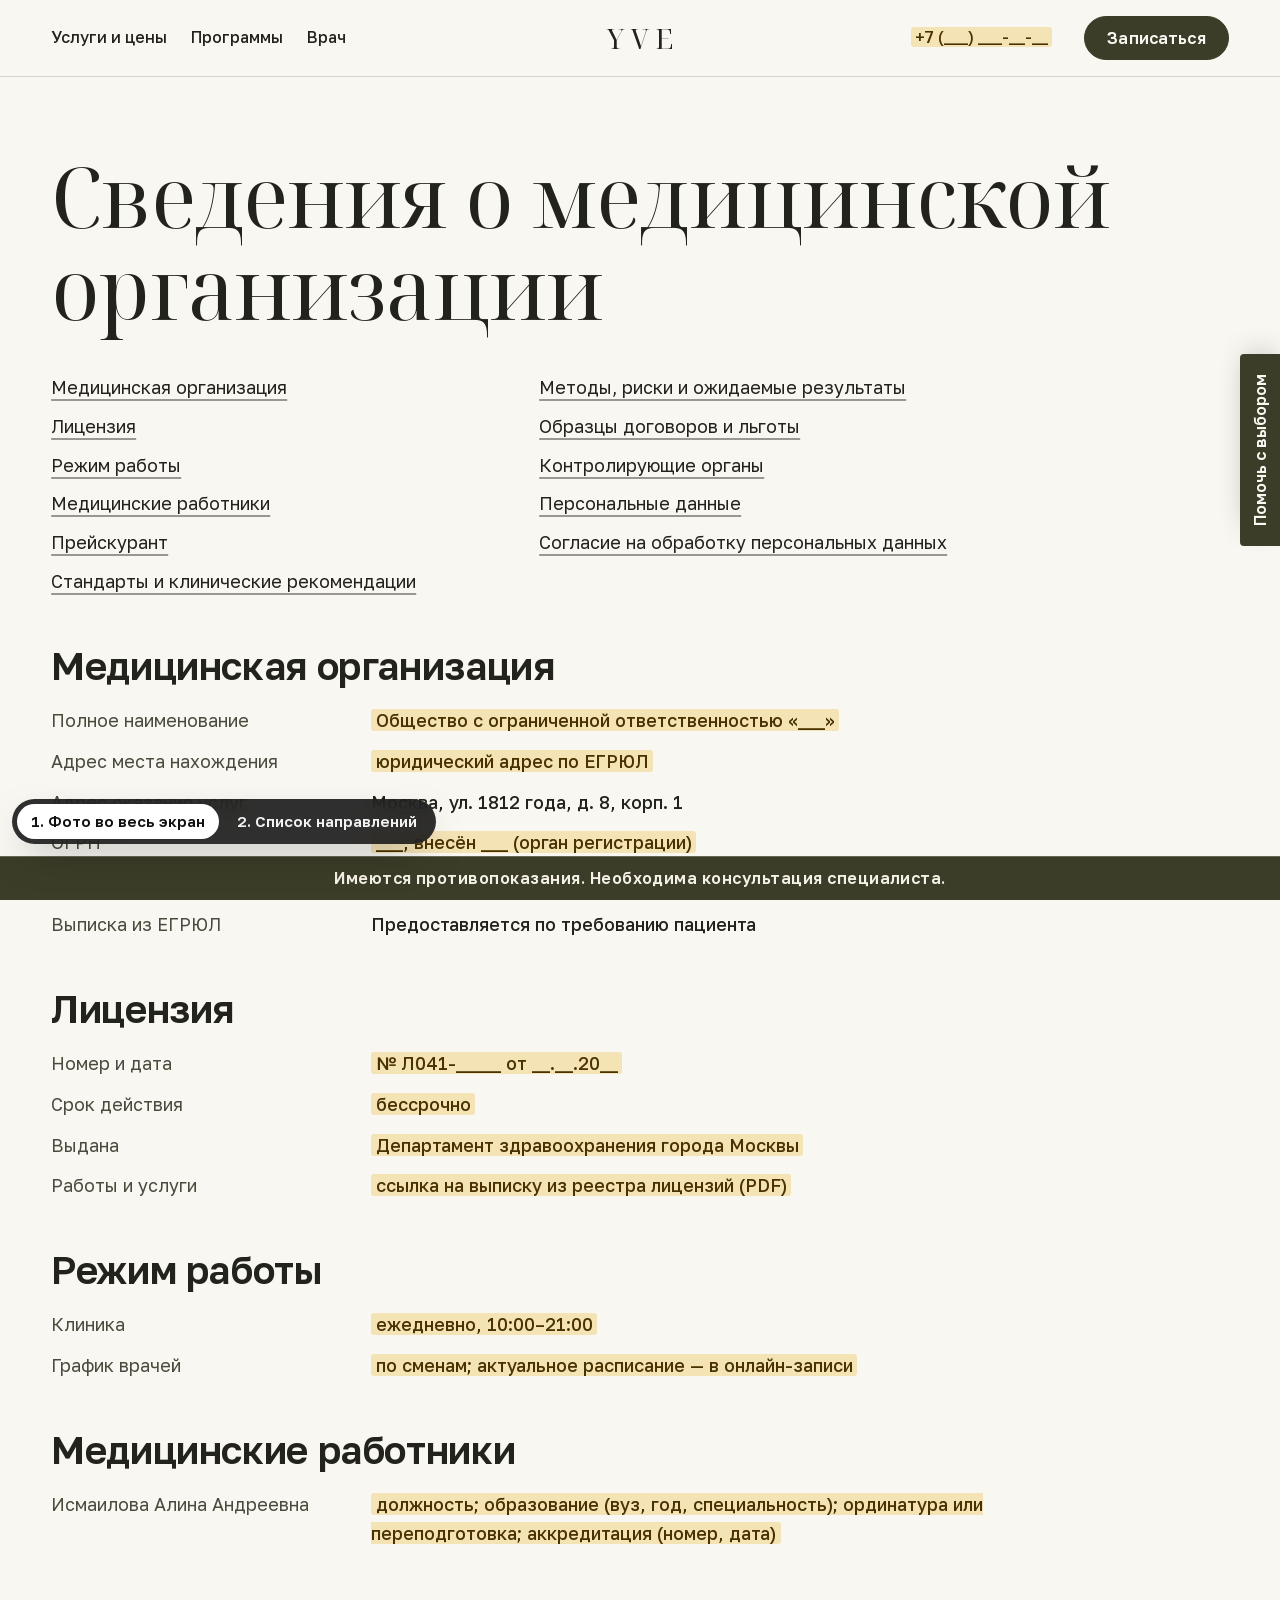
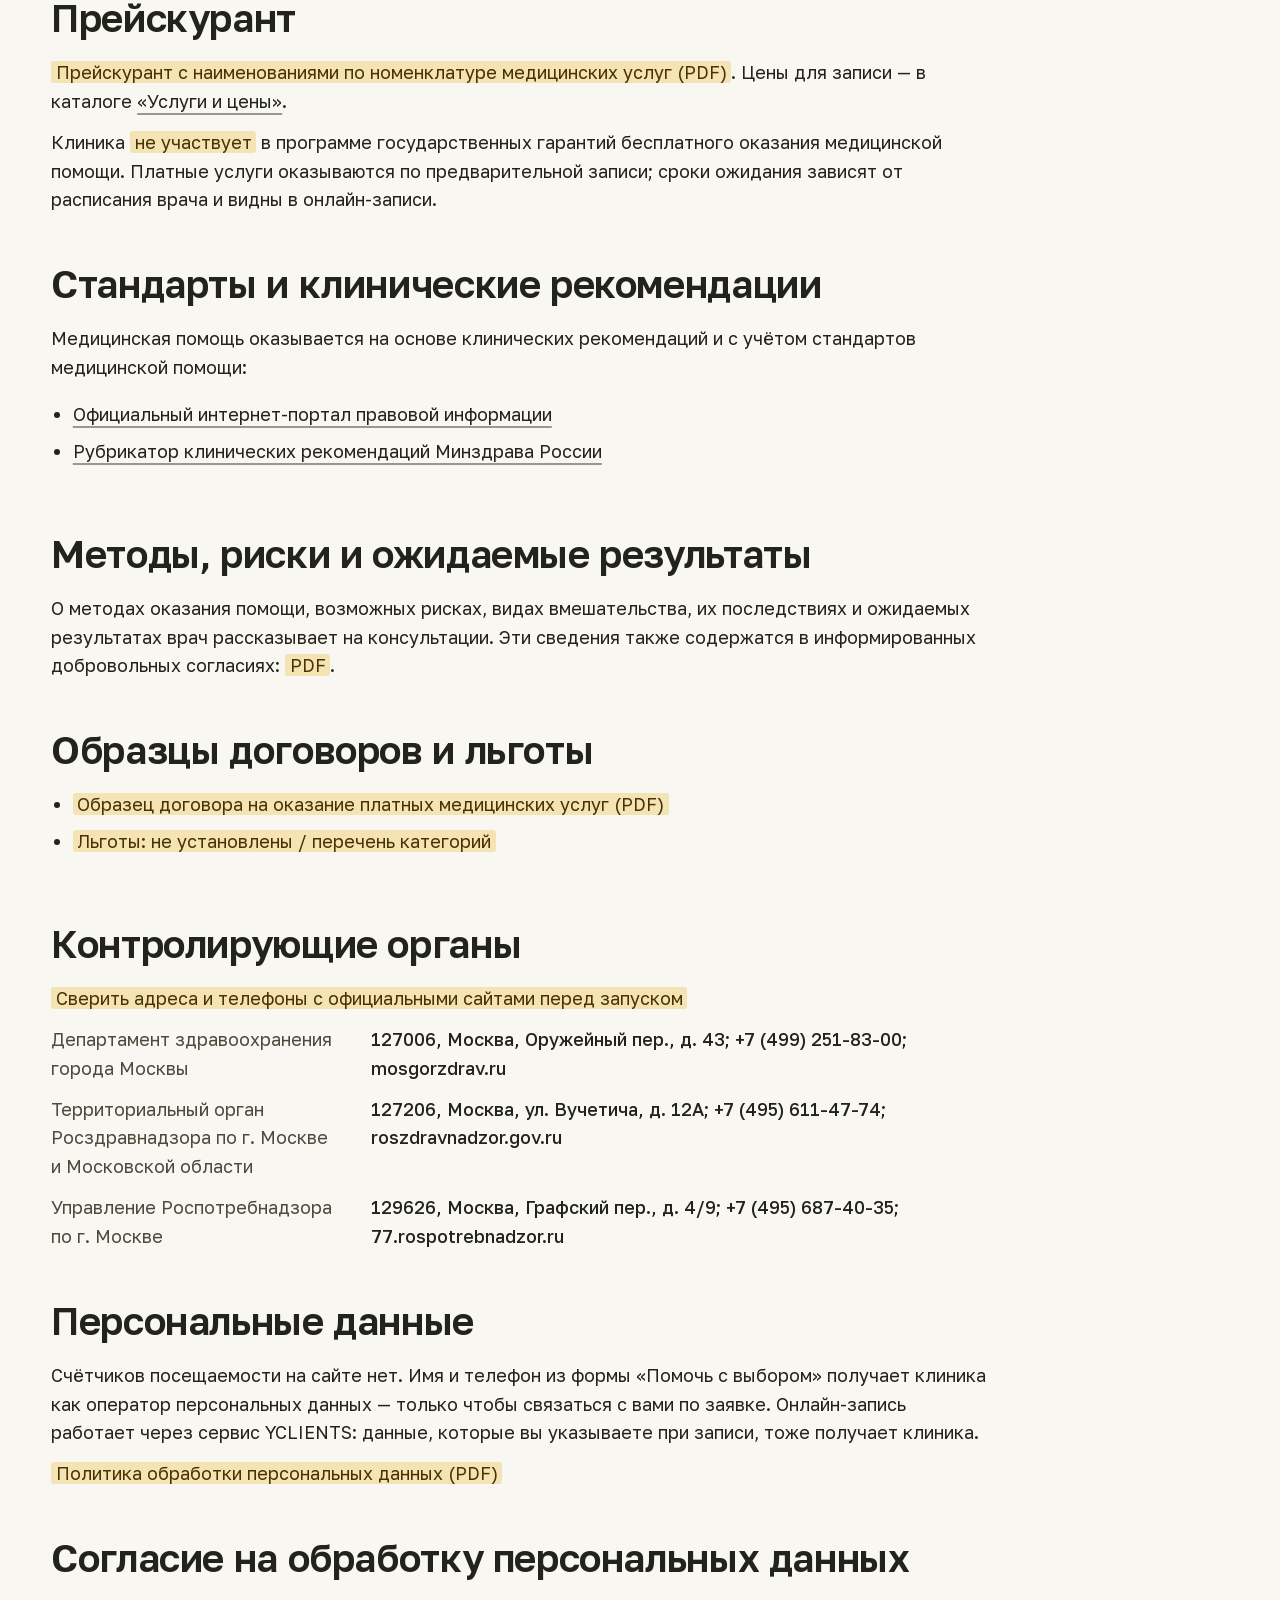
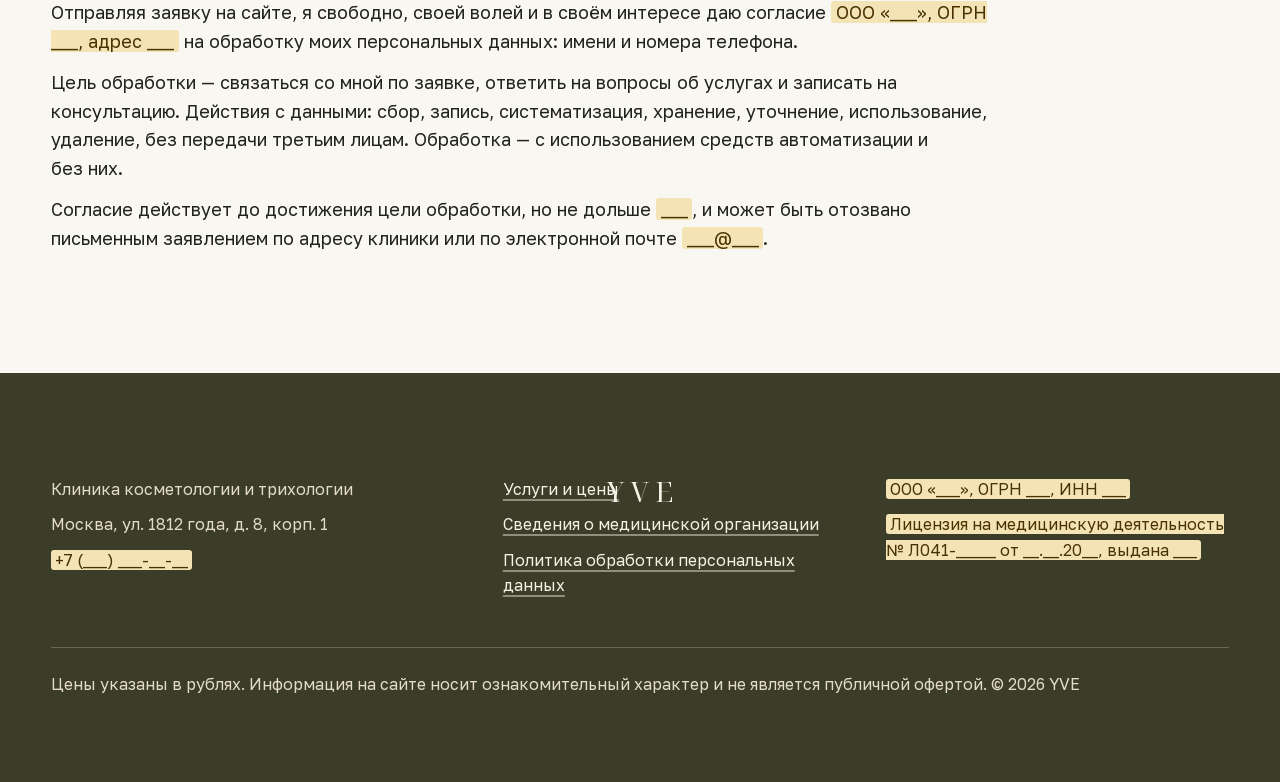
==== commit 94bcb109: "Одна версия дизайна (олива, Noto Serif Display + Golos Text) и два варианта первого экрана; врач выш" ====
--- a/site/svedeniya.html
+++ b/site/svedeniya.html
@@ -1,5 +1,5 @@
 <!doctype html>
-<html lang="ru" data-theme="v1">
+<html lang="ru">
 <head>
 <meta charset="utf-8">
 <meta name="viewport" content="width=device-width, initial-scale=1, viewport-fit=cover">
--- a/site/assets/style.css
+++ b/site/assets/style.css
@@ -1,94 +1,56 @@
 /* YVE — клиника косметологии и трихологии.
-   Одна разметка, пять версий дизайна: html[data-theme="v1"…"v5"]. Переключатель — assets/app.js.
-   Шрифты (OFL) лежат локально; выбраны по разбору сайтов топовых клиник Москвы и Петербурга (без повторов их шрифтов), грузится только то, что использует активная тема. */
+   Глубокая олива и бежевые акценты; две гарнитуры — Noto Serif Display (крупные заголовки) и Golos Text (всё остальное), обе лежат локально (OFL).
+   Две версии первого экрана для показа клиенту: html[data-v="1"] — фото во весь экран, html[data-v="2"] — список направлений (Lanserhof). */
 @import url(fonts/faces.css);
-
-/* ---------- Версия 1 «Олива» (по умолчанию) ---------- */
 :root {
-  --bg: #f7f5f0; --surface: #e9e4d8; --card: #fdfcf8;
-  --ink: #1d1c12; --muted: #3b392a; --line: rgba(29, 28, 18, .2); --accent: #6b1f2a;
-  --btn-bg: #1d1c12; --btn-fg: #f7f5f0; --btn-hover: #6b1f2a;
-  --hero-bg: #47452e; --hero-ink: #f5f1e4; --hero-muted: #e3dfcd; --hero-line: rgba(245, 241, 228, .35);
-  --hero-btn-bg: #f5f1e4; --hero-btn-fg: #24231a;
-  --deep-bg: #2b2a1b; --deep-ink: #f5f1e4; --deep-muted: #dcd7c5; --deep-line: rgba(245, 241, 228, .3); --deep-accent: #c5c09a;
-  --intro-bg: #47452e; --intro-ink: #f5f1e4;
-  --display: 'Brygada 1918', Georgia, serif; --dw: 500; --dt: -.01em;
-  --body: 'Golos Text', 'Helvetica Neue', Arial, sans-serif; --bw: 400; --bsize: 18px;
-  --svc-font: 'Brygada 1918', Georgia, serif; --svc-style: italic; --svc-w: 500;
-  --r: 6px; --r-lg: 6px; --btn-r: 999px;
-  --h1: min(11.5cqi, 92px); --h2: clamp(34px, 4.2vw, 58px); --h3: clamp(26px, 2.8vw, 40px);
-  --gutter: clamp(16px, 4vw, 56px); --max: 1360px; --warn-h: 44px;
-  --ease: cubic-bezier(.22, .61, .36, 1); --ease-out: cubic-bezier(.16, 1, .3, 1);
+  --bg: #f9f7f2;
+  --surface: #ece5d7;
+  --card: #fffdf8;
+  --ink: #22231a;
+  --muted: #4a4b3d;
+  --line: rgba(34, 35, 26, .16);
+  --accent: #4b4e33;
+  --btn-bg: #3b3d28;
+  --btn-fg: #f9f7f2;
+  --btn-hover: #22231a;
+  --hero-bg: #2a2620;
+  --hero-ink: #ffffff;
+  --hero-muted: #f3eee6;
+  --hero-line: rgba(255, 255, 255, .38);
+  --hero-btn-bg: #f3ecdf;
+  --hero-btn-fg: #22231a;
+  --deep-bg: #3b3d28;
+  --deep-ink: #f6f1e6;
+  --deep-muted: #e4dccb;
+  --deep-line: rgba(246, 241, 230, .24);
+  --deep-accent: #d4bf94;
+  --intro-bg: #f9f7f2;
+  --intro-ink: #3b3d28;
+  --display: "Golos Text", "Helvetica Neue", Arial, sans-serif;
+  --dw: 600;
+  --dt: -.01em;
+  --body: "Golos Text", "Helvetica Neue", Arial, sans-serif;
+  --bw: 400;
+  --bsize: 18px;
+  --svc-font: "Golos Text", "Helvetica Neue", Arial, sans-serif;
+  --svc-style: normal;
+  --svc-w: 500;
+  --r: 4px;
+  --r-lg: 4px;
+  --btn-r: 999px;
+  --h1: clamp(40px, 10cqi, 84px);
+  --h2: clamp(30px, 4vw, 50px);
+  --h3: clamp(24px, 2.4vw, 30px);
+  --gutter: clamp(16px, 4vw, 56px);
+  --max: 1360px;
+  --warn-h: 44px;
+  --ease: cubic-bezier(.22, .61, .36, 1);
+  --ease-out: cubic-bezier(.16, 1, .3, 1);
   color-scheme: light;
-}
-
-/* ---------- Версия 2 «Белая клиника» ---------- */
-[data-theme="v2"] {
-  --bg: #ffffff; --surface: #f1f4f2; --card: #ffffff;
-  --ink: #0e1311; --muted: #333b37; --line: #d9dfdb; --accent: #1d4a37;
-  --btn-bg: #1d4a37; --btn-fg: #ffffff; --btn-hover: #0e1311;
-  --hero-bg: #ffffff; --hero-ink: #0e1311; --hero-muted: #333b37; --hero-line: #d9dfdb;
-  --hero-btn-bg: #1d4a37; --hero-btn-fg: #ffffff;
-  --deep-bg: #1d4a37; --deep-ink: #ffffff; --deep-muted: #d6e4dc; --deep-line: rgba(255, 255, 255, .28); --deep-accent: #a9cdb8;
-  --intro-bg: #ffffff; --intro-ink: #1d4a37;
-  --display: 'Onest', 'Helvetica Neue', Arial, sans-serif; --dw: 600; --dt: -.035em;
-  --body: 'Onest', 'Helvetica Neue', Arial, sans-serif; --bw: 400; --bsize: 17.5px;
-  --svc-font: 'Onest', sans-serif; --svc-style: normal; --svc-w: 500;
-  --r: 2px; --r-lg: 4px; --btn-r: 4px;
-  --h1: min(11cqi, 88px);
-}
-
-/* ---------- Версия 3 «Old money» ---------- */
-[data-theme="v3"] {
-  --bg: #fbf8f1; --surface: #f0e9db; --card: #fffdf8;
-  --ink: #14213d; --muted: #2f3a55; --line: rgba(20, 33, 61, .22); --accent: #7a1f2b;
-  --btn-bg: #14213d; --btn-fg: #fbf8f1; --btn-hover: #7a1f2b;
-  --hero-bg: #14213d; --hero-ink: #f7f1e3; --hero-muted: #ddd6c4; --hero-line: rgba(247, 241, 227, .35);
-  --hero-btn-bg: #f7f1e3; --hero-btn-fg: #14213d;
-  --deep-bg: #5b1520; --deep-ink: #f7f1e3; --deep-muted: #ecdccf; --deep-line: rgba(247, 241, 227, .32); --deep-accent: #d9b98a;
-  --intro-bg: #14213d; --intro-ink: #f7f1e3;
-  --display: 'Alegreya SC', Georgia, serif; --dw: 500; --dt: .01em;
-  --body: 'Source Serif 4', Georgia, serif; --bw: 400; --bsize: 18px;
-  --svc-font: 'Source Serif 4', Georgia, serif; --svc-style: italic; --svc-w: 500;
-  --r: 0; --r-lg: 0; --btn-r: 0;
-  --h1: min(10.5cqi, 84px);
-}
-
-/* ---------- Версия 4 «Мягкий модерн» ---------- */
-[data-theme="v4"] {
-  --bg: #f3f4ef; --surface: #f6e2db; --card: #ffffff;
-  --ink: #1d2a22; --muted: #364239; --line: rgba(29, 42, 34, .16); --accent: #8e3a4c;
-  --btn-bg: #1d2a22; --btn-fg: #ffffff; --btn-hover: #8e3a4c;
-  --hero-bg: #cfdccb; --hero-ink: #1d2a22; --hero-muted: #2e3b32; --hero-line: rgba(29, 42, 34, .22);
-  --hero-btn-bg: #1d2a22; --hero-btn-fg: #ffffff;
-  --deep-bg: #2e4a3b; --deep-ink: #f4f7f1; --deep-muted: #d9e5da; --deep-line: rgba(244, 247, 241, .25); --deep-accent: #f2c4b8;
-  --intro-bg: #cfdccb; --intro-ink: #1d2a22;
-  --display: 'Unbounded', 'Helvetica Neue', Arial, sans-serif; --dw: 500; --dt: -.03em;
-  --body: 'Nunito', 'Helvetica Neue', Arial, sans-serif; --bw: 500; --bsize: 18px;
-  --svc-font: 'Nunito', sans-serif; --svc-style: normal; --svc-w: 700;
-  --r: 18px; --r-lg: 32px; --btn-r: 999px;
-  --h1: min(9cqi, 72px); --h2: clamp(30px, 3.6vw, 50px); --h3: clamp(22px, 2.2vw, 30px);
-}
-
-/* ---------- Версия 5 «Леопард» ---------- */
-[data-theme="v5"] {
-  --bg: #f4ece0; --surface: #eadcc6; --card: #fbf6ee;
-  --ink: #15110e; --muted: #382f28; --line: rgba(21, 17, 14, .22); --accent: #a8132c;
-  --btn-bg: #15110e; --btn-fg: #f4ece0; --btn-hover: #a8132c;
-  --hero-bg: #15110e; --hero-ink: #f4ece0; --hero-muted: #e2d6c4; --hero-line: rgba(244, 236, 224, .3);
-  --hero-btn-bg: #f4ece0; --hero-btn-fg: #15110e;
-  --deep-bg: #15110e; --deep-ink: #f4ece0; --deep-muted: #e2d6c4; --deep-line: rgba(244, 236, 224, .28); --deep-accent: #d7ad78;
-  --intro-bg: #15110e; --intro-ink: #f4ece0;
-  --display: 'Yeseva One', Georgia, serif; --dw: 400; --dt: 0;
-  --body: 'Jost', 'Helvetica Neue', Arial, sans-serif; --bw: 450; --bsize: 18px;
-  --svc-font: 'Yeseva One', Georgia, serif; --svc-style: normal; --svc-w: 400;
-  --r: 0; --r-lg: 0; --btn-r: 0;
-  --h1: min(12cqi, 96px);
-  --leo: url(leopard.svg);
-}
-
+  --big: "Noto Serif Display", Georgia, serif;
+  interpolate-size: allow-keywords;
+}
 @view-transition { navigation: auto; }
-
 *, *::before, *::after { box-sizing: border-box; }
 html { scroll-behavior: smooth; scroll-padding-top: 96px; scroll-padding-bottom: calc(var(--warn-h) + 24px); -webkit-text-size-adjust: 100%; }
 body {
@@ -111,14 +73,12 @@
 p { margin: 0; text-wrap: pretty; }
 :focus-visible { outline: 2px solid var(--accent); outline-offset: 3px; }
 .hero :focus-visible, .dark :focus-visible, .footer :focus-visible { outline-color: currentColor; }
-
 .wrap { max-width: var(--max); margin-inline: auto; padding-inline: var(--gutter); }
 .band { padding-block: clamp(80px, 10vw, 150px); }
 .h2 { font-size: var(--h2); line-height: 1.06; }
 .lead { font-size: clamp(18px, 1.5vw, 20px); color: var(--muted); max-width: 34em; }
 .price { font-family: var(--display); font-weight: var(--dw); color: var(--accent); font-variant-numeric: lining-nums tabular-nums; white-space: nowrap; }
 .todo { background: #f3e3b5; color: #4a3200; padding: 0 .25em; border-radius: 3px; }
-
 /* ---------- Кнопки ---------- */
 .btn {
   position: relative; isolation: isolate; overflow: hidden;
@@ -128,8 +88,9 @@
   background: transparent; color: inherit;
   transition: color .45s var(--ease-out), border-color .45s var(--ease-out), background-color .45s var(--ease-out);
 }
-.btn::before { /* заливка «шторкой» при наведении */
-  content: ''; position: absolute; inset: 0; z-index: -1; background: var(--btn-hover);
+.btn::before {
+  /* заливка «шторкой» при наведении */
+  content: ""; position: absolute; inset: 0; z-index: -1; background: var(--btn-hover);
   transform: scaleY(0); transform-origin: bottom; transition: transform .5s var(--ease-out);
 }
 .btn:hover::before { transform: scaleY(1); }
@@ -141,7 +102,6 @@
 .link { text-decoration: underline; text-decoration-thickness: 1.5px; text-underline-offset: .25em; text-decoration-color: color-mix(in srgb, currentColor 45%, transparent); transition: text-decoration-color .3s; }
 .link:hover { text-decoration-color: currentColor; }
 button.link { padding: 0; border: 0; background: none; font: inherit; color: inherit; cursor: pointer; }
-
 /* ---------- Шапка ---------- */
 .header {
   position: fixed; inset: 0 0 auto; z-index: 20; view-transition-name: header;
@@ -157,10 +117,12 @@
 .logo small { font-size: 14px; font-weight: 500; line-height: 1.25; max-width: 11em; }
 .nav { display: flex; gap: 28px; font-size: 16px; font-weight: 500; }
 .nav a { position: relative; text-decoration: none; }
-.nav a::after { content: ''; position: absolute; left: 0; right: 0; bottom: -4px; height: 1.5px; background: currentColor; transform: scaleX(0); transform-origin: right; transition: transform .45s var(--ease-out); }
+.nav a::after { content: ""; position: absolute; left: 0; right: 0; bottom: -4px; height: 1.5px; background: currentColor; transform: scaleX(0); transform-origin: right; transition: transform .45s var(--ease-out); }
 .nav a:hover::after, .nav a[aria-current]::after { transform: scaleX(1); transform-origin: left; }
 .h-phone { font-size: 16px; font-weight: 600; text-decoration: none; white-space: nowrap; }
-@media (max-width: 1279px) { .h-phone { display: none; } }
+@media (max-width: 1279px) {
+  .h-phone { display: none; }
+}
 .header .btn { min-height: 44px; padding: 0 22px; font-size: 15px; background: var(--btn-bg); border-color: var(--btn-bg); color: var(--btn-fg); }
 .header.on-hero .btn { background: var(--hero-btn-bg); border-color: var(--hero-btn-bg); color: var(--hero-btn-fg); }
 .header .btn:hover { color: #fff; border-color: var(--btn-hover); }
@@ -173,26 +135,23 @@
   box-shadow: 0 24px 48px -24px rgba(0, 0, 0, .3);
 }
 .menu-panel a { display: block; padding: 12px 20px; text-decoration: none; }
-@media (max-width: 960px) { .nav { display: none; } .menu { display: block; } .logo small { display: none; } }
-@media (max-width: 420px) { .header .wrap { gap: 14px; } .header .btn { padding: 0 16px; } }
-
+@media (max-width: 960px) {
+  .nav { display: none; }
+  .menu { display: block; }
+  .logo small { display: none; }
+}
+@media (max-width: 420px) {
+  .header .wrap { gap: 14px; }
+  .header .btn { padding: 0 16px; }
+}
 /* ---------- Заставка при первом входе ---------- */
 .intro {
   position: fixed; inset: 0; z-index: 100; display: grid; place-items: center; pointer-events: none;
   background: var(--intro-bg); color: var(--intro-ink);
   animation: intro-out .8s 1.25s var(--ease-out) forwards;
 }
-[data-theme="v5"] .intro { background: var(--intro-bg) var(--leo) center / 360px; }
-.intro-mark { display: flex; gap: .12em; font: var(--dw) clamp(64px, 12vw, 132px)/1 var(--display); letter-spacing: .06em; overflow: hidden; padding: .1em .2em; }
-[data-theme="v5"] .intro-mark { background: var(--intro-bg); }
-.intro-mark b { font-weight: inherit; display: block; animation: intro-letter .9s var(--ease-out) both; }
-.intro-mark b:nth-child(2) { animation-delay: .08s; } .intro-mark b:nth-child(3) { animation-delay: .16s; }
-.intro-line { position: absolute; left: 50%; top: calc(50% + clamp(52px, 8vw, 92px)); width: 140px; height: 1.5px; margin-left: -70px; background: currentColor; transform: scaleX(0); animation: intro-line .8s .35s var(--ease-out) forwards; }
-@keyframes intro-letter { from { transform: translateY(110%); } }
-@keyframes intro-line { to { transform: scaleX(1); } }
 @keyframes intro-out { to { clip-path: inset(0 0 100% 0); visibility: hidden; } }
 .no-intro .intro { display: none; }
-
 /* ---------- Первый экран ---------- */
 .hero {
   position: relative; isolation: isolate; overflow: hidden;
@@ -208,81 +167,23 @@
 .hero h1 > span { display: block; overflow: hidden; padding-bottom: .08em; }
 .hero h1 > span > span { display: block; animation: rise 1.3s var(--ease-out) both; animation-delay: var(--d, 1.35s); }
 .hero h1 > span:nth-child(2) > span { --d: 1.45s; }
-.no-intro .hero h1 > span > span { --d: .05s; } .no-intro .hero h1 > span:nth-child(2) > span { --d: .15s; }
+.no-intro .hero h1 > span > span { --d: .05s; }
+.no-intro .hero h1 > span:nth-child(2) > span { --d: .15s; }
 @keyframes rise { from { transform: translateY(105%); } }
 .hero-text { margin-top: clamp(22px, 3vw, 36px); max-width: 32em; font-size: clamp(18px, 1.5vw, 20px); font-weight: 500; color: var(--hero-muted); }
 .hero-actions { display: flex; flex-wrap: wrap; gap: 14px; margin-top: 32px; }
 .hero-meta { display: flex; flex-wrap: wrap; gap: 8px 28px; margin-top: clamp(40px, 6vw, 72px); padding-top: 20px; border-top: 1px solid var(--hero-line); font-size: 16px; font-weight: 500; color: var(--hero-muted); }
 .hero-meta a { text-decoration: underline; text-decoration-thickness: 1px; text-underline-offset: .25em; text-decoration-color: color-mix(in srgb, currentColor 45%, transparent); }
-.hero-text, .hero-actions, .hero-meta, .deco { animation: fade-up 1s var(--ease-out) both; animation-delay: calc(var(--d0, 1.55s) + var(--k, 0) * .1s); }
-.hero-actions { --k: 1; } .hero-meta { --k: 2; } .deco { --k: 1; }
+.hero-text, .hero-actions, .hero-meta { animation: fade-up 1s var(--ease-out) both; animation-delay: calc(var(--d0, 1.55s) + var(--k, 0) * .1s); }
+.hero-actions { --k: 1; }
+.hero-meta { --k: 2; }
 .no-intro .hero { --d0: .25s; }
 @keyframes fade-up { from { opacity: 0; transform: translateY(18px); } }
-
-.deco { display: none; margin: 0; }
-[data-theme="v2"] .deco-card, [data-theme="v3"] .deco-crest,
-[data-theme="v4"] .deco-blobs, [data-theme="v5"] .deco-leo { display: block; }
-
-/* v1: оливковая дымка, текст на всю ширину */
-[data-theme="v1"] .hero-grid { grid-template-columns: minmax(0, 1fr); }
-[data-theme="v1"] .hero::before {
-  content: ''; position: absolute; inset: -20%; z-index: -2;
-  background: radial-gradient(26% 24% at 88% 6%, rgba(222, 216, 178, .26), transparent 70%), radial-gradient(30% 30% at 22% 10%, rgba(160, 156, 112, .22), transparent 70%), radial-gradient(45% 45% at 18% 88%, rgba(27, 26, 16, .7), transparent 70%);
-  animation: haze 36s var(--ease) infinite alternate;
-}
-@keyframes haze { to { transform: translate3d(-6%, 4%, 0) rotate(8deg) scale(1.08); } }
 @keyframes draw { to { stroke-dashoffset: 0; } }
-@keyframes fade-in { to { opacity: 1; } }
-
-/* v2: карточка консультации */
-.deco-card { align-self: center; background: var(--accent); color: #fff; border-radius: var(--r-lg); padding: clamp(28px, 3vw, 44px); }
-.deco-card h2 { font-size: clamp(26px, 2.4vw, 34px); line-height: 1.1; }
-.deco-card dl { display: grid; grid-template-columns: 1fr auto; gap: 12px 24px; margin: 28px 0; padding: 20px 0; border-block: 1px solid rgba(255, 255, 255, .3); font-size: 17px; }
-.deco-card dt { color: #d6e4dc; } .deco-card dd { margin: 0; font-weight: 600; text-align: right; }
-.deco-card p { color: #e8f0ec; font-size: 17px; }
-.deco-card .btn { margin-top: 28px; width: 100%; --btn-bg: #fff; --btn-fg: #1d4a37; --btn-hover: #0e1311; }
-[data-theme="v2"] .hero-grid { align-items: center; padding-top: 140px; }
-[data-theme="v2"] .hero h1 { line-height: .98; }
-
-/* v3: герб-монограмма, всё по центру */
-[data-theme="v3"] .hero-grid { grid-template-columns: 1fr; justify-items: center; text-align: center; align-items: center; padding-top: 110px; }
-[data-theme="v3"] .hero-copy { width: min(100%, 980px); }
-[data-theme="v3"] .hero-text { margin-inline: auto; }
-[data-theme="v3"] .hero-actions, [data-theme="v3"] .hero-meta { justify-content: center; }
-[data-theme="v3"] .deco-crest { order: -1; width: clamp(130px, 14vw, 180px); margin-bottom: -8px; }
-.crest { width: 100%; height: auto; overflow: visible; color: var(--deep-accent); }
-.crest .ln { fill: none; stroke: currentColor; stroke-width: 1.5; vector-effect: non-scaling-stroke; stroke-dasharray: 1; stroke-dashoffset: 1; animation: draw 2.4s var(--ease) forwards; animation-delay: var(--d0, 1.55s); }
-.crest .leaf { fill: currentColor; opacity: 0; animation: fade-in .9s var(--ease) forwards; animation-delay: calc(var(--d0, 1.55s) + .8s); }
-.crest text { font: 400 46px var(--display); fill: var(--hero-ink); text-anchor: middle; letter-spacing: .12em; }
-.crest .small { font: 500 12px var(--body); letter-spacing: .2em; fill: currentColor; }
-
-/* v4: мягкие живые формы */
-[data-theme="v4"] .deco-blobs { position: relative; aspect-ratio: 1; align-self: center; }
-.deco-blobs i { position: absolute; display: block; animation: morph 14s ease-in-out infinite alternate; }
-.deco-blobs i:nth-child(1) { inset: 0 18% 22% 0; background: #f2c4b8; border-radius: 58% 42% 55% 45% / 47% 53% 47% 53%; }
-.deco-blobs i:nth-child(2) { inset: 34% 0 0 30%; background: #ffffff; border-radius: 42% 58% 40% 60% / 60% 40% 60% 40%; animation-duration: 17s; animation-direction: alternate-reverse; }
-.deco-blobs i:nth-child(3) { inset: 26% 34% 36% 24%; background: #9db596; border-radius: 50% 50% 46% 54% / 55% 45% 55% 45%; animation-duration: 11s; mix-blend-mode: multiply; }
-@keyframes morph {
-  33% { border-radius: 40% 60% 62% 38% / 58% 36% 64% 42%; transform: rotate(8deg) scale(1.03); }
-  66% { border-radius: 62% 38% 44% 56% / 38% 62% 40% 60%; transform: rotate(-6deg) scale(.98); }
-  100% { border-radius: 48% 52% 36% 64% / 52% 48% 60% 40%; transform: rotate(4deg); }
-}
-[data-theme="v4"] .hero-grid { align-items: center; }
-
-/* v5: леопардовая панель */
-.deco-leo { position: relative; aspect-ratio: 4 / 5; align-self: stretch; max-height: 640px; background: var(--leo) 0 0 / 300px; animation: leo-pan 60s linear infinite; }
-.deco-leo::after { content: ''; position: absolute; inset: 14px; border: 1.5px solid var(--hero-ink); }
-.deco-leo span { position: absolute; left: 50%; bottom: 28px; translate: -50% 0; padding: 10px 18px; background: var(--hero-bg); color: var(--hero-ink); font: 400 22px/1 var(--display); letter-spacing: .14em; white-space: nowrap; }
-@keyframes leo-pan { to { background-position: 300px 300px; } }
-[data-theme="v5"] .hero h1 { line-height: .96; }
-
 @media (max-width: 860px) {
   .hero { align-items: start; }
   .hero-grid { grid-template-columns: 1fr; padding-top: 108px; }
-  [data-theme="v4"] .deco-blobs { order: -1; width: min(200px, 52vw); justify-self: end; margin-bottom: 4px; }
-  [data-theme="v5"] .deco-leo { order: -1; aspect-ratio: 16 / 9; max-height: 220px; }
-}
-
+}
 /* ---------- Появление при прокрутке ---------- */
 .js .rv { opacity: 0; transform: translateY(28px); transition: opacity .9s var(--ease-out), transform 1s var(--ease-out); transition-delay: calc(var(--i, 0) * 70ms); }
 .js .rv.in { opacity: 1; transform: none; }
@@ -293,9 +194,8 @@
   .offers, .dark { animation: open-band linear both; animation-timeline: view(); animation-range: entry 0% entry 70%; }
   @keyframes open-band { from { clip-path: inset(0 4% 0 4% round 32px); } to { clip-path: inset(0 0 0 0 round 0); } }
 }
-
 /* ---------- Направления ---------- */
-.dirs-head { display: grid; grid-template-columns: minmax(0, 1fr) minmax(0, 26em); gap: 24px 64px; align-items: end; margin-bottom: clamp(40px, 6vw, 72px); }
+.dirs-head { display: grid; grid-template-columns: minmax(0, 1fr) minmax(0, 26em); gap: 24px 64px; align-items: end; margin-bottom: clamp(28px, 4vw, 44px); }
 .dirs { list-style: none; margin: 0; padding: 0; border-top: 1.5px solid var(--ink); }
 .dir a {
   display: grid; grid-template-columns: minmax(0, 1.25fr) minmax(0, 1fr) auto; grid-template-areas: "name desc price"; gap: 10px 48px; align-items: baseline;
@@ -311,31 +211,6 @@
   .dirs-head { grid-template-columns: 1fr; }
   .dir a { grid-template-columns: 1fr auto; grid-template-areas: "name price" "desc desc"; }
 }
-/* v2: строгая таблица */
-[data-theme="v2"] .dir a { padding-inline: 16px; transition: background-color .35s var(--ease); }
-[data-theme="v2"] .dir a:hover { background: var(--surface); }
-[data-theme="v2"] .dir a:hover h3 { translate: none; }
-[data-theme="v2"] .dir .price { color: var(--ink); font-weight: 600; }
-/* v3: меню с отточиями, как в клубном прейскуранте */
-[data-theme="v3"] .dirs { border-top: 3px double var(--ink); }
-[data-theme="v3"] .dir a { grid-template-columns: auto 1fr auto; grid-template-areas: "name dots price" "desc desc desc"; gap: 6px 14px; }
-[data-theme="v3"] .dir .dots { display: block; grid-area: dots; align-self: end; margin-bottom: .45em; border-bottom: 2px dotted var(--line); }
-[data-theme="v3"] .dir p { max-width: 46em; }
-/* v4: пастельные карточки */
-[data-theme="v4"] .dirs { display: grid; grid-template-columns: repeat(3, minmax(0, 1fr)); gap: 18px; border: 0; }
-[data-theme="v4"] .dir a { height: 100%; display: flex; flex-direction: column; align-items: flex-start; gap: 14px; padding: 32px; border: 0; border-radius: var(--r-lg); background: var(--card); transition: transform .5s var(--ease-out), box-shadow .5s var(--ease-out); }
-[data-theme="v4"] .dir:nth-child(3n+2) a { background: #f6e2db; }
-[data-theme="v4"] .dir:nth-child(3n) a { background: #dfe8db; }
-[data-theme="v4"] .dir .price { margin-top: auto; padding-top: 12px; }
-[data-theme="v4"] .dir a:hover { transform: translateY(-6px); box-shadow: 0 24px 40px -24px rgba(29, 42, 34, .35); }
-[data-theme="v4"] .dir a:hover h3 { translate: none; }
-@media (max-width: 960px) { [data-theme="v4"] .dirs { grid-template-columns: 1fr 1fr; } }
-@media (max-width: 640px) { [data-theme="v4"] .cat-title h3 { font-size: 24px; } }
-@media (max-width: 600px) { [data-theme="v4"] .dirs { grid-template-columns: 1fr; } }
-/* v5: при наведении название заливается леопардом */
-[data-theme="v5"] .dirs { border-top: 2px solid var(--ink); }
-[data-theme="v5"] .dir a:hover h3 { color: transparent; background: var(--leo) 0 0 / 160px; -webkit-background-clip: text; background-clip: text; translate: 10px 0; }
-
 /* ---------- Комплексы ---------- */
 .offers { background: var(--surface); }
 .offer-card { background: var(--card); border-radius: var(--r-lg); padding: clamp(48px, 7vw, 100px) clamp(20px, 6vw, 96px) clamp(36px, 5vw, 64px); max-width: 1080px; margin-inline: auto; text-align: center; }
@@ -348,14 +223,10 @@
 .offer .price small { display: block; font: 500 16px var(--body); color: var(--muted); }
 .offer .price .link { display: inline-block; margin-top: 8px; font: 600 16px var(--body); color: var(--ink); }
 .offer-foot { margin-top: 32px; font-size: 16px; color: var(--muted); }
-[data-theme="v2"] .offer-card { border: 1.5px solid var(--ink); text-align: left; }
-[data-theme="v2"] .offer-card .lead { margin-left: 0; }
-[data-theme="v2"] .offer .price { color: var(--ink); }
-[data-theme="v3"] .offer-card { border: 4px double var(--ink); }
-[data-theme="v5"] .offers { background: var(--surface) var(--leo) 0 0 / 280px; }
-[data-theme="v5"] .offer-card { border: 2px solid var(--ink); box-shadow: 14px 14px 0 var(--ink); }
-@media (max-width: 640px) { .offer { grid-template-columns: 1fr; } .offer .price { text-align: left; } [data-theme="v5"] .offer-card { box-shadow: 8px 8px 0 var(--ink); } }
-
+@media (max-width: 640px) {
+  .offer { grid-template-columns: 1fr; }
+  .offer .price { text-align: left; }
+}
 /* ---------- Врач ---------- */
 .doctor { display: grid; grid-template-columns: minmax(0, 5fr) minmax(0, 6fr); gap: clamp(32px, 6vw, 96px); align-items: center; }
 .portrait { aspect-ratio: 4 / 5; border-radius: var(--r-lg); overflow: hidden; }
@@ -367,31 +238,33 @@
 .facts dt { color: var(--muted); }
 .facts dd { margin: 0; font-weight: 500; }
 .doctor .btn { margin-top: 40px; }
-@media (max-width: 760px) { .doctor, .doctor:not(:has(.portrait img)) { grid-template-columns: 1fr; } .facts { grid-template-columns: 1fr; gap: 2px; } .facts dd { margin-bottom: 12px; } }
-
+@media (max-width: 760px) {
+  .doctor, .doctor:not(:has(.portrait img)) { grid-template-columns: 1fr; }
+  .facts { grid-template-columns: 1fr; gap: 2px; }
+  .facts dd { margin-bottom: 12px; }
+}
 /* ---------- Первый визит ---------- */
 .dark { background: var(--deep-bg); color: var(--deep-ink); --hero-btn-bg: var(--deep-ink); --hero-btn-fg: var(--deep-bg); }
 .dark .lead { color: var(--deep-muted); }
 .steps { overflow-x: clip; list-style: none; margin: clamp(48px, 6vw, 80px) 0 0; padding: 0; display: grid; grid-template-columns: repeat(4, minmax(0, 1fr)); gap: 0 28px; counter-reset: step; }
 .step { counter-increment: step; position: relative; padding-top: 28px; }
-.step::after { /* линия-таймлайн дорисовывается при появлении */
-  content: ''; position: absolute; left: 0; right: -28px; top: 0; height: 1.5px; background: var(--deep-line);
+.step::after {
+  /* линия-таймлайн дорисовывается при появлении */
+  content: ""; position: absolute; left: 0; right: -28px; top: 0; height: 1.5px; background: var(--deep-line);
   transform: scaleX(0); transform-origin: left; transition: transform 1.2s var(--ease-out); transition-delay: calc(var(--i, 0) * 160ms);
 }
 .step.in::after, html:not(.js) .step::after { transform: none; }
 .step::before { content: counter(step); display: block; font: var(--dw) 60px/1 var(--display); color: var(--deep-accent); margin-bottom: 24px; }
-[data-theme="v3"] .step::before { content: counter(step, upper-roman); }
 .step h3 { font-size: clamp(24px, 2vw, 30px); }
 .step p { margin-top: 12px; font-size: 17px; font-weight: 500; color: var(--deep-muted); }
 .dark .btn { margin-top: 56px; }
-[data-theme="v4"] .steps { gap: 18px; }
-[data-theme="v4"] .step { padding: 28px; border-radius: var(--r-lg); background: rgba(255, 255, 255, .08); }
-[data-theme="v4"] .step::after { display: none; }
-[data-theme="v5"] .dark { position: relative; }
-[data-theme="v5"] .dark::before { content: ''; position: absolute; inset: 0 0 auto; height: 20px; background: var(--leo) 0 0 / 220px; }
-@media (max-width: 900px) { .steps { grid-template-columns: 1fr 1fr; row-gap: 48px; } }
-@media (max-width: 560px) { .steps { grid-template-columns: 1fr; } .step::before { font-size: 48px; margin-bottom: 14px; } }
-
+@media (max-width: 900px) {
+  .steps { grid-template-columns: 1fr 1fr; row-gap: 48px; }
+}
+@media (max-width: 560px) {
+  .steps { grid-template-columns: 1fr; }
+  .step::before { font-size: 48px; margin-bottom: 14px; }
+}
 /* ---------- Контакты ---------- */
 .contacts { display: grid; grid-template-columns: minmax(0, 1fr) minmax(0, 1fr); gap: 48px clamp(32px, 6vw, 96px); }
 .contacts dl { margin: 0; display: grid; gap: 22px; }
@@ -407,19 +280,20 @@
 .qa:last-child { border-bottom: 1px solid var(--line); }
 .qa summary { display: flex; justify-content: space-between; align-items: baseline; gap: 24px; padding: 22px 0; cursor: pointer; list-style: none; font: var(--dw) clamp(21px, 1.9vw, 26px)/1.25 var(--display); letter-spacing: var(--dt); }
 .qa summary::-webkit-details-marker { display: none; }
-.qa summary::after { content: ''; flex: none; width: 12px; height: 12px; border-right: 1.5px solid; border-bottom: 1.5px solid; transform: translateY(-4px) rotate(45deg); transition: transform .35s var(--ease-out); }
+.qa summary::after { content: ""; flex: none; width: 12px; height: 12px; border-right: 1.5px solid; border-bottom: 1.5px solid; transform: translateY(-4px) rotate(45deg); transition: transform .35s var(--ease-out); }
 .qa[open] summary::after { transform: translateY(2px) rotate(-135deg); }
 .qa p { padding: 0 0 24px; max-width: 40em; font-size: 17px; color: var(--muted); }
 .qa::details-content { block-size: 0; overflow: hidden; transition: block-size .45s var(--ease-out), content-visibility .45s allow-discrete; }
 .qa[open]::details-content { block-size: auto; }
-:root { interpolate-size: allow-keywords; }
-@media (max-width: 860px) { .faq { grid-template-columns: minmax(0, 1fr); } }
-
+@media (max-width: 860px) {
+  .faq { grid-template-columns: minmax(0, 1fr); }
+}
 .award { display: flex; gap: 20px; align-items: center; margin-top: 48px; padding-top: 28px; border-top: 1px solid var(--line); font-size: 17px; color: var(--muted); }
 .award b { font: var(--dw) 22px/1.2 var(--display); color: var(--ink); display: block; }
 .award svg { flex: none; }
-@media (max-width: 760px) { .contacts { grid-template-columns: 1fr; } }
-
+@media (max-width: 760px) {
+  .contacts { grid-template-columns: 1fr; }
+}
 /* ---------- Подвал и предупреждение ---------- */
 .footer { background: var(--deep-bg); color: var(--deep-muted); font-size: 16px; padding-block: 64px calc(40px + var(--warn-h)); }
 .footer .logo b { color: var(--deep-ink); }
@@ -427,8 +301,10 @@
 .footer a { color: var(--deep-ink); }
 .footer ul { list-style: none; margin: 0; padding: 0; display: grid; gap: 10px; }
 .footer p + p { margin-top: 10px; }
-.footer-legal { margin-top: 48px; padding-top: 24px; border-top: 1px solid var(--deep-line); font-size: 15px; }
-@media (max-width: 860px) { .footer-grid { grid-template-columns: 1fr; } }
+.footer-legal { margin-top: 48px; padding-top: 24px; border-top: 1px solid var(--deep-line); font-size: 16px; }
+@media (max-width: 860px) {
+  .footer-grid { grid-template-columns: 1fr; }
+}
 /* ч. 7 ст. 24 ФЗ «О рекламе»: предупреждение всегда на экране, ≥5 % площади */
 .warning {
   position: fixed; inset: auto 0 0; z-index: 30; min-height: var(--warn-h);
@@ -436,20 +312,18 @@
   background: var(--deep-bg); color: var(--deep-ink); border-top: 1px solid var(--deep-line);
   font: 600 clamp(13px, 1.25vw, 17px)/1.2 var(--body); letter-spacing: .03em;
 }
-
-/* ---------- Переключатель версий ---------- */
+/* ---------- Переключатель версий первого экрана ---------- */
 .themes {
   position: fixed; left: 12px; bottom: calc(var(--warn-h) + 12px); z-index: 40;
   display: flex; gap: 4px; padding: 5px; border-radius: 999px; max-width: calc(100vw - 24px); overflow-x: auto; scrollbar-width: none;
   background: rgba(20, 20, 20, .88); backdrop-filter: blur(12px); -webkit-backdrop-filter: blur(12px);
-  box-shadow: 0 16px 40px -16px rgba(0, 0, 0, .5); font: 600 14px/1 'Golos Text', 'Helvetica Neue', Arial, sans-serif;
+  box-shadow: 0 16px 40px -16px rgba(0, 0, 0, .5); font: 600 15px/1 var(--body);
 }
 .themes button { flex: none; border: 0; border-radius: 999px; padding: 10px 14px; background: transparent; color: #f2f2f2; font: inherit; cursor: pointer; transition: background-color .3s, color .3s; }
 .themes button:hover { background: rgba(255, 255, 255, .14); }
 .themes button[aria-pressed="true"] { background: #fff; color: #111; }
 @media (max-width: 760px) { .themes button { padding: 10px 13px; } .themes button span { display: none; } }
 ::view-transition-old(root), ::view-transition-new(root) { animation-duration: .45s; }
-
 /* ---------- Онлайн-запись (YCLIENTS в панели) ---------- */
 .book {
   width: min(560px, 100vw); height: min(860px, 100dvh); max-width: 100vw; max-height: 100dvh;
@@ -473,12 +347,11 @@
 .book-wait { position: absolute; inset: 0; z-index: 1; display: grid; place-items: center; font-size: 17px; color: var(--muted); }
 .book.loaded .book-wait { display: none; }
 .book-alt { flex: none; padding: 14px 24px calc(14px + env(safe-area-inset-bottom, 0px)); border-top: 1px solid var(--line); font-size: 16px; }
-@media (max-width: 600px) { .book { border-radius: 0; height: 100dvh; } }
-
-/* ---------- Поиск на главной ---------- */
-.find { padding-block: clamp(48px, 6vw, 80px) clamp(40px, 5vw, 64px); border-bottom: 1px solid var(--line); }
-.find > .wrap > * { max-width: 760px; }
-.find-title { display: block; margin-bottom: 20px; font: var(--dw) var(--h3)/1.1 var(--display); letter-spacing: var(--dt); }
+@media (max-width: 600px) {
+  .book { border-radius: 0; height: 100dvh; }
+}
+/* ---------- Поиск на главной (внутри «Направлений») ---------- */
+.find { max-width: 760px; margin-bottom: clamp(36px, 5vw, 56px); }
 .find-field { display: flex; gap: 10px; }
 .find-field input { flex: 1; min-width: 0; }
 .find-field .btn { height: 60px; flex: none; }
@@ -488,12 +361,12 @@
 .find-results small { display: block; margin-top: 2px; font-size: 16px; color: var(--muted); }
 .find-results b { font-weight: 600; white-space: nowrap; font-variant-numeric: tabular-nums; }
 .find-results .more, .find-results .none { padding-top: 14px; font-size: 17px; }
-.find-tags { display: flex; flex-wrap: wrap; align-items: center; gap: 8px; margin-top: 18px; font-size: 16px; color: var(--muted); }
+.find-tags { display: flex; flex-wrap: wrap; align-items: center; gap: 8px; margin-top: 16px; font-size: 16px; color: var(--muted); }
 .find-tags a { padding: 7px 14px; border: 1.5px solid var(--line); border-radius: var(--btn-r); color: var(--ink); text-decoration: none; transition: border-color .3s; }
 .find-tags a:hover { border-color: var(--ink); }
-.find-help { margin-top: 22px; font-size: 17px; }
-@media (max-width: 560px) { .find-field { flex-direction: column; } }
-
+@media (max-width: 560px) {
+  .find-field { flex-direction: column; }
+}
 /* ---------- Заявка «Помочь с выбором» ---------- */
 .lead-form { flex: 1; min-height: 0; overflow-y: auto; overscroll-behavior: contain; padding: 24px 24px 40px; display: grid; gap: 20px; align-content: start; }
 .lead-intro { font-size: 17px; color: var(--muted); }
@@ -528,7 +401,6 @@
 @media (max-width: 760px) {
   .lead-tab { writing-mode: horizontal-tb; rotate: none; translate: none; top: auto; right: 12px; bottom: calc(var(--warn-h) + 70px); padding: 14px 18px; border-radius: 999px; }
 }
-
 /* ---------- Каталог ---------- */
 .page-head { padding-top: 150px; padding-bottom: 40px; }
 .page-head h1 { font-size: clamp(44px, 6.5vw, 92px); line-height: 1.02; }
@@ -567,7 +439,6 @@
 .svc .price small { display: block; margin-top: 2px; font: 500 16px/1.3 var(--body); color: var(--muted); }
 .svc .book-btn { justify-self: end; font: 600 16px var(--body); padding: 6px 0; color: var(--ink); }
 .svc:hover .book-btn { color: var(--accent); }
-[data-theme="v2"] .svc .price { color: var(--ink); font-weight: 600; }
 .empty { padding: 48px 0; font-size: 18px; }
 .empty button { margin-top: 20px; }
 .catalog-note { margin-top: 56px; font-size: 16px; color: var(--muted); max-width: 46em; }
@@ -586,7 +457,6 @@
   .svc .price { text-align: left; grid-column: 1; grid-row: 2; }
   .svc .dur { grid-column: 2; grid-row: 2; }
 }
-
 /* ---------- Сведения ---------- */
 .doc { max-width: 52em; padding-bottom: 120px; }
 .doc section { padding-top: 48px; }
@@ -599,16 +469,141 @@
 .doc dd { margin: 0; font-weight: 500; }
 .doc ul { padding-left: 1.2em; }
 .doc li + li { margin-top: 8px; }
-@media (max-width: 640px) { .doc dl { grid-template-columns: 1fr; gap: 2px; } .doc dd { margin-bottom: 12px; } }
+@media (max-width: 640px) {
+  .doc dl { grid-template-columns: 1fr; gap: 2px; }
+  .doc dd { margin-bottom: 12px; }
+}
+/* ---------- шапка — логотип по центру ---------- */
+.header .wrap { position: relative; }
+.logo { position: absolute; left: 50%; translate: -50% 0; margin: 0; }
+.logo small { display: none; }
+.logo b { font: 400 28px/1 var(--big); letter-spacing: .22em; margin-right: -.22em; }
+.nav { margin-right: auto; gap: 24px; }
+.h-phone { margin-left: auto; font-weight: 500; }
+.header .btn { font-size: 16px; }
+.menu { margin-right: auto; }
+.menu-panel { right: auto; left: 0; }
+@media (max-width: 1380px) {
+  .nav a:nth-child(n/**/+4) { display: none; }
+}
+@media (max-width: 480px) {
+  .logo b { font-size: 22px; letter-spacing: .16em; margin-right: -.16em; }
+  .header .btn { padding: 0 16px; }
+}
+/* тонкая антиква — только в крупных заголовках, без переносов по слогам */
+.hero h1, .h2, .page-head h1, .dir h3, .grp-title { font-family: var(--big); font-weight: 400; letter-spacing: -.01em; line-height: 1.1; hyphens: manual; }
+.band { padding-block: clamp(64px, 8vw, 112px); }
+.offer h3 { font-size: clamp(21px, 2vw, 26px); }
+.offer .price { font: 600 clamp(26px, 2.6vw, 32px) var(--body); color: var(--ink); }
+.svc .price { font: 600 20px var(--body); color: var(--ink); }
+.doc-approach { margin-top: 18px; font-size: 18px; }
+/* первый экран — фото во весь экран, текст по центру */
+.hero { align-items: center; }
+.hero::before { content: ""; position: absolute; inset: 0; z-index: -2; background: var(--hero-bg) url(../img/hero.jpg) center 38% / cover; animation: hero-zoom 3.2s var(--ease-out) both; animation-delay: calc(var(--d0, 1.55s) - .4s); }
+.hero::after { content: ""; position: absolute; inset: 0; z-index: -1; background: linear-gradient(180deg, rgba(26, 24, 16, .5) 0%, rgba(26, 24, 16, .2) 30%, rgba(26, 24, 16, .28) 62%, rgba(26, 24, 16, .7) 100%); }
+@keyframes hero-zoom { from { transform: scale(1.09); } }
+.hero-grid { grid-template-columns: minmax(0, 1fr); justify-items: center; text-align: center; align-items: center; padding-top: 150px; padding-bottom: clamp(36px, 5vw, 64px); }
+.hero-copy { width: min(100%, 980px); }
+.hero h1 { line-height: 1.04; }
+.hero-text { margin-inline: auto; max-width: 30em; font-weight: 400; text-shadow: 0 1px 18px rgba(0, 0, 0, .35); }
+.hero-actions, .hero-meta { justify-content: center; }
+.hero-meta { border-top: 0; margin-top: clamp(40px, 7vw, 96px); font-weight: 400; }
+html:not(.no-intro) .hero { --d0: 2.15s; }
+html:not(.no-intro) .hero h1 > span > span { --d: 1.95s; }
+html:not(.no-intro) .hero h1 > span:nth-child(2) > span { --d: 2.05s; }
+.hero-note { margin-top: 16px; font-size: 16px; color: var(--hero-muted); animation: fade-up 1s var(--ease-out) both; animation-delay: calc(var(--d0, 1.55s) + .15s); }
+/* первый визит — спокойный список шагов на глубокой оливе, без карточек */
+.dark > .wrap { display: grid; grid-template-columns: minmax(0, 5fr) minmax(0, 7fr); gap: 40px clamp(40px, 6vw, 110px); align-items: start; }
+.visit-intro { position: sticky; top: 120px; }
+.visit-intro .lead { margin-top: 22px; font-size: 19px; }
+.visit-intro .btn { margin-top: 32px; }
+.steps { margin: 0; overflow: visible; display: block; border-top: 1px solid var(--deep-line); }
+.step { display: grid; grid-template-columns: 76px minmax(0, 1fr); gap: 8px 24px; padding: 30px 0; border-bottom: 1px solid var(--deep-line); }
+.step::before { grid-row: span 2; margin: 0; font: 400 56px/1 var(--big); color: var(--deep-accent); }
+.step::after { display: none; }
+.step h3 { font: 600 clamp(22px, 2vw, 26px)/1.25 var(--body); letter-spacing: -.01em; }
+.step p { margin: 0; max-width: 34em; font-size: 19px; line-height: 1.55; font-weight: 400; color: var(--deep-muted); }
+@media (max-width: 860px) {
+  .dark > .wrap { grid-template-columns: minmax(0, 1fr); }
+  .visit-intro { position: static; }
+  .step { grid-template-columns: 52px minmax(0, 1fr); gap: 6px 16px; padding: 24px 0; }
+  .step::before { font-size: 42px; }
+  .step p { font-size: 18px; }
+}
+/* заставка — подпись YVE одной линией */
+.intro-sig { display: none; }
+.intro { animation-delay: 1.6s; }
+.intro-sig { display: block; width: min(62vw, 360px); height: auto; overflow: visible; fill: none; stroke: currentColor; stroke-width: 2.4; stroke-linecap: round; stroke-linejoin: round; }
+.intro-sig path { stroke-dasharray: 1; stroke-dashoffset: 1; animation: draw var(--t) linear forwards; animation-delay: var(--dl); }
+/* направления как у Muse — крупные строки антиквы, стрелка, наклонное фото при наведении */
+.dir-img, .dir-arrow { display: none; }
+.dirs { border-top: 1px solid var(--ink); }
+.dir { position: relative; }
+.dir a { grid-template-columns: minmax(0, 1fr) auto auto; grid-template-areas: "name price arrow" "desc price arrow"; gap: 8px clamp(24px, 3vw, 48px); align-items: center; padding: clamp(26px, 3vw, 40px) 0; }
+.dir h3 { font-size: clamp(30px, 3.6vw, 52px); }
+.dir a:hover h3 { color: var(--ink); translate: 14px 0; }
+.dir p { max-width: 36em; }
+.dir .price { font: 400 18px var(--body); color: var(--muted); white-space: nowrap; }
+.dir a:hover .price { translate: none; }
+.dir-arrow { display: block; grid-area: arrow; transition: translate .5s var(--ease-out); }
+.dir a:hover .dir-arrow { translate: 8px 0; }
+.dir-img {
+  display: block; position: absolute; z-index: 2; right: 190px; top: 50%; width: clamp(140px, 13vw, 200px); height: auto; aspect-ratio: 4 / 5; object-fit: cover;
+  pointer-events: none; opacity: 0; transform: translateY(-50%) rotate(-6deg) scale(.9);
+  transition: opacity .35s var(--ease), transform .7s var(--ease-out); box-shadow: 0 30px 50px -28px rgba(34, 35, 26, .55);
+}
+.dir:nth-child(even) .dir-img { right: 225px; transform: translateY(-50%) rotate(5deg) scale(.9); }
+.dir a:hover .dir-img, .dir a:focus-visible .dir-img { opacity: 1; transform: translateY(-50%) rotate(-3deg) scale(1); }
+.dir:nth-child(even) a:hover .dir-img, .dir:nth-child(even) a:focus-visible .dir-img { transform: translateY(-50%) rotate(3deg) scale(1); }
+@media (hover: none), (max-width: 760px) {
+  .dir a { grid-template-columns: minmax(0, 1fr) auto; grid-template-areas: "name name" "desc desc" "price arrow"; padding-right: 0; }
+  .dir h3, .dir p { padding-right: clamp(92px, 24vw, 140px); }
+  .dir h3 { font-size: clamp(26px, 7vw, 34px); }
+  .dir-img, .dir:nth-child(even) .dir-img { right: 0; top: clamp(22px, 3vw, 36px); width: clamp(80px, 21vw, 120px); opacity: 1; transform: rotate(4deg); }
+  .dir:nth-child(even) .dir-img { transform: rotate(-4deg); }
+}
+/* ---------- Версия 2 первого экрана: список направлений как у Lanserhof ---------- */
+.hero-list { display: none; }
+html[data-v="2"] .hero-grid, html[data-v="2"] .hero::before, html[data-v="2"] .hero::after { display: none; }
+html[data-v="2"] .hero { display: block; min-height: 0; background: var(--bg); color: var(--ink); }
+html[data-v="2"] .hero-list { display: grid; grid-template-columns: minmax(0, 7fr) minmax(0, 5fr); min-height: 100svh; }
+html[data-v="2"] .header.on-hero { color: var(--ink); background: color-mix(in srgb, var(--bg) 94%, transparent); border-color: var(--line); backdrop-filter: blur(14px); -webkit-backdrop-filter: blur(14px); }
+html[data-v="2"] .header.on-hero .btn { background: var(--btn-bg); border-color: var(--btn-bg); color: var(--btn-fg); }
+.hero-list { --btn-bg: var(--deep-bg); --btn-fg: var(--deep-ink); }
+.hl-photos { position: relative; overflow: hidden; background: var(--surface); }
+.hl-photos img { position: absolute; inset: 0; width: 100%; height: 100%; object-fit: cover; opacity: 0; transform: scale(1.06); transition: opacity .9s var(--ease), transform 2.6s var(--ease-out); }
+.hl-photos img.on { opacity: 1; transform: none; }
+.hl-panel { display: flex; flex-direction: column; justify-content: center; padding: 112px clamp(24px, 4vw, 64px) 56px; }
+.hl-panel > * { animation: fade-up 1s var(--ease-out) both; animation-delay: calc(var(--d0, 1.55s) + var(--k, 0) * .08s); }
+.hl-sub { --k: 1; } .hl-list { --k: 2; } .hl-desc { --k: 3; } .hl-actions { --k: 4; } .hl-note { --k: 5; }
+.hero .hl-title { font: 400 clamp(32px, 3vw, 46px)/1.1 var(--big); letter-spacing: -.01em; hyphens: manual; overflow-wrap: normal; }
+.hl-sub { margin-top: 14px; font-size: 19px; color: var(--muted); }
+.hl-list { list-style: none; margin: clamp(28px, 4vh, 44px) 0 0; padding: 8px 0 0; border-top: 1px solid var(--line); }
+.hl-list a { display: inline-block; padding: 9px 0; font: 500 19px/1.3 var(--body); color: var(--muted); text-decoration: none; transform-origin: left center; transition: color .4s var(--ease), transform .55s var(--ease-out); }
+.hl-list a:hover { color: var(--ink); }
+.hl-list a.on { color: var(--ink); transform: scale(1.38); }
+.hl-desc { min-height: 3.2em; margin-top: 22px; padding-top: 20px; border-top: 1px solid var(--line); font-size: 18px; color: var(--muted); }
+.hl-desc b { color: var(--ink); font-weight: 600; white-space: nowrap; }
+.hl-actions { display: flex; flex-wrap: wrap; align-items: center; gap: 14px 24px; margin-top: 24px; }
+.hl-actions .link { font-weight: 500; }
+.hl-note { margin-top: 14px; font-size: 16px; color: var(--muted); }
+@media (max-width: 860px) {
+  html[data-v="2"] .hero-list { grid-template-columns: minmax(0, 1fr); min-height: 0; }
+  .hl-photos { height: 46svh; margin-top: 76px; }
+  .hl-panel { padding: 28px var(--gutter) 48px; }
+  .hl-list a { font-size: 18px; }
+  .hl-list a.on { transform: scale(1.15); }
+}
+
+/* ---------- Сезонные программы в леопардовой рамке ---------- */
+.offer-card { border: clamp(14px, 1.8vw, 24px) solid transparent; background: linear-gradient(var(--card), var(--card)) padding-box, url(leopard.svg) 0 0 / 260px border-box; box-shadow: 0 34px 70px -44px rgba(34, 35, 26, .55); }
 
 /* Уменьшение движения: всё сразу видно, без заставки и пульсаций */
 @media (prefers-reduced-motion: reduce) {
   .intro { display: none; }
   .js .rv, .js .rv-mask { opacity: 1; transform: none; clip-path: none; transition: none; }
-  .hero h1 > span > span, .hero-text, .hero-actions, .hero-meta, .deco { animation: none; }
-  .crest .ln { animation: none; stroke-dashoffset: 0; }
-  .crest .leaf { animation: none; opacity: 1; }
-  [data-theme="v1"] .hero::before, .deco-blobs i, .deco-leo { animation: none; }
+  .hero h1 > span > span, .hero-text, .hero-actions, .hero-meta, .hero-note { animation: none; }
+  .hero::before { animation: none; }
   .offers, .dark { animation: none; }
   .step::after { transform: none; transition: none; }
   html { scroll-behavior: auto; }
